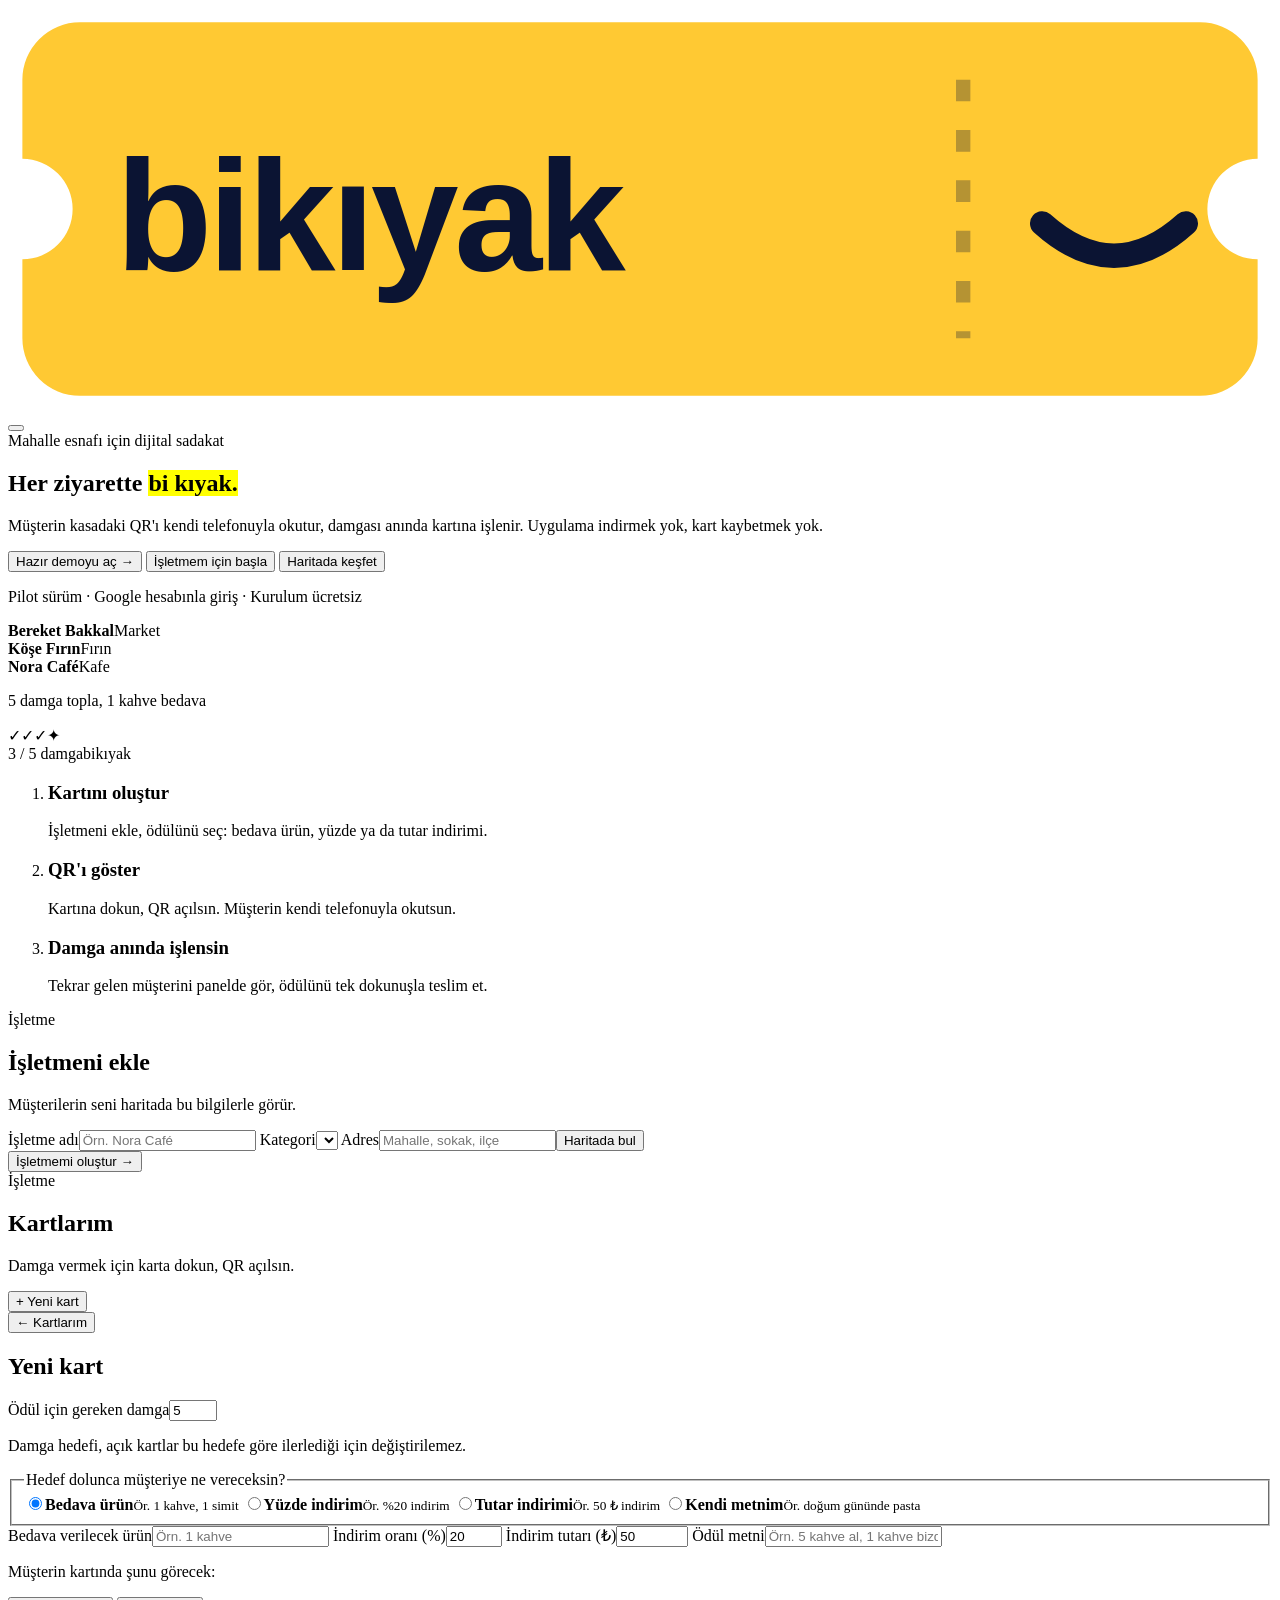
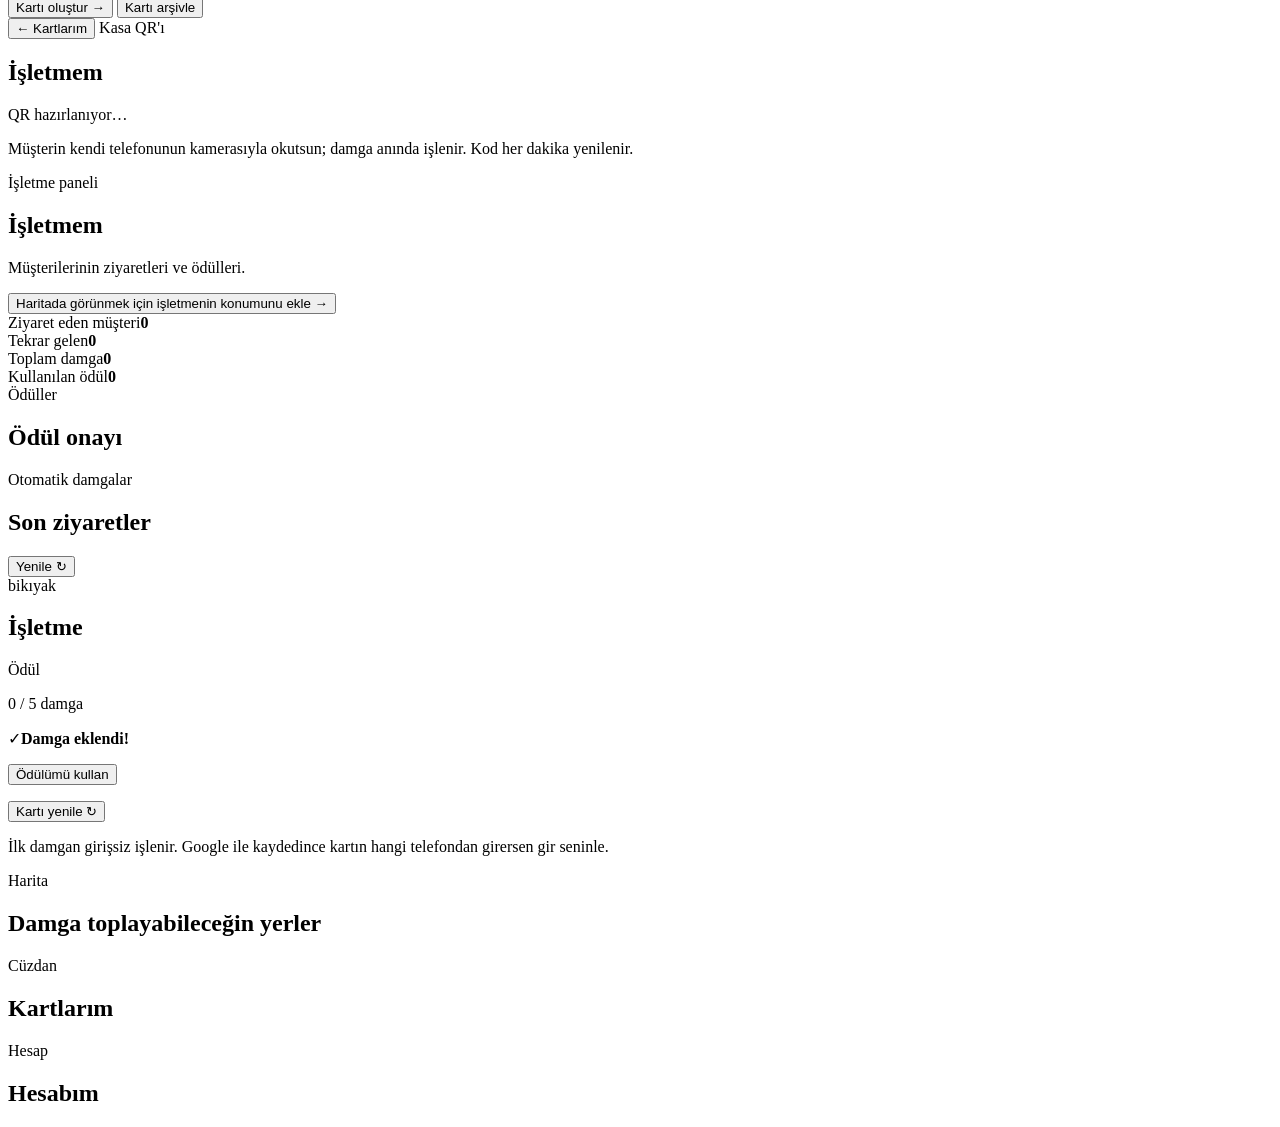
==== static/index.html @ 089ff7ec "Harita yakın açılır + Maps tarzı konum düğmesi; işletme hesabı davetle; gizlilik taslağı - Harita il" ====
<!doctype html>
<html lang="tr">
<head>
  <meta charset="utf-8">
  <meta name="viewport" content="width=device-width, initial-scale=1, viewport-fit=cover">
  <meta name="theme-color" content="#F2F4FA">
  <meta name="description" content="bikıyak: mahalle esnafı için uygulama indirmeden QR ile dijital sadakat kartı.">
  <title>bikıyak — Her ziyarette bi kıyak</title>
  <link rel="manifest" href="/manifest.webmanifest">
  <link rel="icon" type="image/png" sizes="32x32" href="/brand/icon-32.png">
  <link rel="apple-touch-icon" href="/brand/icon-180.png">
  <link rel="preload" href="/fonts/sora-latin.woff2" as="font" type="font/woff2" crossorigin>
  <link rel="stylesheet" href="/fonts/fonts.css">
  <link rel="stylesheet" href="/styles.css">
  <script src="/vendor/qrcode.min.js" defer></script>
  <script type="module" src="/js/main.js"></script>
</head>
<body>
  <div class="shell">
    <header class="topbar">
      <a id="brand-home" href="/" class="brand" aria-label="bikıyak ana sayfa">
        <svg viewBox="0 0 176 56" role="img" aria-hidden="true">
          <path d="M10 2H166A8 8 0 0 1 174 10V21A7 7 0 0 0 174 35V46A8 8 0 0 1 166 54H10A8 8 0 0 1 2 46V35A7 7 0 0 0 2 21V10A8 8 0 0 1 10 2Z" fill="#FFC933"/>
          <line x1="133" y1="10" x2="133" y2="46" stroke="#0B1433" stroke-opacity=".3" stroke-width="2" stroke-dasharray="3 4"/>
          <text x="15" y="36.5" font-family="Sora, sans-serif" font-weight="800" font-size="22" letter-spacing="-.6" fill="#0B1433">bikıyak</text>
          <path d="M144 30q10 9 20 0" stroke="#0B1433" stroke-width="3.4" fill="none" stroke-linecap="round"/>
        </svg>
      </a>
      <button id="top-account" class="avatar-button hidden" type="button" aria-label="Hesabım"></button>
    </header>

    <main>
      <section id="home-view" class="view hidden">
        <div class="hero">
          <div class="hero-copy">
            <span class="eyebrow">Mahalle esnafı için dijital sadakat</span>
            <h1>Her ziyarette <mark>bi kıyak.</mark></h1>
            <p>Müşterin kasadaki QR'ı kendi telefonuyla okutur, damgası anında kartına işlenir. Uygulama indirmek yok, kart kaybetmek yok.</p>
            <div class="hero-actions">
              <button id="demo-button" class="button primary hidden" type="button">Hazır demoyu aç <span>→</span></button>
              <button id="start-button" class="button secondary" type="button">İşletmem için başla</button>
              <button id="explore-button" class="button secondary" type="button">Haritada keşfet</button>
            </div>
            <p class="footnote">Pilot sürüm · Google hesabınla giriş · Kurulum ücretsiz</p>
          </div>
          <div class="pass-stack" aria-hidden="true">
            <div class="pass pass-market"><div class="pass-head"><strong>Bereket Bakkal</strong><span class="chip">Market</span></div></div>
            <div class="pass pass-firin"><div class="pass-head"><strong>Köşe Fırın</strong><span class="chip">Fırın</span></div></div>
            <div class="pass pass-kafe"><div class="pass-head"><strong>Nora Café</strong><span class="chip">Kafe</span></div>
              <p>5 damga topla, 1 kahve bedava</p>
              <div class="card-stamps"><span class="stamp filled">✓</span><span class="stamp filled">✓</span><span class="stamp filled">✓</span><span class="stamp"></span><span class="stamp gift">✦</span></div>
              <div class="progress-row"><span>3 / 5 damga</span><span>bikıyak</span></div></div>
          </div>
        </div>
        <ol class="steps">
          <li><h3>Kartını oluştur</h3><p>İşletmeni ekle, ödülünü seç: bedava ürün, yüzde ya da tutar indirimi.</p></li>
          <li><h3>QR'ı göster</h3><p>Kartına dokun, QR açılsın. Müşterin kendi telefonuyla okutsun.</p></li>
          <li><h3>Damga anında işlensin</h3><p>Tekrar gelen müşterini panelde gör, ödülünü tek dokunuşla teslim et.</p></li>
        </ol>
      </section>

      <section id="setup-view" class="view hidden">
        <div class="page-head"><div><span class="eyebrow">İşletme</span><h1 id="setup-title">İşletmeni ekle</h1><p>Müşterilerin seni haritada bu bilgilerle görür.</p></div></div>
        <div id="setup-blocked" class="empty-block hidden"></div>
        <form id="setup-form" class="panel setup-form">
          <label>İşletme adı<input name="business_name" maxlength="80" required placeholder="Örn. Nora Café"></label>
          <label>Kategori<select name="category" required></select></label>
          <label>Adres<span class="input-row"><input name="address" maxlength="160" required placeholder="Mahalle, sokak, ilçe"><button id="geocode-button" class="button secondary small" type="button">Haritada bul</button></span></label>
          <div id="geocode-results" class="geocode-results"></div>
          <div class="map-tools"><span id="pin-status" class="muted"></span></div>
          <div id="setup-map" class="setup-map"></div>
          <input name="lat" type="hidden"><input name="lng" type="hidden">
          <button id="setup-submit" class="button primary full" type="submit">İşletmemi oluştur <span>→</span></button>
        </form>
      </section>

      <section id="programs-view" class="view hidden">
        <div class="page-head"><div><span class="eyebrow">İşletme</span><h1>Kartlarım</h1><p id="programs-hint">Damga vermek için karta dokun, QR açılsın.</p></div><button id="new-program" class="button primary small" type="button">+ Yeni kart</button></div>
        <div id="program-list" class="cards-list"></div>
        <div id="archived-list" class="cards-list archived-list"></div>
      </section>

      <section id="program-view" class="view hidden">
        <div class="page-head"><div><button id="program-back" class="back-link" type="button">← Kartlarım</button><h1 id="program-title">Yeni kart</h1></div></div>
        <form id="program-form" class="panel setup-form">
          <label>Ödül için gereken damga<input name="stamps_required" type="number" min="2" max="20" value="5" required></label>
          <p id="stamps-hint" class="muted hidden">Damga hedefi, açık kartlar bu hedefe göre ilerlediği için değiştirilemez.</p>
          <fieldset class="reward-picker">
            <legend>Hedef dolunca müşteriye ne vereceksin?</legend>
            <label class="reward-option"><input type="radio" name="reward_type" value="free" checked><span><b>Bedava ürün</b><small>Ör. 1 kahve, 1 simit</small></span></label>
            <label class="reward-option"><input type="radio" name="reward_type" value="percent"><span><b>Yüzde indirim</b><small>Ör. %20 indirim</small></span></label>
            <label class="reward-option"><input type="radio" name="reward_type" value="amount"><span><b>Tutar indirimi</b><small>Ör. 50 ₺ indirim</small></span></label>
            <label class="reward-option"><input type="radio" name="reward_type" value="custom"><span><b>Kendi metnim</b><small>Ör. doğum gününde pasta</small></span></label>
          </fieldset>
          <label data-reward="free">Bedava verilecek ürün<input name="reward_item" maxlength="40" required placeholder="Örn. 1 kahve"></label>
          <label data-reward="percent">İndirim oranı (%)<input name="reward_percent" type="number" min="5" max="100" value="20" required></label>
          <label data-reward="amount">İndirim tutarı (₺)<input name="reward_money" type="number" min="1" max="10000" value="50" required></label>
          <label data-reward="custom">Ödül metni<input name="reward_title" maxlength="80" required placeholder="Örn. 5 kahve al, 1 kahve bizden"></label>
          <p class="reward-preview">Müşterin kartında şunu görecek: <b id="reward-preview"></b></p>
          <button id="program-submit" class="button primary full" type="submit">Kartı oluştur <span>→</span></button>
          <button id="program-archive" class="button outline full hidden" type="button">Kartı arşivle</button>
        </form>
      </section>

      <section id="qr-view" class="view hidden">
        <div class="qr-screen">
          <button id="qr-back" class="back-link" type="button">← Kartlarım</button>
          <span class="eyebrow">Kasa QR'ı</span>
          <h1 id="qr-business">İşletmem</h1>
          <p id="qr-program" class="qr-program"></p>
          <div id="qr-stage" class="qr-stage"></div>
          <p id="qr-countdown" class="qr-countdown" role="status">QR hazırlanıyor…</p>
          <p class="qr-help">Müşterin kendi telefonunun kamerasıyla okutsun; damga anında işlenir. Kod her dakika yenilenir.</p>
        </div>
      </section>

      <section id="dashboard-view" class="view hidden">
        <div class="page-head"><div><span class="eyebrow">İşletme paneli</span><h1 id="dashboard-title">İşletmem</h1><p>Müşterilerinin ziyaretleri ve ödülleri.</p></div></div>
        <div class="dashboard-body">
          <button id="location-banner" class="location-banner hidden" type="button">Haritada görünmek için işletmenin konumunu ekle →</button>
          <div class="metrics"><div class="metric"><span>Ziyaret eden müşteri</span><strong id="metric-customers">0</strong></div><div class="metric"><span>Tekrar gelen</span><strong id="metric-returning">0</strong></div><div class="metric"><span>Toplam damga</span><strong id="metric-visits">0</strong></div><div class="metric"><span>Kullanılan ödül</span><strong id="metric-redeemed">0</strong></div></div>
          <div class="panel request-panel"><div class="section-title"><div><span class="panel-kicker">Ödüller</span><h2>Ödül onayı</h2></div></div><div id="redemption-list" class="request-list"></div></div>
          <div class="panel request-panel"><div class="section-title"><div><span class="panel-kicker">Otomatik damgalar</span><h2>Son ziyaretler</h2></div><button id="refresh-dashboard" class="refresh" type="button">Yenile ↻</button></div><div id="recent-list" class="request-list"></div></div>
        </div>
      </section>

      <section id="card-view" class="view hidden">
        <div class="customer-layout">
          <div id="customer-card" class="pass customer-card">
            <div class="pass-head"><span>bikıyak</span><span id="card-category" class="chip"></span></div>
            <h2 id="card-business">İşletme</h2>
            <p id="card-reward">Ödül</p>
            <div id="card-stamps" class="card-stamps"></div>
            <div class="progress-row"><span id="card-progress">0 / 5 damga</span><span id="card-available"></span></div>
            <div class="progress-track"><div id="card-progress-bar"></div></div>
            <p id="card-id" class="card-id"></p>
            <div id="stamp-effect" class="stamp-effect hidden" role="status"><span class="stamp-effect-mark">✓</span><strong id="stamp-effect-title">Damga eklendi!</strong></div>
            <div id="card-gate" class="card-gate hidden"><p id="gate-text"></p><div id="gate-action"></div></div>
            <button id="redeem-button" class="button secondary full hidden" type="button">Ödülümü kullan</button>
            <p id="card-status" class="card-status" role="status"></p>
            <button id="refresh-card" class="text-button" type="button">Kartı yenile ↻</button>
          </div>
          <p class="customer-note">İlk damgan girişsiz işlenir. Google ile kaydedince kartın hangi telefondan girersen gir seninle.</p>
        </div>
      </section>

      <section id="map-view" class="view hidden">
        <div class="page-head"><div><span class="eyebrow">Harita</span><h1>Damga toplayabileceğin yerler</h1></div></div>
        <div id="map-canvas" class="map-canvas"></div>
        <div id="place-list" class="place-list"></div>
      </section>

      <section id="cards-view" class="view hidden">
        <div class="page-head"><div><span class="eyebrow">Cüzdan</span><h1>Kartlarım</h1></div></div>
        <div id="cards-list" class="cards-list"></div>
      </section>

      <section id="account-view" class="view hidden">
        <div class="page-head"><div><span class="eyebrow">Hesap</span><h1>Hesabım</h1></div></div>
        <div id="account-body" class="account-body"></div>
      </section>
    </main>
    <footer></footer>
  </div>

  <nav id="tabbar" class="tabbar" aria-label="Ana menü"></nav>
  <div id="toast" class="toast hidden" role="status"></div>

  <template id="google-button-template">
    <button class="google-button" type="button">
      <svg viewBox="0 0 48 48" aria-hidden="true"><path fill="#EA4335" d="M24 9.5c3.54 0 6.71 1.22 9.21 3.6l6.85-6.85C35.9 2.38 30.47 0 24 0 14.62 0 6.51 5.38 2.56 13.22l7.98 6.19C12.43 13.72 17.74 9.5 24 9.5z"/><path fill="#4285F4" d="M46.98 24.55c0-1.57-.15-3.09-.38-4.55H24v9.02h12.94c-.58 2.96-2.26 5.48-4.78 7.18l7.73 6c4.51-4.18 7.09-10.36 7.09-17.65z"/><path fill="#FBBC05" d="M10.53 28.59c-.48-1.45-.76-2.99-.76-4.59s.27-3.14.76-4.59l-7.98-6.19C.92 16.46 0 20.12 0 24c0 3.88.92 7.54 2.56 10.78l7.97-6.19z"/><path fill="#34A853" d="M24 48c6.48 0 11.93-2.13 15.89-5.81l-7.73-6c-2.15 1.45-4.92 2.3-8.16 2.3-6.26 0-11.57-4.22-13.47-9.91l-7.98 6.19C6.51 42.62 14.62 48 24 48z"/></svg>
      <span>Google ile devam et</span>
    </button>
  </template>
</body>
</html>
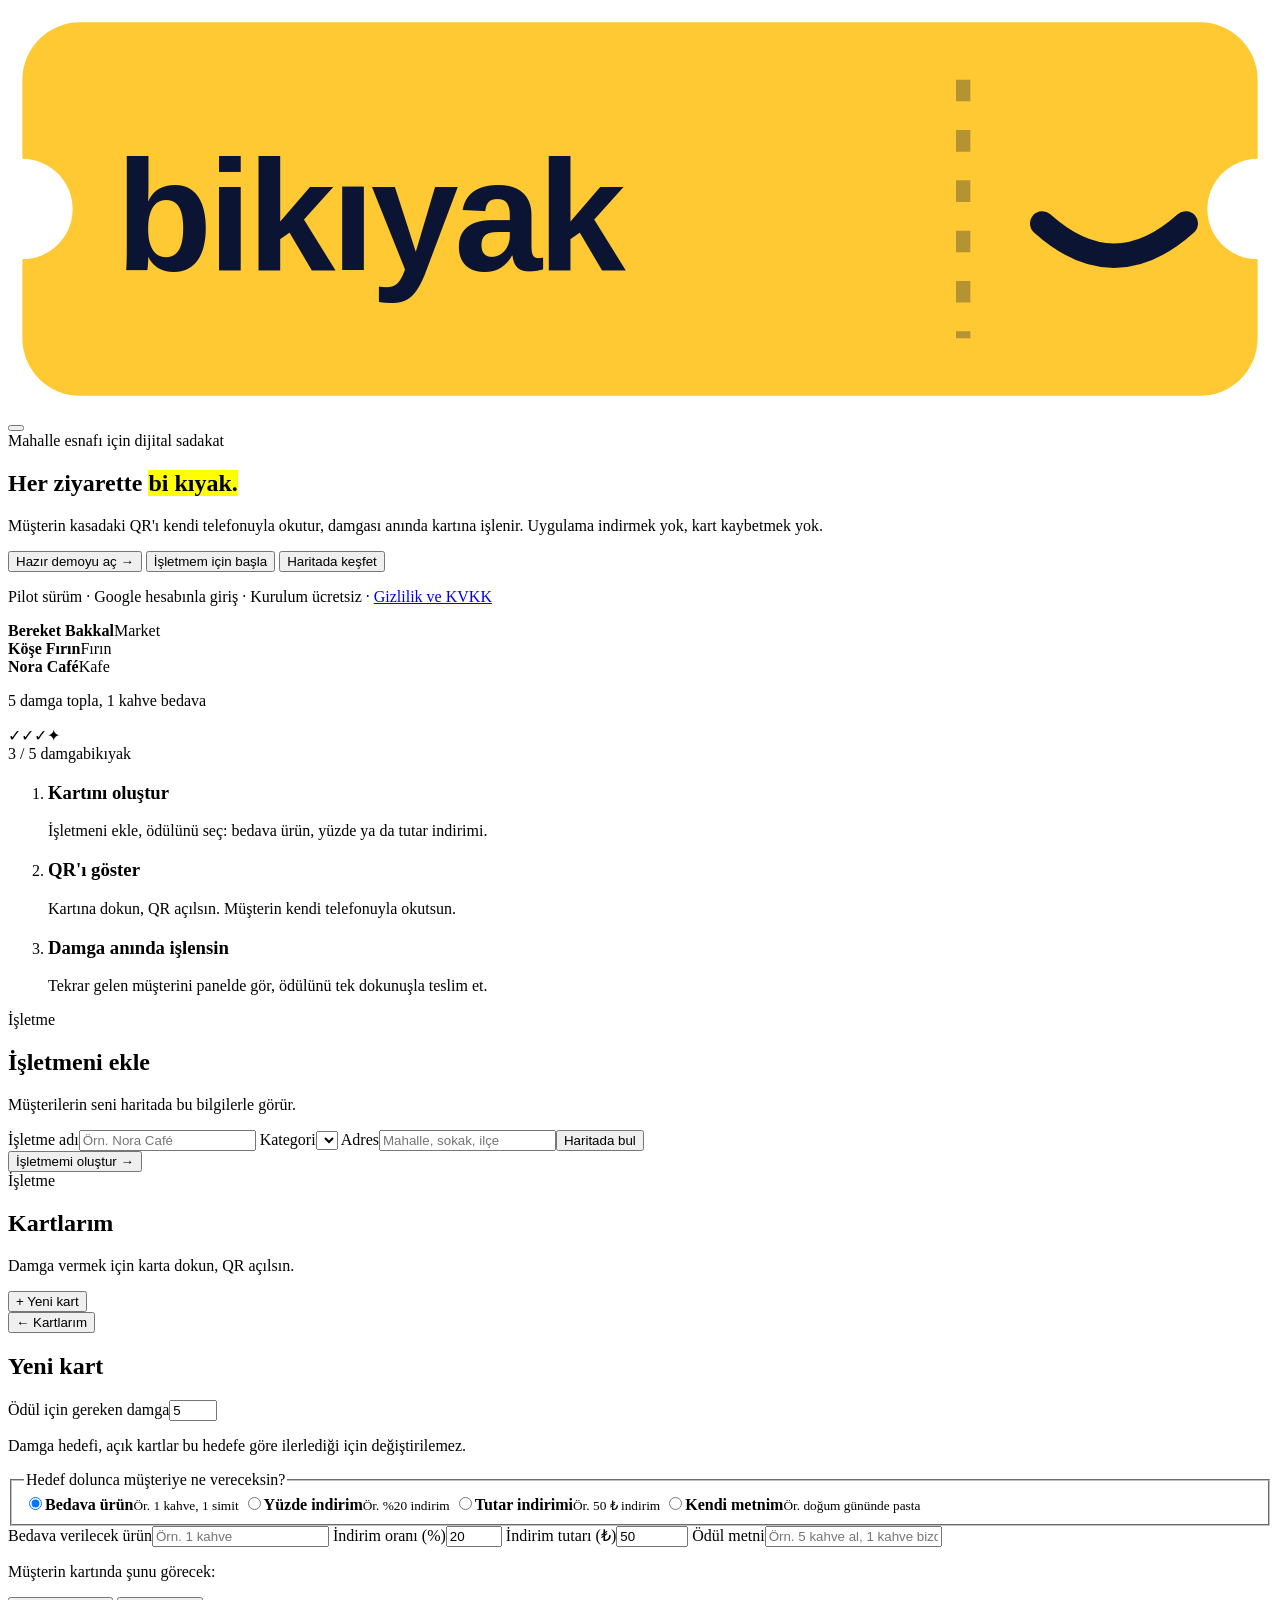
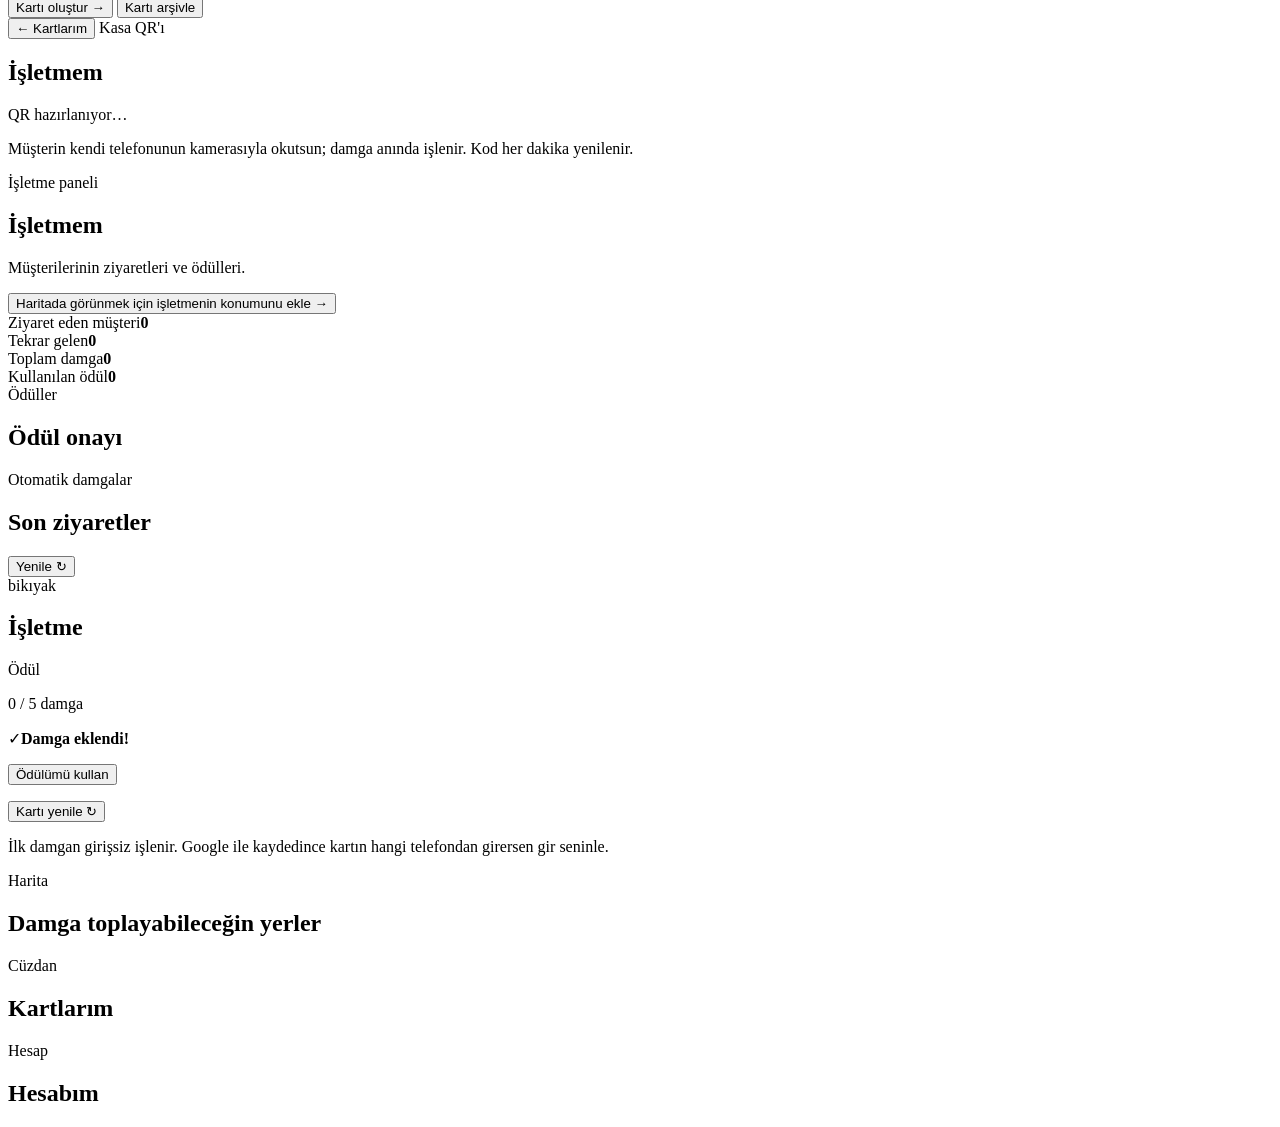
==== commit d088b81d: "Gizlilik ve KVKK aydınlatma metni yayında (/gizlilik); ana sayfa ve Hesap'tan bağlantı Veri sorumlus" ====
--- a/static/index.html
+++ b/static/index.html
@@ -41,7 +41,7 @@
               <button id="start-button" class="button secondary" type="button">İşletmem için başla</button>
               <button id="explore-button" class="button secondary" type="button">Haritada keşfet</button>
             </div>
-            <p class="footnote">Pilot sürüm · Google hesabınla giriş · Kurulum ücretsiz</p>
+            <p class="footnote">Pilot sürüm · Google hesabınla giriş · Kurulum ücretsiz · <a href="/gizlilik">Gizlilik ve KVKK</a></p>
           </div>
           <div class="pass-stack" aria-hidden="true">
             <div class="pass pass-market"><div class="pass-head"><strong>Bereket Bakkal</strong><span class="chip">Market</span></div></div>
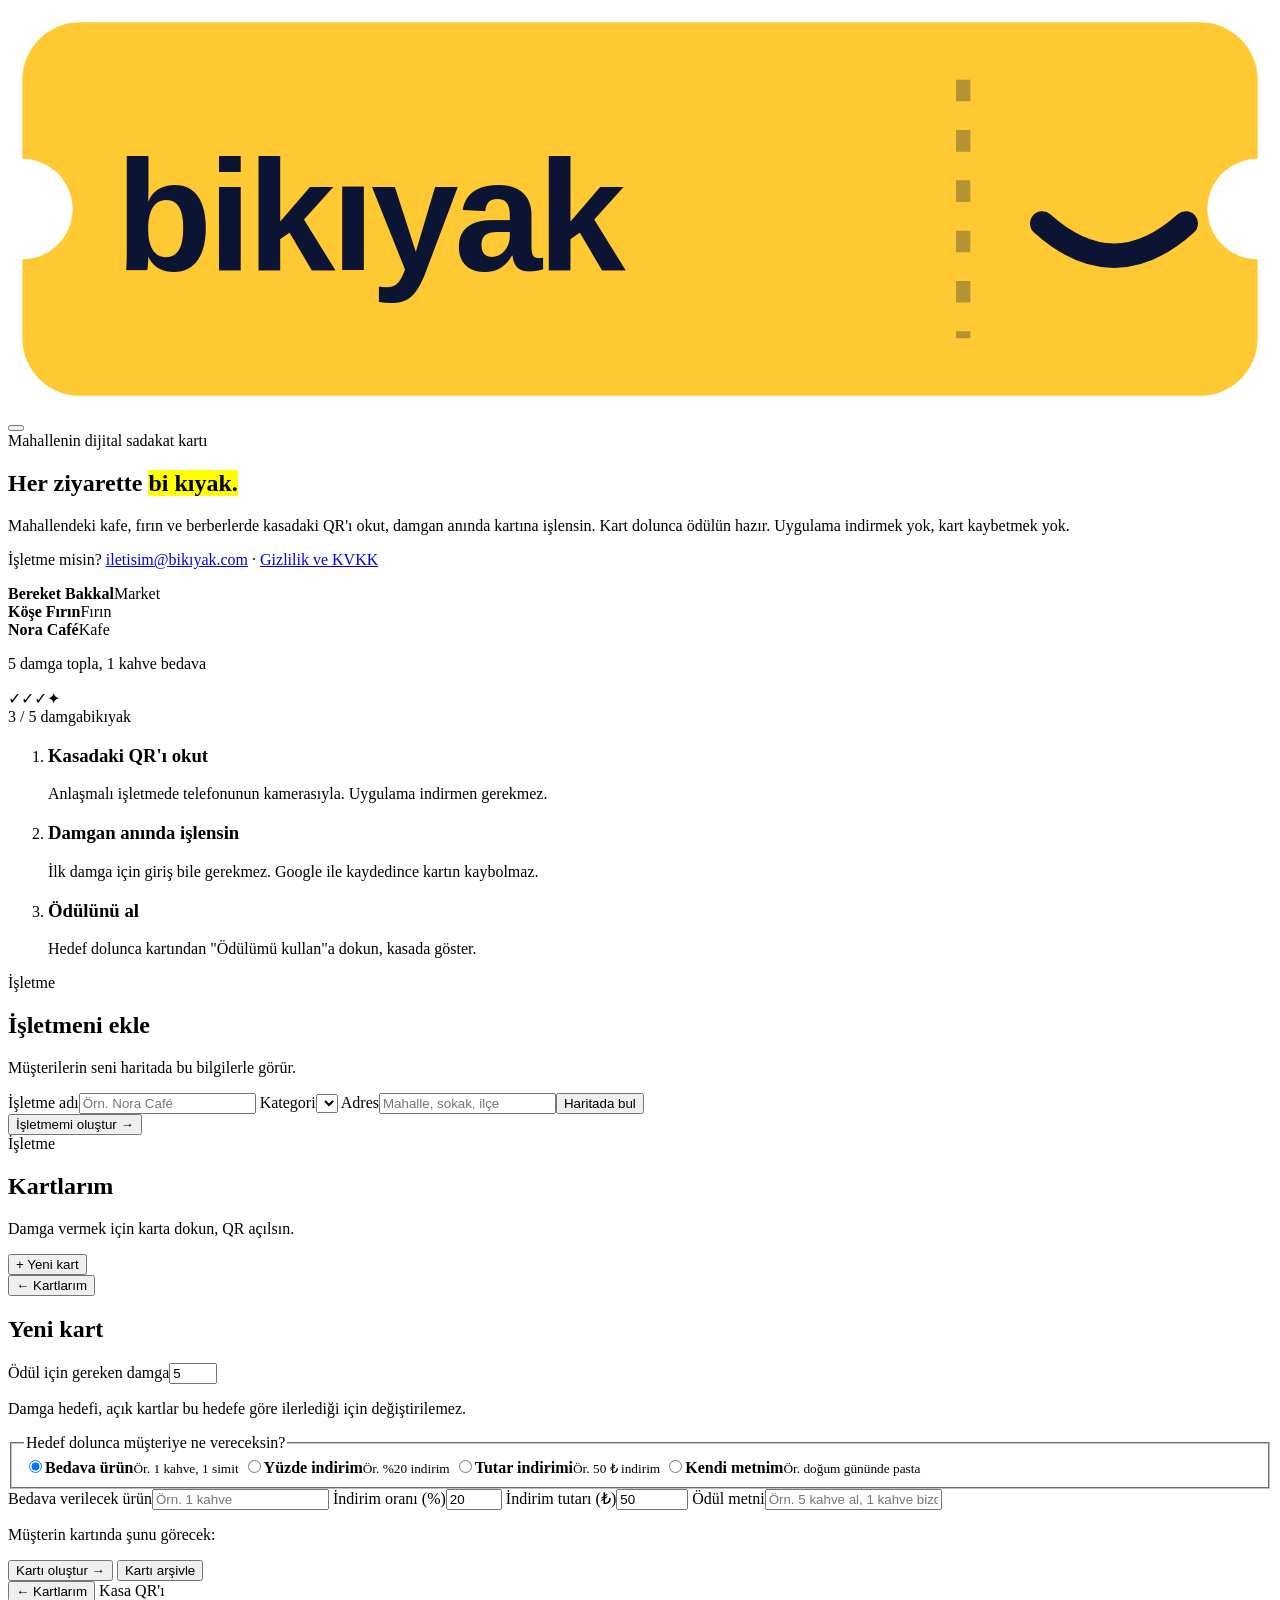
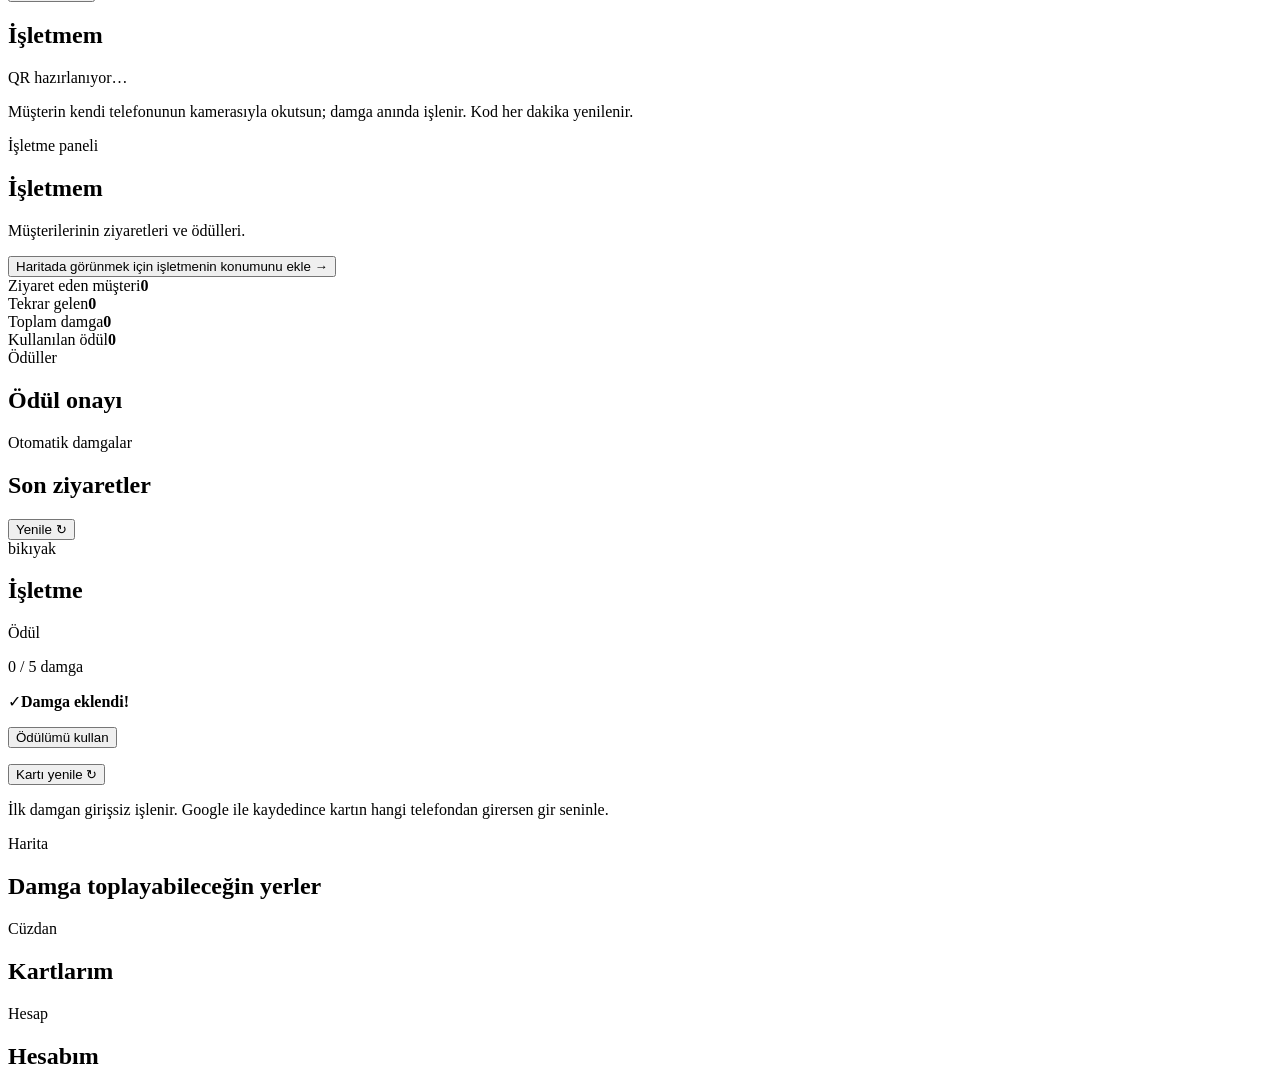
==== commit b2ba3cba: "Ciddi başlangıç: herkes müşteri, işletmeyi operatör ekler, demo kapalı; hoş geldin maili (kapalı) - " ====
--- a/static/index.html
+++ b/static/index.html
@@ -33,15 +33,11 @@
       <section id="home-view" class="view hidden">
         <div class="hero">
           <div class="hero-copy">
-            <span class="eyebrow">Mahalle esnafı için dijital sadakat</span>
+            <span class="eyebrow">Mahallenin dijital sadakat kartı</span>
             <h1>Her ziyarette <mark>bi kıyak.</mark></h1>
-            <p>Müşterin kasadaki QR'ı kendi telefonuyla okutur, damgası anında kartına işlenir. Uygulama indirmek yok, kart kaybetmek yok.</p>
-            <div class="hero-actions">
-              <button id="demo-button" class="button primary hidden" type="button">Hazır demoyu aç <span>→</span></button>
-              <button id="start-button" class="button secondary" type="button">İşletmem için başla</button>
-              <button id="explore-button" class="button secondary" type="button">Haritada keşfet</button>
-            </div>
-            <p class="footnote">Pilot sürüm · Google hesabınla giriş · Kurulum ücretsiz · <a href="/gizlilik">Gizlilik ve KVKK</a></p>
+            <p>Mahallendeki kafe, fırın ve berberlerde kasadaki QR'ı okut, damgan anında kartına işlensin. Kart dolunca ödülün hazır. Uygulama indirmek yok, kart kaybetmek yok.</p>
+            <div id="home-actions" class="hero-actions"></div>
+            <p class="footnote">İşletme misin? <a href="mailto:iletisim@xn--bikyak-r9a.com">iletisim@bikıyak.com</a> · <a href="/gizlilik">Gizlilik ve KVKK</a></p>
           </div>
           <div class="pass-stack" aria-hidden="true">
             <div class="pass pass-market"><div class="pass-head"><strong>Bereket Bakkal</strong><span class="chip">Market</span></div></div>
@@ -53,9 +49,9 @@
           </div>
         </div>
         <ol class="steps">
-          <li><h3>Kartını oluştur</h3><p>İşletmeni ekle, ödülünü seç: bedava ürün, yüzde ya da tutar indirimi.</p></li>
-          <li><h3>QR'ı göster</h3><p>Kartına dokun, QR açılsın. Müşterin kendi telefonuyla okutsun.</p></li>
-          <li><h3>Damga anında işlensin</h3><p>Tekrar gelen müşterini panelde gör, ödülünü tek dokunuşla teslim et.</p></li>
+          <li><h3>Kasadaki QR'ı okut</h3><p>Anlaşmalı işletmede telefonunun kamerasıyla. Uygulama indirmen gerekmez.</p></li>
+          <li><h3>Damgan anında işlensin</h3><p>İlk damga için giriş bile gerekmez. Google ile kaydedince kartın kaybolmaz.</p></li>
+          <li><h3>Ödülünü al</h3><p>Hedef dolunca kartından "Ödülümü kullan"a dokun, kasada göster.</p></li>
         </ol>
       </section>
 
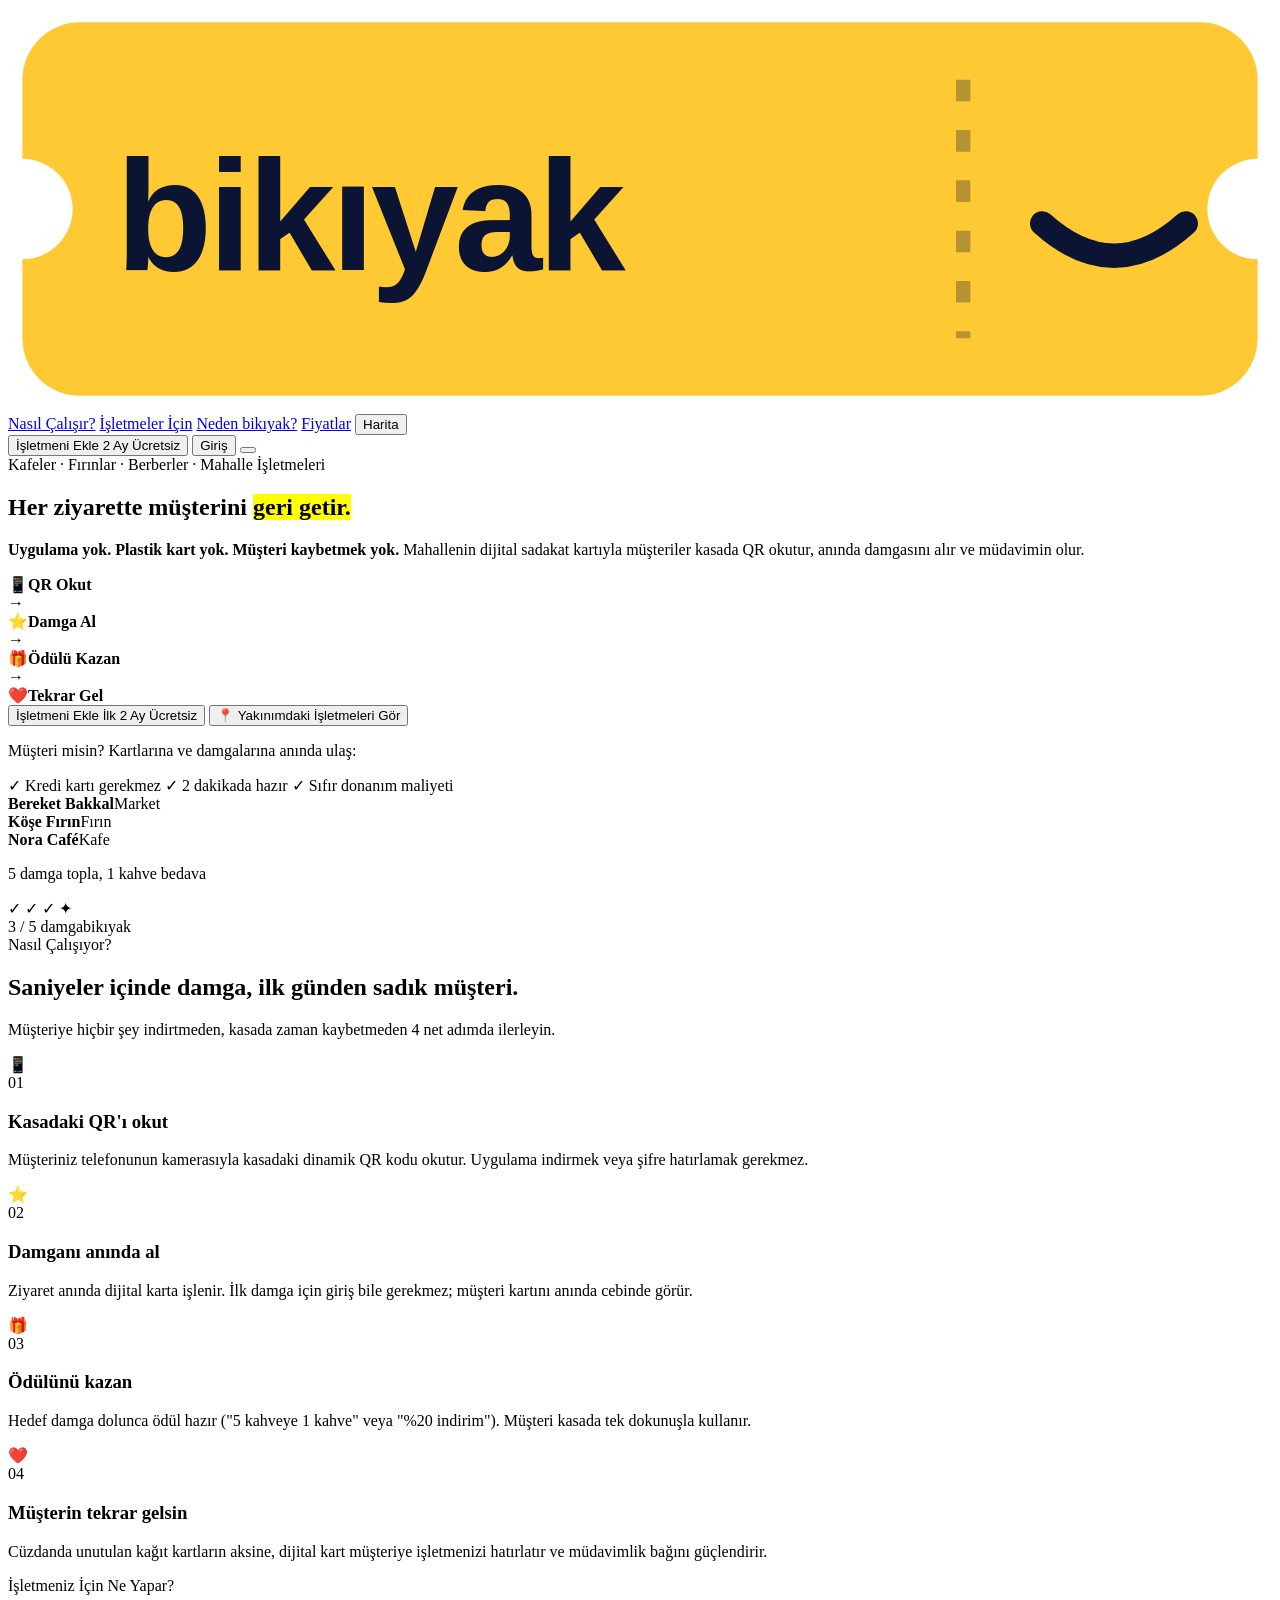
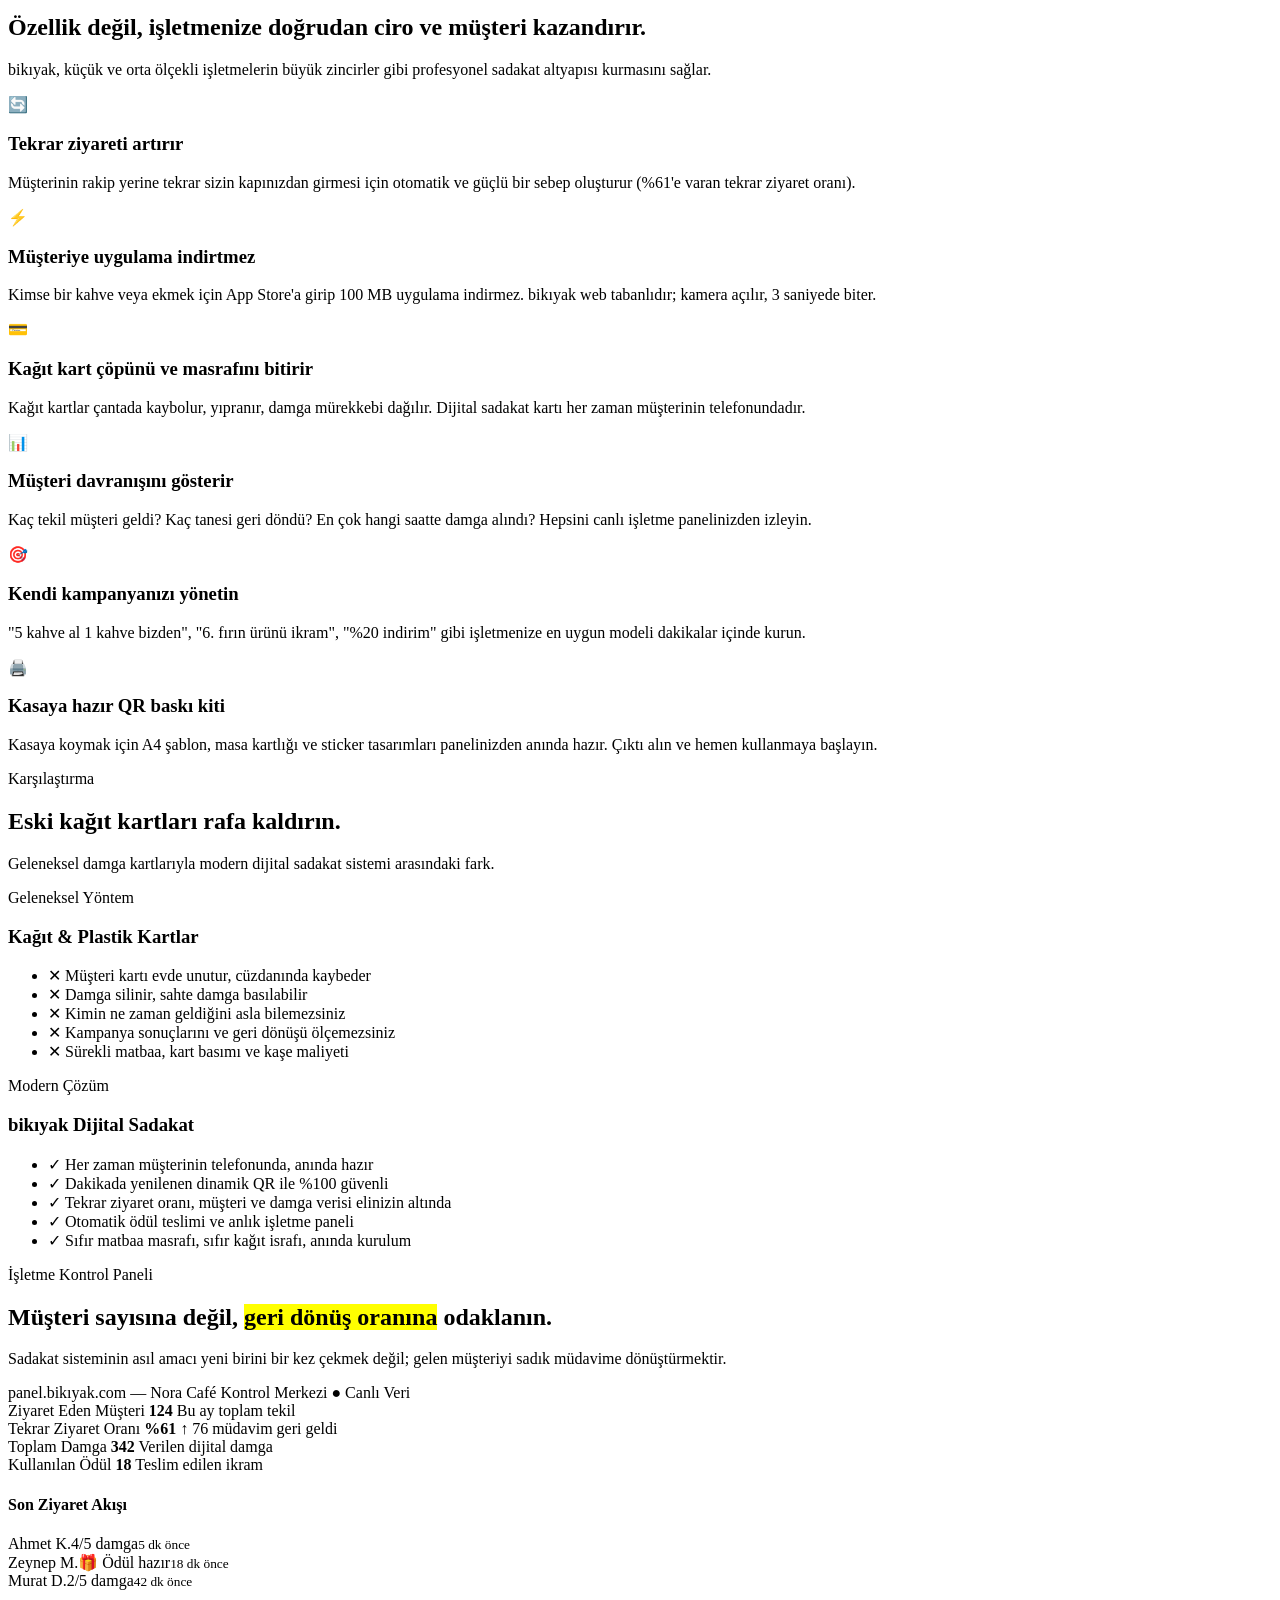
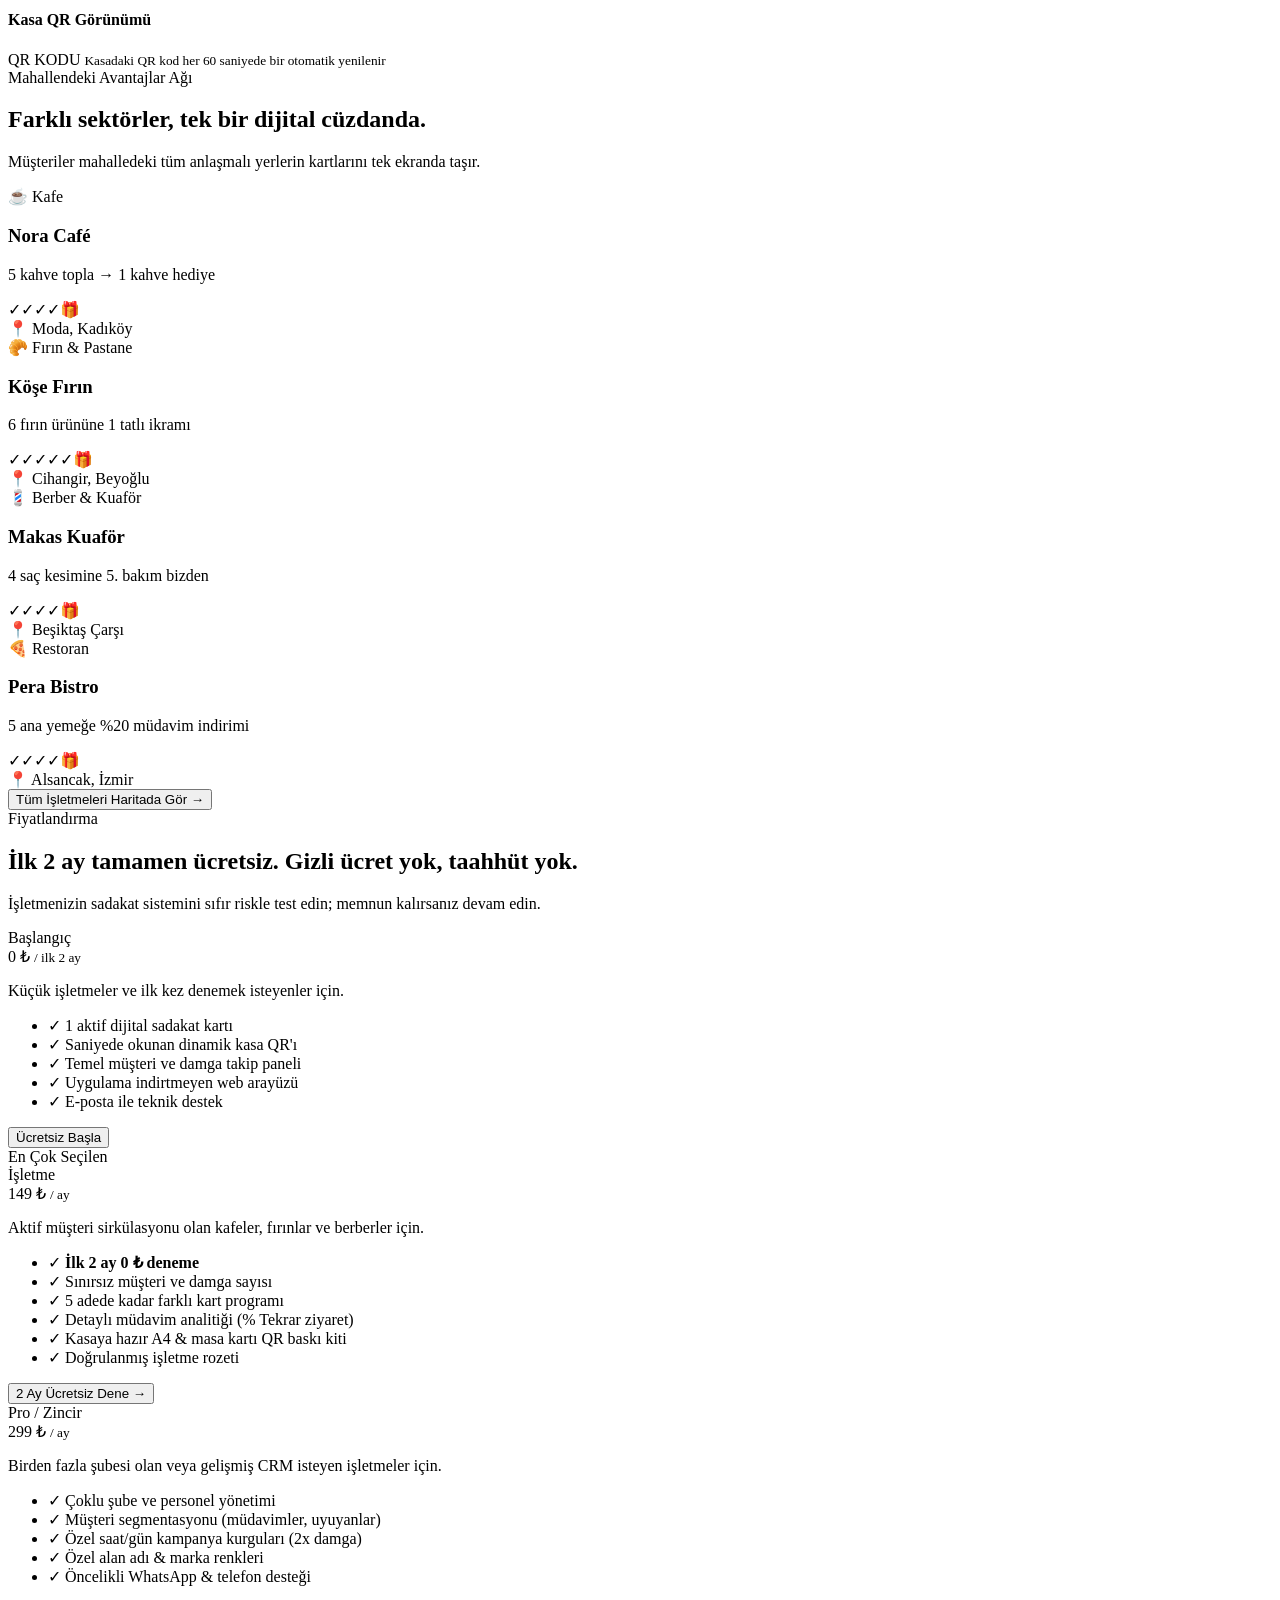
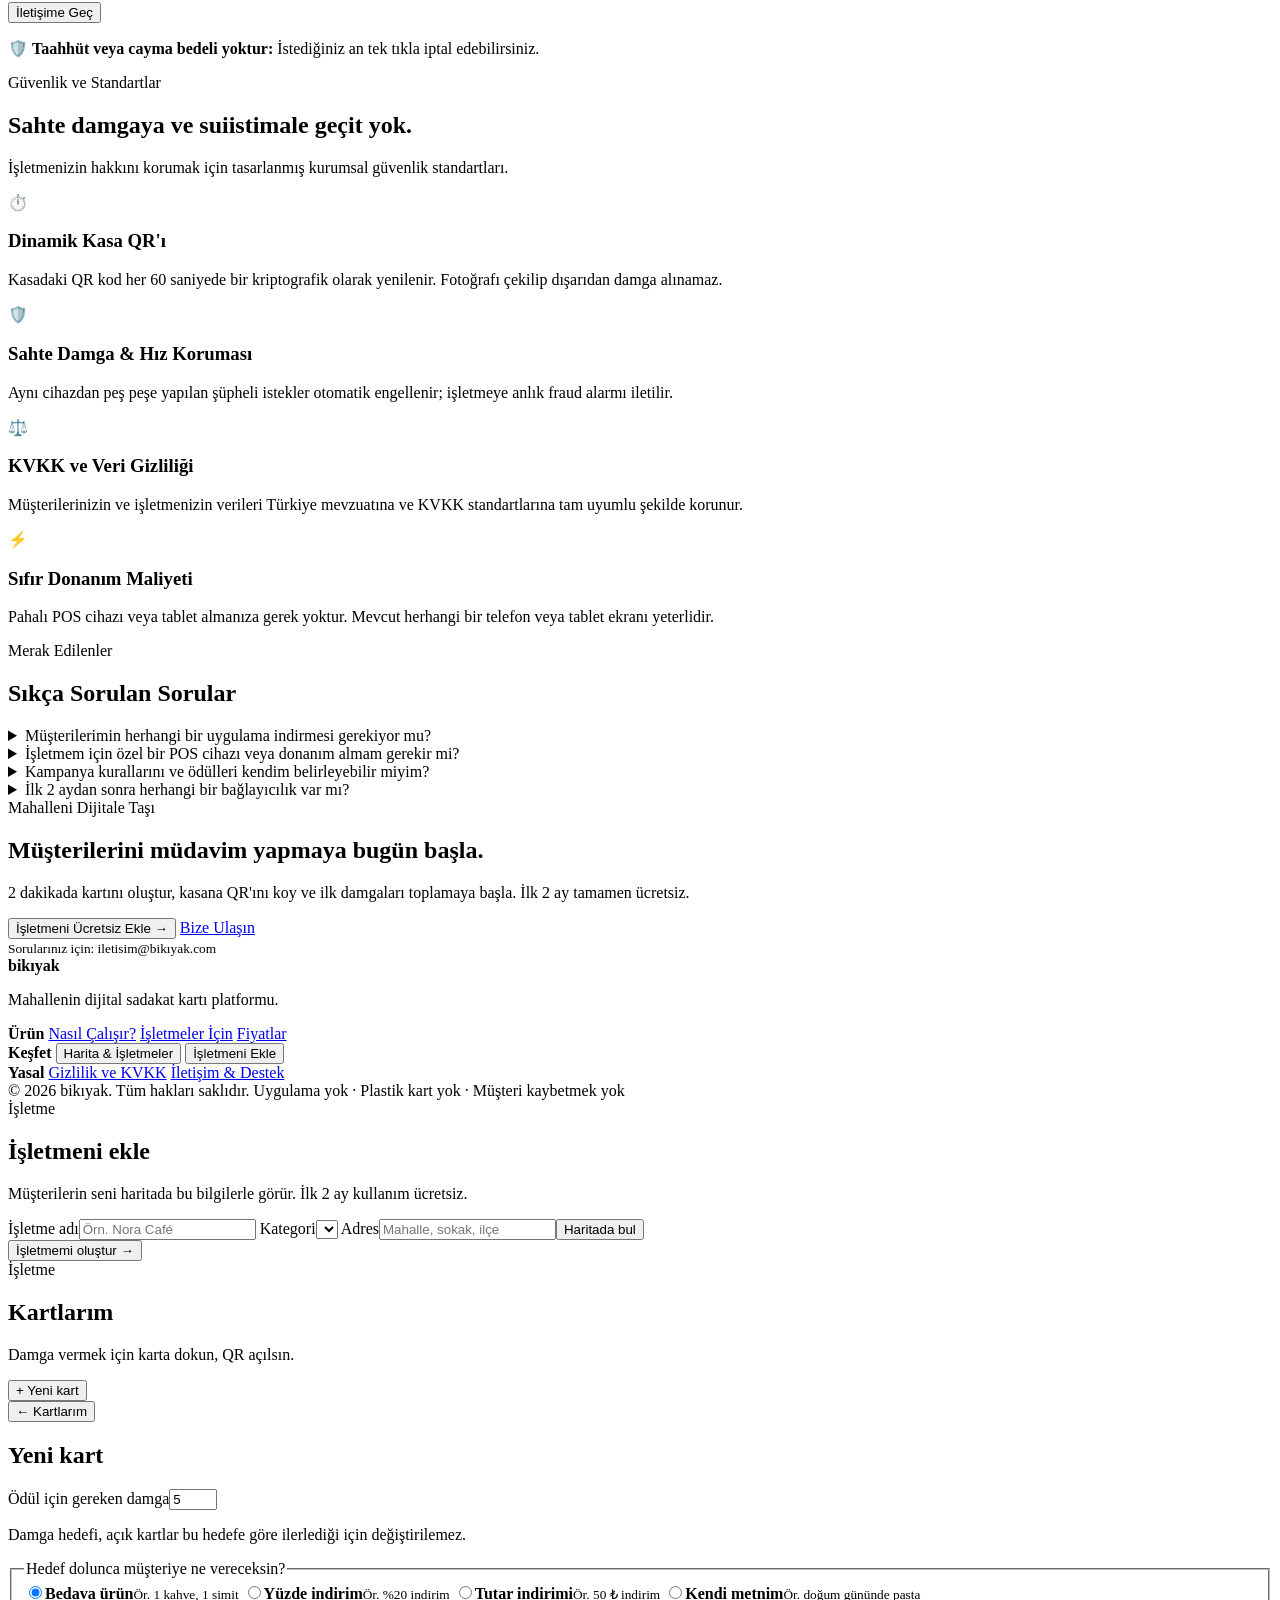
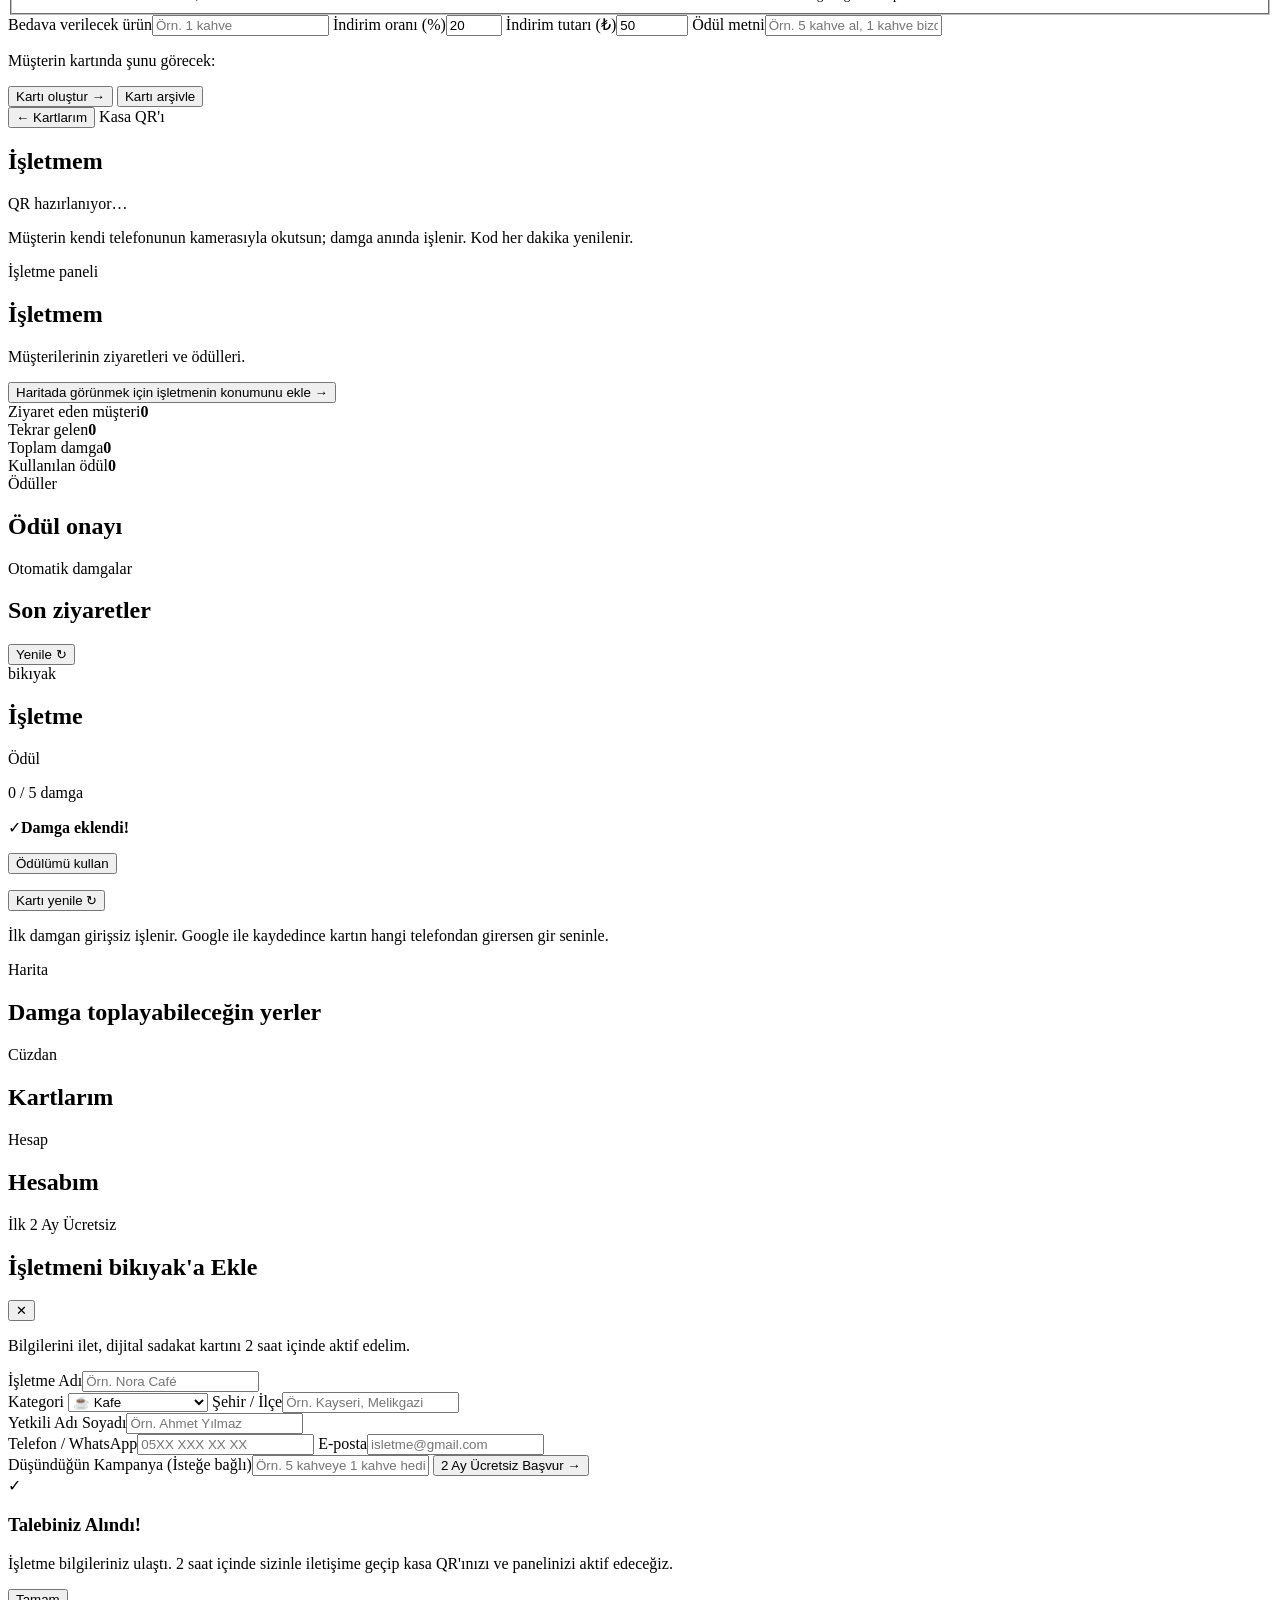
==== commit 3789fcb6: "Startup ana sayfasi: guclu deger onerisi, 4 adimli akis, isletme vitrini, karsilastirma ve fiyatland" ====
--- a/static/index.html
+++ b/static/index.html
@@ -4,11 +4,31 @@
   <meta charset="utf-8">
   <meta name="viewport" content="width=device-width, initial-scale=1, viewport-fit=cover">
   <meta name="theme-color" content="#F2F4FA">
-  <meta name="description" content="bikıyak: mahalle esnafı için uygulama indirmeden QR ile dijital sadakat kartı.">
+  <meta name="description" content="Mahalle esnafında QR ile dijital sadakat kartı: her ziyarette damga, kart dolunca kıyak. Uygulama indirmek yok.">
+  <meta name="application-name" content="bikıyak">
+  <meta name="apple-mobile-web-app-title" content="bikıyak">
   <title>bikıyak — Her ziyarette bi kıyak</title>
   <link rel="manifest" href="/manifest.webmanifest">
+  <link rel="icon" href="/favicon.ico" sizes="48x48">
   <link rel="icon" type="image/png" sizes="32x32" href="/brand/icon-32.png">
+  <link rel="icon" type="image/png" sizes="192x192" href="/brand/icon-192.png">
   <link rel="apple-touch-icon" href="/brand/icon-180.png">
+  <link rel="canonical" href="https://xn--bikyak-r9a.com/">
+  <meta property="og:type" content="website">
+  <meta property="og:site_name" content="bikıyak">
+  <meta property="og:locale" content="tr_TR">
+  <meta property="og:url" content="https://xn--bikyak-r9a.com/">
+  <meta property="og:title" content="bikıyak — Her ziyarette bi kıyak">
+  <meta property="og:description" content="Mahalle esnafında QR ile dijital sadakat kartı: her ziyarette damga, kart dolunca kıyak. Uygulama indirmek yok.">
+  <meta property="og:image" content="https://xn--bikyak-r9a.com/brand/og-image.jpg">
+  <meta property="og:image:type" content="image/jpeg">
+  <meta property="og:image:width" content="1200">
+  <meta property="og:image:height" content="630">
+  <meta property="og:image:alt" content="bikıyak: telefonda QR kodlu damga kartı; yanında kahve ve simit.">
+  <meta name="twitter:card" content="summary_large_image">
+  <meta name="twitter:title" content="bikıyak — Her ziyarette bi kıyak">
+  <meta name="twitter:description" content="Mahalle esnafında QR ile dijital sadakat kartı: her ziyarette damga, kart dolunca kıyak. Uygulama indirmek yok.">
+  <meta name="twitter:image" content="https://xn--bikyak-r9a.com/brand/og-image.jpg">
   <link rel="preload" href="/fonts/sora-latin.woff2" as="font" type="font/woff2" crossorigin>
   <link rel="stylesheet" href="/fonts/fonts.css">
   <link rel="stylesheet" href="/styles.css">
@@ -18,45 +38,489 @@
 <body>
   <div class="shell">
     <header class="topbar">
-      <a id="brand-home" href="/" class="brand" aria-label="bikıyak ana sayfa">
-        <svg viewBox="0 0 176 56" role="img" aria-hidden="true">
-          <path d="M10 2H166A8 8 0 0 1 174 10V21A7 7 0 0 0 174 35V46A8 8 0 0 1 166 54H10A8 8 0 0 1 2 46V35A7 7 0 0 0 2 21V10A8 8 0 0 1 10 2Z" fill="#FFC933"/>
-          <line x1="133" y1="10" x2="133" y2="46" stroke="#0B1433" stroke-opacity=".3" stroke-width="2" stroke-dasharray="3 4"/>
-          <text x="15" y="36.5" font-family="Sora, sans-serif" font-weight="800" font-size="22" letter-spacing="-.6" fill="#0B1433">bikıyak</text>
-          <path d="M144 30q10 9 20 0" stroke="#0B1433" stroke-width="3.4" fill="none" stroke-linecap="round"/>
-        </svg>
-      </a>
-      <button id="top-account" class="avatar-button hidden" type="button" aria-label="Hesabım"></button>
+      <div class="topbar-brand-wrap">
+        <a id="brand-home" href="/" class="brand" aria-label="bikıyak ana sayfa">
+          <svg viewBox="0 0 176 56" role="img" aria-hidden="true">
+            <path d="M10 2H166A8 8 0 0 1 174 10V21A7 7 0 0 0 174 35V46A8 8 0 0 1 166 54H10A8 8 0 0 1 2 46V35A7 7 0 0 0 2 21V10A8 8 0 0 1 10 2Z" fill="#FFC933"/>
+            <line x1="133" y1="10" x2="133" y2="46" stroke="#0B1433" stroke-opacity=".3" stroke-width="2" stroke-dasharray="3 4"/>
+            <text x="15" y="36.5" font-family="Sora, sans-serif" font-weight="800" font-size="22" letter-spacing="-.6" fill="#0B1433">bikıyak</text>
+            <path d="M144 30q10 9 20 0" stroke="#0B1433" stroke-width="3.4" fill="none" stroke-linecap="round"/>
+          </svg>
+        </a>
+        <nav class="topbar-nav" aria-label="Sayfa bölümleri">
+          <a href="#nasil-calisir" class="topbar-nav-link">Nasıl Çalışır?</a>
+          <a href="#isletmeler-icin" class="topbar-nav-link">İşletmeler İçin</a>
+          <a href="#karsilastirma" class="topbar-nav-link">Neden bikıyak?</a>
+          <a href="#fiyatlar" class="topbar-nav-link">Fiyatlar</a>
+          <button id="nav-btn-map" class="topbar-nav-link text-btn" type="button">Harita</button>
+        </nav>
+      </div>
+      <div class="topbar-actions">
+        <button id="nav-btn-merchant" class="button-merchant-pill btn-open-merchant" type="button">
+          <span>İşletmeni Ekle</span>
+          <span class="badge-free">2 Ay Ücretsiz</span>
+        </button>
+        <button id="top-login" class="topbar-login-link text-btn" type="button">Giriş</button>
+        <button id="top-account" class="avatar-button hidden" type="button" aria-label="Hesabım"></button>
+      </div>
     </header>
 
     <main>
       <section id="home-view" class="view hidden">
+        <!-- 1. HERO SECTION -->
         <div class="hero">
           <div class="hero-copy">
-            <span class="eyebrow">Mahallenin dijital sadakat kartı</span>
-            <h1>Her ziyarette <mark>bi kıyak.</mark></h1>
-            <p>Mahallendeki kafe, fırın ve berberlerde kasadaki QR'ı okut, damgan anında kartına işlensin. Kart dolunca ödülün hazır. Uygulama indirmek yok, kart kaybetmek yok.</p>
-            <div id="home-actions" class="hero-actions"></div>
-            <p class="footnote">İşletme misin? <a href="mailto:iletisim@xn--bikyak-r9a.com">iletisim@bikıyak.com</a> · <a href="/gizlilik">Gizlilik ve KVKK</a></p>
-          </div>
+            <div class="hero-badges">
+              <span class="hero-chip">Kafeler · Fırınlar · Berberler · Mahalle İşletmeleri</span>
+            </div>
+            <h1>Her ziyarette müşterini <mark>geri getir.</mark></h1>
+            <p class="hero-lead"><b>Uygulama yok. Plastik kart yok. Müşteri kaybetmek yok.</b> Mahallenin dijital sadakat kartıyla müşteriler kasada QR okutur, anında damgasını alır ve müdavimin olur.</p>
+
+            <!-- 5-Second Flow Ribbon -->
+            <div class="hero-flow-ribbon" aria-label="Sistem işleyişi">
+              <div class="flow-pill"><span>📱</span><b>QR Okut</b></div>
+              <span class="flow-arrow" aria-hidden="true">→</span>
+              <div class="flow-pill"><span>⭐</span><b>Damga Al</b></div>
+              <span class="flow-arrow" aria-hidden="true">→</span>
+              <div class="flow-pill"><span>🎁</span><b>Ödülü Kazan</b></div>
+              <span class="flow-arrow" aria-hidden="true">→</span>
+              <div class="flow-pill"><span>❤️</span><b>Tekrar Gel</b></div>
+            </div>
+
+            <!-- Main CTAs -->
+            <div class="hero-cta-group">
+              <button id="btn-hero-merchant" class="button primary hero-btn-merchant btn-open-merchant" type="button">
+                <span>İşletmeni Ekle</span>
+                <span class="hero-btn-tag">İlk 2 Ay Ücretsiz</span>
+              </button>
+              <button id="btn-hero-explore" class="button outline hero-btn-explore" type="button">
+                <span>📍 Yakınımdaki İşletmeleri Gör</span>
+              </button>
+            </div>
+
+            <!-- Customer Dynamic Login Slot -->
+            <div class="hero-customer-slot">
+              <p class="hero-customer-hint">Müşteri misin? Kartlarına ve damgalarına anında ulaş:</p>
+              <div id="home-actions" class="hero-actions"></div>
+            </div>
+
+            <div class="hero-trust-band">
+              <span>✓ Kredi kartı gerekmez</span>
+              <span>✓ 2 dakikada hazır</span>
+              <span>✓ Sıfır donanım maliyeti</span>
+            </div>
+          </div>
+
           <div class="pass-stack" aria-hidden="true">
-            <div class="pass pass-market"><div class="pass-head"><strong>Bereket Bakkal</strong><span class="chip">Market</span></div></div>
-            <div class="pass pass-firin"><div class="pass-head"><strong>Köşe Fırın</strong><span class="chip">Fırın</span></div></div>
-            <div class="pass pass-kafe"><div class="pass-head"><strong>Nora Café</strong><span class="chip">Kafe</span></div>
+            <div class="pass pass-market">
+              <div class="pass-head"><strong>Bereket Bakkal</strong><span class="chip">Market</span></div>
+            </div>
+            <div class="pass pass-firin">
+              <div class="pass-head"><strong>Köşe Fırın</strong><span class="chip">Fırın</span></div>
+            </div>
+            <div class="pass pass-kafe">
+              <div class="pass-head"><strong>Nora Café</strong><span class="chip">Kafe</span></div>
               <p>5 damga topla, 1 kahve bedava</p>
-              <div class="card-stamps"><span class="stamp filled">✓</span><span class="stamp filled">✓</span><span class="stamp filled">✓</span><span class="stamp"></span><span class="stamp gift">✦</span></div>
-              <div class="progress-row"><span>3 / 5 damga</span><span>bikıyak</span></div></div>
+              <div class="card-stamps">
+                <span class="stamp filled">✓</span>
+                <span class="stamp filled">✓</span>
+                <span class="stamp filled">✓</span>
+                <span class="stamp"></span>
+                <span class="stamp gift">✦</span>
+              </div>
+              <div class="progress-row"><span>3 / 5 damga</span><span>bikıyak</span></div>
+            </div>
           </div>
         </div>
-        <ol class="steps">
-          <li><h3>Kasadaki QR'ı okut</h3><p>Anlaşmalı işletmede telefonunun kamerasıyla. Uygulama indirmen gerekmez.</p></li>
-          <li><h3>Damgan anında işlensin</h3><p>İlk damga için giriş bile gerekmez. Google ile kaydedince kartın kaybolmaz.</p></li>
-          <li><h3>Ödülünü al</h3><p>Hedef dolunca kartından "Ödülümü kullan"a dokun, kasada göster.</p></li>
-        </ol>
+
+        <!-- 2. NASIL ÇALIŞIR? (4 GÖRSEL ADIM) -->
+        <section id="nasil-calisir" class="home-section">
+          <div class="section-header">
+            <span class="eyebrow">Nasıl Çalışıyor?</span>
+            <h2>Saniyeler içinde damga, ilk günden sadık müşteri.</h2>
+            <p>Müşteriye hiçbir şey indirtmeden, kasada zaman kaybetmeden 4 net adımda ilerleyin.</p>
+          </div>
+          <div class="how-grid">
+            <div class="how-card">
+              <div class="how-icon">📱</div>
+              <div class="how-num">01</div>
+              <h3>Kasadaki QR'ı okut</h3>
+              <p>Müşteriniz telefonunun kamerasıyla kasadaki dinamik QR kodu okutur. Uygulama indirmek veya şifre hatırlamak gerekmez.</p>
+            </div>
+            <div class="how-card">
+              <div class="how-icon">⭐</div>
+              <div class="how-num">02</div>
+              <h3>Damganı anında al</h3>
+              <p>Ziyaret anında dijital karta işlenir. İlk damga için giriş bile gerekmez; müşteri kartını anında cebinde görür.</p>
+            </div>
+            <div class="how-card">
+              <div class="how-icon">🎁</div>
+              <div class="how-num">03</div>
+              <h3>Ödülünü kazan</h3>
+              <p>Hedef damga dolunca ödül hazır ("5 kahveye 1 kahve" veya "%20 indirim"). Müşteri kasada tek dokunuşla kullanır.</p>
+            </div>
+            <div class="how-card">
+              <div class="how-icon">❤️</div>
+              <div class="how-num">04</div>
+              <h3>Müşterin tekrar gelsin</h3>
+              <p>Cüzdanda unutulan kağıt kartların aksine, dijital kart müşteriye işletmenizi hatırlatır ve müdavimlik bağını güçlendirir.</p>
+            </div>
+          </div>
+        </section>
+
+        <!-- 3. İŞLETME VİTRİNİ: İŞLETME İÇİN NE YAPAR? -->
+        <section id="isletmeler-icin" class="home-section bg-card">
+          <div class="section-header">
+            <span class="eyebrow">İşletmeniz İçin Ne Yapar?</span>
+            <h2>Özellik değil, işletmenize doğrudan ciro ve müşteri kazandırır.</h2>
+            <p>bikıyak, küçük ve orta ölçekli işletmelerin büyük zincirler gibi profesyonel sadakat altyapısı kurmasını sağlar.</p>
+          </div>
+          <div class="value-grid">
+            <div class="value-card">
+              <div class="value-icon-box">🔄</div>
+              <h3>Tekrar ziyareti artırır</h3>
+              <p>Müşterinin rakip yerine tekrar sizin kapınızdan girmesi için otomatik ve güçlü bir sebep oluşturur (%61'e varan tekrar ziyaret oranı).</p>
+            </div>
+            <div class="value-card">
+              <div class="value-icon-box">⚡</div>
+              <h3>Müşteriye uygulama indirtmez</h3>
+              <p>Kimse bir kahve veya ekmek için App Store'a girip 100 MB uygulama indirmez. bikıyak web tabanlıdır; kamera açılır, 3 saniyede biter.</p>
+            </div>
+            <div class="value-card">
+              <div class="value-icon-box">💳</div>
+              <h3>Kağıt kart çöpünü ve masrafını bitirir</h3>
+              <p>Kağıt kartlar çantada kaybolur, yıpranır, damga mürekkebi dağılır. Dijital sadakat kartı her zaman müşterinin telefonundadır.</p>
+            </div>
+            <div class="value-card">
+              <div class="value-icon-box">📊</div>
+              <h3>Müşteri davranışını gösterir</h3>
+              <p>Kaç tekil müşteri geldi? Kaç tanesi geri döndü? En çok hangi saatte damga alındı? Hepsini canlı işletme panelinizden izleyin.</p>
+            </div>
+            <div class="value-card">
+              <div class="value-icon-box">🎯</div>
+              <h3>Kendi kampanyanızı yönetin</h3>
+              <p>"5 kahve al 1 kahve bizden", "6. fırın ürünü ikram", "%20 indirim" gibi işletmenize en uygun modeli dakikalar içinde kurun.</p>
+            </div>
+            <div class="value-card">
+              <div class="value-icon-box">🖨️</div>
+              <h3>Kasaya hazır QR baskı kiti</h3>
+              <p>Kasaya koymak için A4 şablon, masa kartlığı ve sticker tasarımları panelinizden anında hazır. Çıktı alın ve hemen kullanmaya başlayın.</p>
+            </div>
+          </div>
+        </section>
+
+        <!-- 4. KARŞILAŞTIRMA: ESKİ YÖNTEM VS BIKIYAK -->
+        <section id="karsilastirma" class="home-section">
+          <div class="section-header">
+            <span class="eyebrow">Karşılaştırma</span>
+            <h2>Eski kağıt kartları rafa kaldırın.</h2>
+            <p>Geleneksel damga kartlarıyla modern dijital sadakat sistemi arasındaki fark.</p>
+          </div>
+          <div class="compare-container">
+            <div class="compare-card old-way">
+              <div class="compare-head">
+                <span class="compare-badge old">Geleneksel Yöntem</span>
+                <h3>Kağıt & Plastik Kartlar</h3>
+              </div>
+              <ul class="compare-list">
+                <li><span class="bullet-cross">✕</span> Müşteri kartı evde unutur, cüzdanında kaybeder</li>
+                <li><span class="bullet-cross">✕</span> Damga silinir, sahte damga basılabilir</li>
+                <li><span class="bullet-cross">✕</span> Kimin ne zaman geldiğini asla bilemezsiniz</li>
+                <li><span class="bullet-cross">✕</span> Kampanya sonuçlarını ve geri dönüşü ölçemezsiniz</li>
+                <li><span class="bullet-cross">✕</span> Sürekli matbaa, kart basımı ve kaşe maliyeti</li>
+              </ul>
+            </div>
+            <div class="compare-card new-way">
+              <div class="compare-head">
+                <span class="compare-badge new">Modern Çözüm</span>
+                <h3>bikıyak Dijital Sadakat</h3>
+              </div>
+              <ul class="compare-list">
+                <li><span class="bullet-check">✓</span> Her zaman müşterinin telefonunda, anında hazır</li>
+                <li><span class="bullet-check">✓</span> Dakikada yenilenen dinamik QR ile %100 güvenli</li>
+                <li><span class="bullet-check">✓</span> Tekrar ziyaret oranı, müşteri ve damga verisi elinizin altında</li>
+                <li><span class="bullet-check">✓</span> Otomatik ödül teslimi ve anlık işletme paneli</li>
+                <li><span class="bullet-check">✓</span> Sıfır matbaa masrafı, sıfır kağıt israfı, anında kurulum</li>
+              </ul>
+            </div>
+          </div>
+        </section>
+
+        <!-- 5. İŞLETME DASHBOARD METRİKLERİ VİTRİNİ -->
+        <section class="home-section bg-card">
+          <div class="section-header">
+            <span class="eyebrow">İşletme Kontrol Paneli</span>
+            <h2>Müşteri sayısına değil, <mark>geri dönüş oranına</mark> odaklanın.</h2>
+            <p>Sadakat sisteminin asıl amacı yeni birini bir kez çekmek değil; gelen müşteriyi sadık müdavime dönüştürmektir.</p>
+          </div>
+          <div class="dashboard-mockup">
+            <div class="mockup-topbar">
+              <div class="mockup-dots"><span></span><span></span><span></span></div>
+              <span class="mockup-title">panel.bikıyak.com — Nora Café Kontrol Merkezi</span>
+              <span class="mockup-status">● Canlı Veri</span>
+            </div>
+            <div class="mockup-content">
+              <div class="mockup-metrics">
+                <div class="mockup-metric">
+                  <span class="m-label">Ziyaret Eden Müşteri</span>
+                  <strong class="m-val">124</strong>
+                  <span class="m-sub">Bu ay toplam tekil</span>
+                </div>
+                <div class="mockup-metric highlight">
+                  <span class="m-label">Tekrar Ziyaret Oranı</span>
+                  <strong class="m-val text-success">%61</strong>
+                  <span class="m-sub text-success">↑ 76 müdavim geri geldi</span>
+                </div>
+                <div class="mockup-metric">
+                  <span class="m-label">Toplam Damga</span>
+                  <strong class="m-val">342</strong>
+                  <span class="m-sub">Verilen dijital damga</span>
+                </div>
+                <div class="mockup-metric">
+                  <span class="m-label">Kullanılan Ödül</span>
+                  <strong class="m-val text-primary">18</strong>
+                  <span class="m-sub">Teslim edilen ikram</span>
+                </div>
+              </div>
+              <div class="mockup-bottom">
+                <div class="mockup-recent">
+                  <h4>Son Ziyaret Akışı</h4>
+                  <div class="mockup-row"><span>Ahmet K.</span><span class="chip-mini">4/5 damga</span><small>5 dk önce</small></div>
+                  <div class="mockup-row"><span>Zeynep M.</span><span class="chip-mini reward">🎁 Ödül hazır</span><small>18 dk önce</small></div>
+                  <div class="mockup-row"><span>Murat D.</span><span class="chip-mini">2/5 damga</span><small>42 dk önce</small></div>
+                </div>
+                <div class="mockup-qr-preview">
+                  <h4>Kasa QR Görünümü</h4>
+                  <div class="mockup-qr-box">
+                    <div class="mockup-qr-inner">
+                      <span class="qr-sample-box">QR KODU</span>
+                      <small>Kasadaki QR kod her 60 saniyede bir otomatik yenilenir</small>
+                    </div>
+                  </div>
+                </div>
+              </div>
+            </div>
+          </div>
+        </section>
+
+        <!-- 6. MAHALLE ÖRNEKLERİ / AVANTAJLAR AĞI -->
+        <section class="home-section">
+          <div class="section-header">
+            <span class="eyebrow">Mahallendeki Avantajlar Ağı</span>
+            <h2>Farklı sektörler, tek bir dijital cüzdanda.</h2>
+            <p>Müşteriler mahalledeki tüm anlaşmalı yerlerin kartlarını tek ekranda taşır.</p>
+          </div>
+          <div class="showcase-grid">
+            <div class="showcase-card">
+              <div class="showcase-badge cat-kafe">☕ Kafe</div>
+              <h3>Nora Café</h3>
+              <p class="showcase-reward">5 kahve topla → 1 kahve hediye</p>
+              <div class="showcase-stamps"><span>✓</span><span>✓</span><span>✓</span><span>✓</span><span class="gift">🎁</span></div>
+              <span class="showcase-loc">📍 Moda, Kadıköy</span>
+            </div>
+            <div class="showcase-card">
+              <div class="showcase-badge cat-firin">🥐 Fırın & Pastane</div>
+              <h3>Köşe Fırın</h3>
+              <p class="showcase-reward">6 fırın ürününe 1 tatlı ikramı</p>
+              <div class="showcase-stamps"><span>✓</span><span>✓</span><span>✓</span><span>✓</span><span>✓</span><span class="gift">🎁</span></div>
+              <span class="showcase-loc">📍 Cihangir, Beyoğlu</span>
+            </div>
+            <div class="showcase-card">
+              <div class="showcase-badge cat-berber">💈 Berber & Kuaför</div>
+              <h3>Makas Kuaför</h3>
+              <p class="showcase-reward">4 saç kesimine 5. bakım bizden</p>
+              <div class="showcase-stamps"><span>✓</span><span>✓</span><span>✓</span><span>✓</span><span class="gift">🎁</span></div>
+              <span class="showcase-loc">📍 Beşiktaş Çarşı</span>
+            </div>
+            <div class="showcase-card">
+              <div class="showcase-badge cat-restoran">🍕 Restoran</div>
+              <h3>Pera Bistro</h3>
+              <p class="showcase-reward">5 ana yemeğe %20 müdavim indirimi</p>
+              <div class="showcase-stamps"><span>✓</span><span>✓</span><span>✓</span><span>✓</span><span class="gift">🎁</span></div>
+              <span class="showcase-loc">📍 Alsancak, İzmir</span>
+            </div>
+          </div>
+          <div class="showcase-action">
+            <button id="btn-showcase-map" class="button primary" type="button">
+              <span>Tüm İşletmeleri Haritada Gör</span> <span>→</span>
+            </button>
+          </div>
+        </section>
+
+        <!-- 7. ŞEFFAF FİYATLANDIRMA -->
+        <section id="fiyatlar" class="home-section bg-card">
+          <div class="section-header">
+            <span class="eyebrow">Fiyatlandırma</span>
+            <h2>İlk 2 ay tamamen ücretsiz. Gizli ücret yok, taahhüt yok.</h2>
+            <p>İşletmenizin sadakat sistemini sıfır riskle test edin; memnun kalırsanız devam edin.</p>
+          </div>
+          <div class="pricing-container">
+            <!-- Paket 1: Başlangıç -->
+            <div class="price-card">
+              <div class="price-head">
+                <span class="price-tier">Başlangıç</span>
+                <div class="price-val">0 ₺ <small>/ ilk 2 ay</small></div>
+                <p>Küçük işletmeler ve ilk kez denemek isteyenler için.</p>
+              </div>
+              <ul class="price-features">
+                <li><span>✓</span> 1 aktif dijital sadakat kartı</li>
+                <li><span>✓</span> Saniyede okunan dinamik kasa QR'ı</li>
+                <li><span>✓</span> Temel müşteri ve damga takip paneli</li>
+                <li><span>✓</span> Uygulama indirtmeyen web arayüzü</li>
+                <li><span>✓</span> E-posta ile teknik destek</li>
+              </ul>
+              <button class="button outline full btn-open-merchant" type="button">Ücretsiz Başla</button>
+            </div>
+
+            <!-- Paket 2: İşletme (Popular) -->
+            <div class="price-card popular">
+              <div class="popular-ribbon">En Çok Seçilen</div>
+              <div class="price-head">
+                <span class="price-tier">İşletme</span>
+                <div class="price-val">149 ₺ <small>/ ay</small></div>
+                <p>Aktif müşteri sirkülasyonu olan kafeler, fırınlar ve berberler için.</p>
+              </div>
+              <ul class="price-features">
+                <li><span>✓</span> <b>İlk 2 ay 0 ₺ deneme</b></li>
+                <li><span>✓</span> Sınırsız müşteri ve damga sayısı</li>
+                <li><span>✓</span> 5 adede kadar farklı kart programı</li>
+                <li><span>✓</span> Detaylı müdavim analitiği (% Tekrar ziyaret)</li>
+                <li><span>✓</span> Kasaya hazır A4 & masa kartı QR baskı kiti</li>
+                <li><span>✓</span> Doğrulanmış işletme rozeti</li>
+              </ul>
+              <button class="button primary full btn-open-merchant" type="button">2 Ay Ücretsiz Dene →</button>
+            </div>
+
+            <!-- Paket 3: Pro -->
+            <div class="price-card">
+              <div class="price-head">
+                <span class="price-tier">Pro / Zincir</span>
+                <div class="price-val">299 ₺ <small>/ ay</small></div>
+                <p>Birden fazla şubesi olan veya gelişmiş CRM isteyen işletmeler için.</p>
+              </div>
+              <ul class="price-features">
+                <li><span>✓</span> Çoklu şube ve personel yönetimi</li>
+                <li><span>✓</span> Müşteri segmentasyonu (müdavimler, uyuyanlar)</li>
+                <li><span>✓</span> Özel saat/gün kampanya kurguları (2x damga)</li>
+                <li><span>✓</span> Özel alan adı & marka renkleri</li>
+                <li><span>✓</span> Öncelikli WhatsApp & telefon desteği</li>
+              </ul>
+              <button class="button outline full btn-open-merchant" type="button">İletişime Geç</button>
+            </div>
+          </div>
+          <p class="pricing-guarantee">🛡️ <b>Taahhüt veya cayma bedeli yoktur:</b> İstediğiniz an tek tıkla iptal edebilirsiniz.</p>
+        </section>
+
+        <!-- 8. GÜVEN & TEKNOLOJİ -->
+        <section class="home-section">
+          <div class="section-header">
+            <span class="eyebrow">Güvenlik ve Standartlar</span>
+            <h2>Sahte damgaya ve suiistimale geçit yok.</h2>
+            <p>İşletmenizin hakkını korumak için tasarlanmış kurumsal güvenlik standartları.</p>
+          </div>
+          <div class="trust-grid">
+            <div class="trust-card">
+              <div class="trust-icon">⏱️</div>
+              <h3>Dinamik Kasa QR'ı</h3>
+              <p>Kasadaki QR kod her 60 saniyede bir kriptografik olarak yenilenir. Fotoğrafı çekilip dışarıdan damga alınamaz.</p>
+            </div>
+            <div class="trust-card">
+              <div class="trust-icon">🛡️</div>
+              <h3>Sahte Damga & Hız Koruması</h3>
+              <p>Aynı cihazdan peş peşe yapılan şüpheli istekler otomatik engellenir; işletmeye anlık fraud alarmı iletilir.</p>
+            </div>
+            <div class="trust-card">
+              <div class="trust-icon">⚖️</div>
+              <h3>KVKK ve Veri Gizliliği</h3>
+              <p>Müşterilerinizin ve işletmenizin verileri Türkiye mevzuatına ve KVKK standartlarına tam uyumlu şekilde korunur.</p>
+            </div>
+            <div class="trust-card">
+              <div class="trust-icon">⚡</div>
+              <h3>Sıfır Donanım Maliyeti</h3>
+              <p>Pahalı POS cihazı veya tablet almanıza gerek yoktur. Mevcut herhangi bir telefon veya tablet ekranı yeterlidir.</p>
+            </div>
+          </div>
+        </section>
+
+        <!-- 9. SSS / FAQ -->
+        <section class="home-section bg-card">
+          <div class="section-header">
+            <span class="eyebrow">Merak Edilenler</span>
+            <h2>Sıkça Sorulan Sorular</h2>
+          </div>
+          <div class="faq-list">
+            <details class="faq-item">
+              <summary>Müşterilerimin herhangi bir uygulama indirmesi gerekiyor mu?</summary>
+              <p>Kesinlikle hayır. Müşteriniz sadece telefonunun normal kamerasını kasadaki QR koda tutar. Tarayıcıda anında kartı açılır ve damgası işlenir.</p>
+            </details>
+            <details class="faq-item">
+              <summary>İşletmem için özel bir POS cihazı veya donanım almam gerekir mi?</summary>
+              <p>Hayır. Kasada duran herhangi bir akıllı telefon, tablet ya da bilgisayar ekranında QR kodunuzu açık tutmanız yeterlidir. Dilerseniz sistemden tek tıkla QR kodunuzun çıktısını alıp kasaya asabilirsiniz.</p>
+            </details>
+            <details class="faq-item">
+              <summary>Kampanya kurallarını ve ödülleri kendim belirleyebilir miyim?</summary>
+              <p>Evet. Kaç damgaya ödül verileceğini (2 ila 20 arası) ve ödülün ne olacağını (bedava ürün, yüzde indirim, tutar indirimi veya kendi özel metniniz) tamamen siz seçersiniz.</p>
+            </details>
+            <details class="faq-item">
+              <summary>İlk 2 aydan sonra herhangi bir bağlayıcılık var mı?</summary>
+              <p>Hayır, bikıyak'ta sözleşme, taahhüt veya cayma bedeli yoktur. İstediğiniz zaman panelinizden tek tıkla sistemden ayrılabilirsiniz.</p>
+            </details>
+          </div>
+        </section>
+
+        <!-- 10. FINAL CTA BANNER -->
+        <section class="home-cta-banner">
+          <div class="home-cta-box">
+            <span class="hero-chip">Mahalleni Dijitale Taşı</span>
+            <h2>Müşterilerini müdavim yapmaya bugün başla.</h2>
+            <p>2 dakikada kartını oluştur, kasana QR'ını koy ve ilk damgaları toplamaya başla. İlk 2 ay tamamen ücretsiz.</p>
+            <div class="home-cta-actions">
+              <button class="button primary large btn-open-merchant" type="button">
+                İşletmeni Ücretsiz Ekle <span>→</span>
+              </button>
+              <a href="mailto:iletisim@xn--bikyak-r9a.com" class="button outline large">
+                Bize Ulaşın
+              </a>
+            </div>
+            <small class="cta-micro">Sorularınız için: iletisim@bikıyak.com</small>
+          </div>
+        </section>
+
+        <!-- FOOTER -->
+        <footer class="home-footer">
+          <div class="footer-top">
+            <div class="footer-brand">
+              <strong>bikıyak</strong>
+              <p>Mahallenin dijital sadakat kartı platformu.</p>
+            </div>
+            <div class="footer-links">
+              <div>
+                <b>Ürün</b>
+                <a href="#nasil-calisir">Nasıl Çalışır?</a>
+                <a href="#isletmeler-icin">İşletmeler İçin</a>
+                <a href="#fiyatlar">Fiyatlar</a>
+              </div>
+              <div>
+                <b>Keşfet</b>
+                <button class="footer-text-btn" id="footer-btn-map" type="button">Harita & İşletmeler</button>
+                <button class="footer-text-btn btn-open-merchant" type="button">İşletmeni Ekle</button>
+              </div>
+              <div>
+                <b>Yasal</b>
+                <a href="/gizlilik">Gizlilik ve KVKK</a>
+                <a href="mailto:iletisim@xn--bikyak-r9a.com">İletişim & Destek</a>
+              </div>
+            </div>
+          </div>
+          <div class="footer-bottom">
+            <span>© 2026 bikıyak. Tüm hakları saklıdır.</span>
+            <span>Uygulama yok · Plastik kart yok · Müşteri kaybetmek yok</span>
+          </div>
+        </footer>
       </section>
 
       <section id="setup-view" class="view hidden">
-        <div class="page-head"><div><span class="eyebrow">İşletme</span><h1 id="setup-title">İşletmeni ekle</h1><p>Müşterilerin seni haritada bu bilgilerle görür.</p></div></div>
+        <div class="page-head"><div><span class="eyebrow">İşletme</span><h1 id="setup-title">İşletmeni ekle</h1><p>Müşterilerin seni haritada bu bilgilerle görür. İlk 2 ay kullanım ücretsiz.</p></div></div>
         <div id="setup-blocked" class="empty-block hidden"></div>
         <form id="setup-form" class="panel setup-form">
           <label>İşletme adı<input name="business_name" maxlength="80" required placeholder="Örn. Nora Café"></label>
@@ -168,5 +632,47 @@
       <span>Google ile devam et</span>
     </button>
   </template>
+  <!-- İŞLETME BAŞVURU MODALI -->
+  <div id="merchant-modal" class="modal-backdrop hidden" role="dialog" aria-modal="true" aria-labelledby="modal-title">
+    <div class="modal-card">
+      <div class="modal-head">
+        <div>
+          <span class="eyebrow">İlk 2 Ay Ücretsiz</span>
+          <h2 id="modal-title">İşletmeni bikıyak'a Ekle</h2>
+        </div>
+        <button id="modal-close" class="modal-close" type="button" aria-label="Kapat">✕</button>
+      </div>
+      <p class="modal-sub">Bilgilerini ilet, dijital sadakat kartını 2 saat içinde aktif edelim.</p>
+      <form id="merchant-inquiry-form" class="modal-form">
+        <label>İşletme Adı<input name="m_name" required placeholder="Örn. Nora Café"></label>
+        <div class="form-row">
+          <label>Kategori
+            <select name="m_category" required>
+              <option value="Kafe">☕ Kafe</option>
+              <option value="Fırın & Pastane">🥐 Fırın & Pastane</option>
+              <option value="Berber & Kuaför">💈 Berber & Kuaför</option>
+              <option value="Restoran">🍕 Restoran</option>
+              <option value="Market">🛒 Market & Bakkal</option>
+              <option value="Diğer">✨ Diğer</option>
+            </select>
+          </label>
+          <label>Şehir / İlçe<input name="m_city" required placeholder="Örn. Kayseri, Melikgazi"></label>
+        </div>
+        <label>Yetkili Adı Soyadı<input name="m_owner" required placeholder="Örn. Ahmet Yılmaz"></label>
+        <div class="form-row">
+          <label>Telefon / WhatsApp<input name="m_phone" type="tel" required placeholder="05XX XXX XX XX"></label>
+          <label>E-posta<input name="m_email" type="email" required placeholder="isletme@gmail.com"></label>
+        </div>
+        <label>Düşündüğün Kampanya (İsteğe bağlı)<input name="m_reward" placeholder="Örn. 5 kahveye 1 kahve hediye"></label>
+        <button type="submit" class="button primary full">2 Ay Ücretsiz Başvur <span>→</span></button>
+      </form>
+      <div id="modal-success" class="modal-success hidden">
+        <div class="success-icon">✓</div>
+        <h3>Talebiniz Alındı!</h3>
+        <p>İşletme bilgileriniz ulaştı. 2 saat içinde sizinle iletişime geçip kasa QR'ınızı ve panelinizi aktif edeceğiz.</p>
+        <button id="modal-success-close" class="button secondary full" type="button">Tamam</button>
+      </div>
+    </div>
+  </div>
 </body>
 </html>
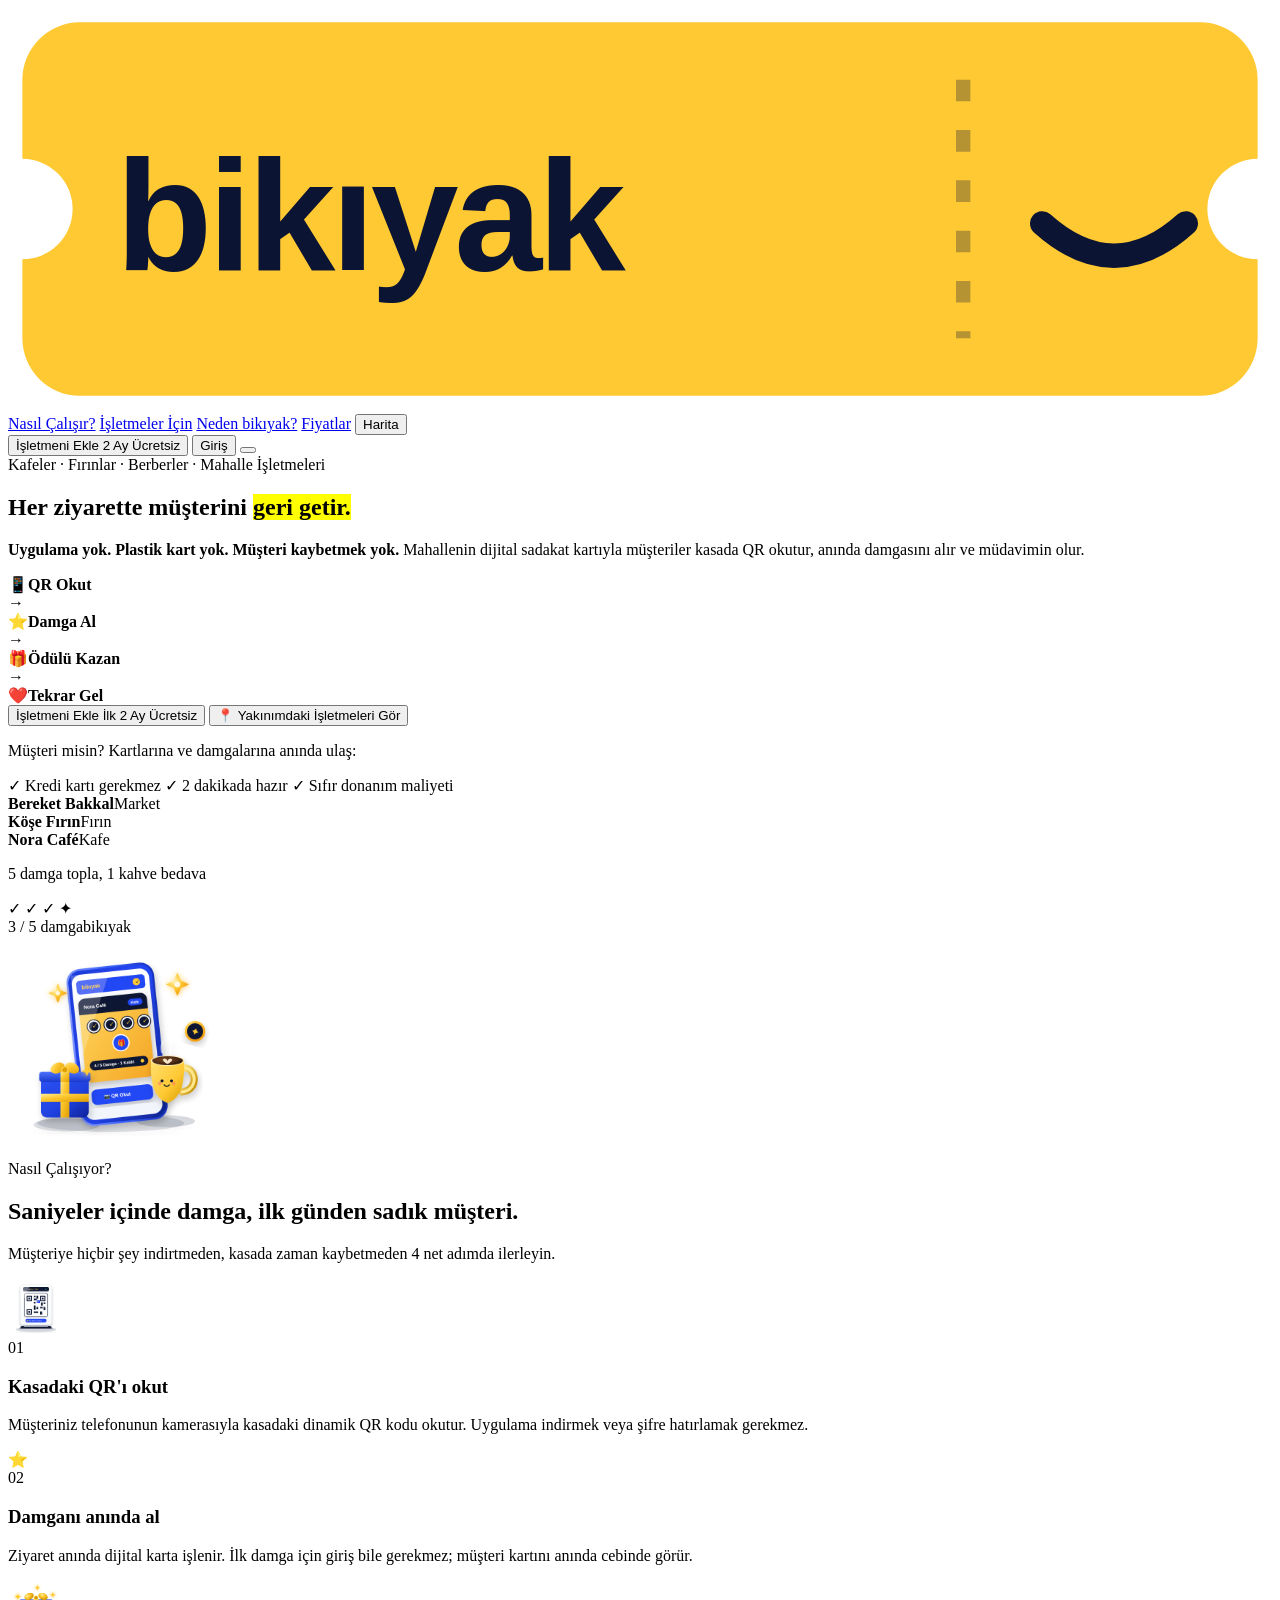
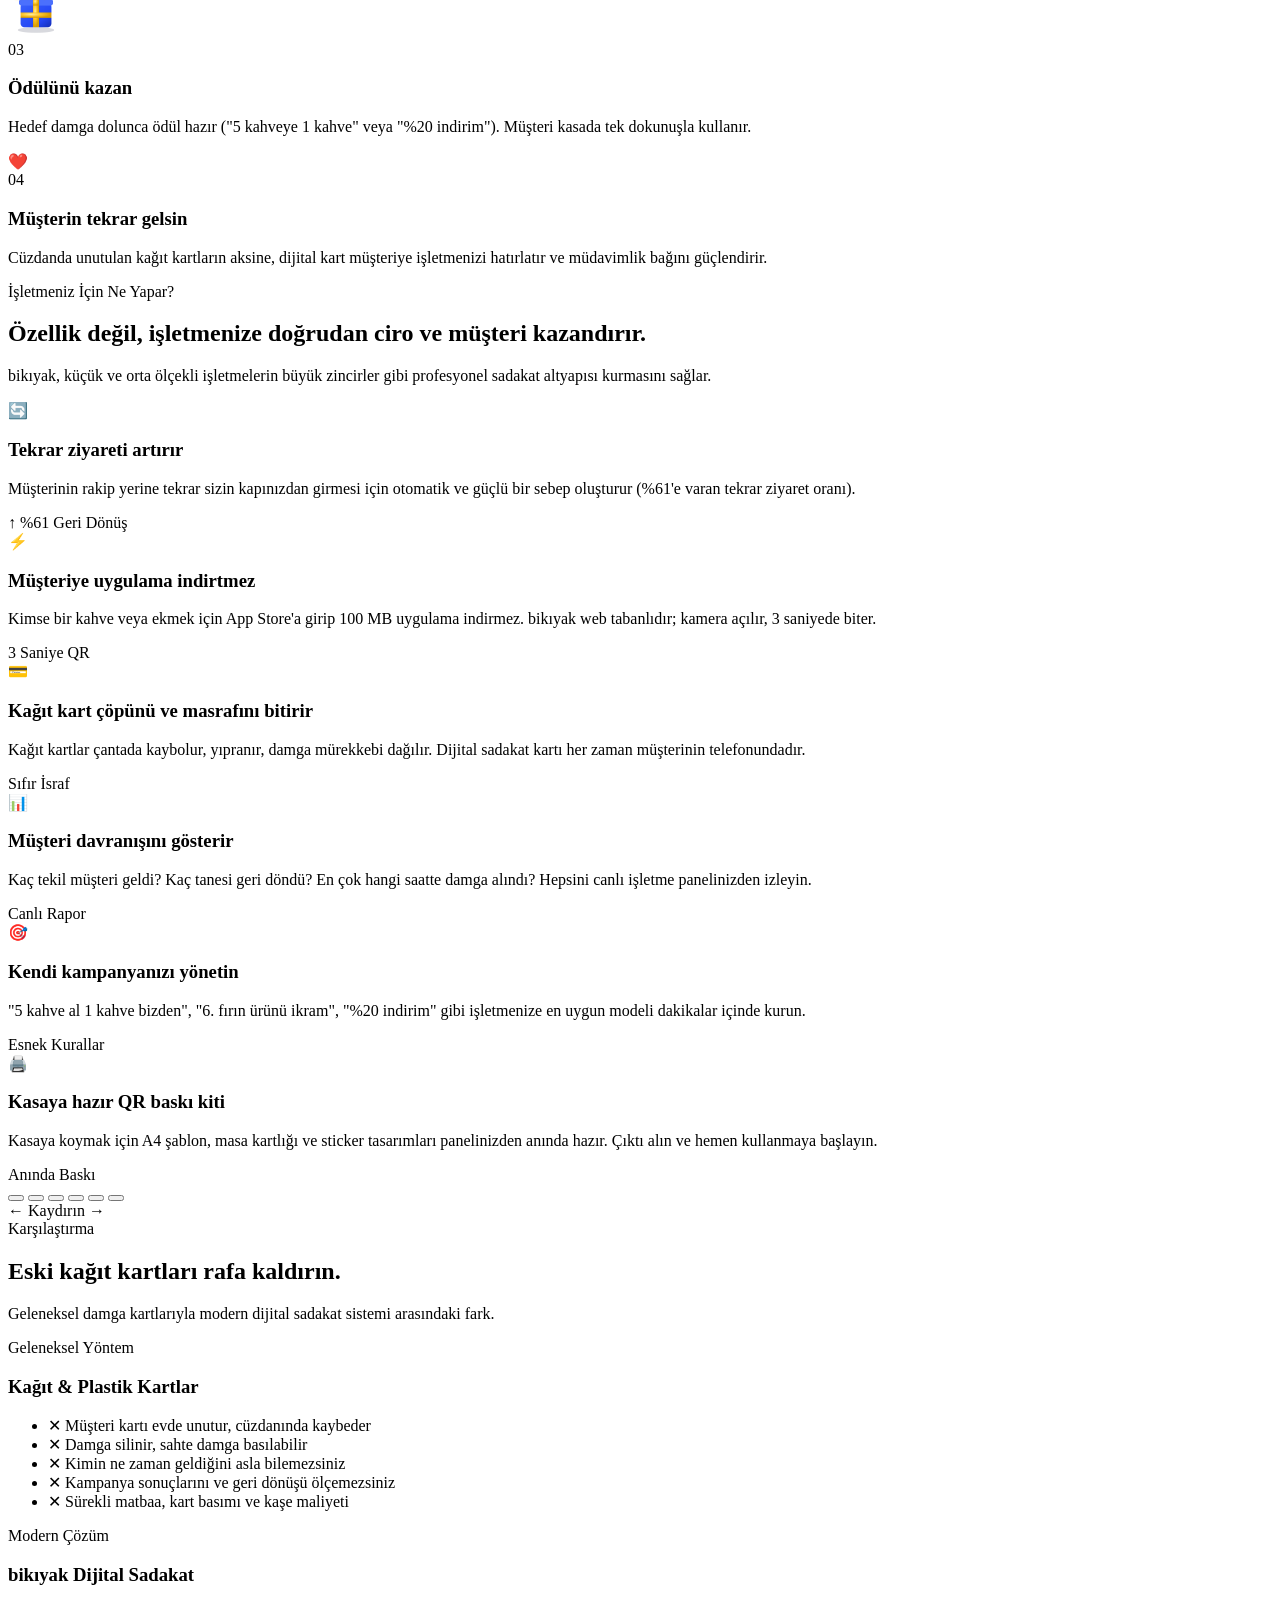
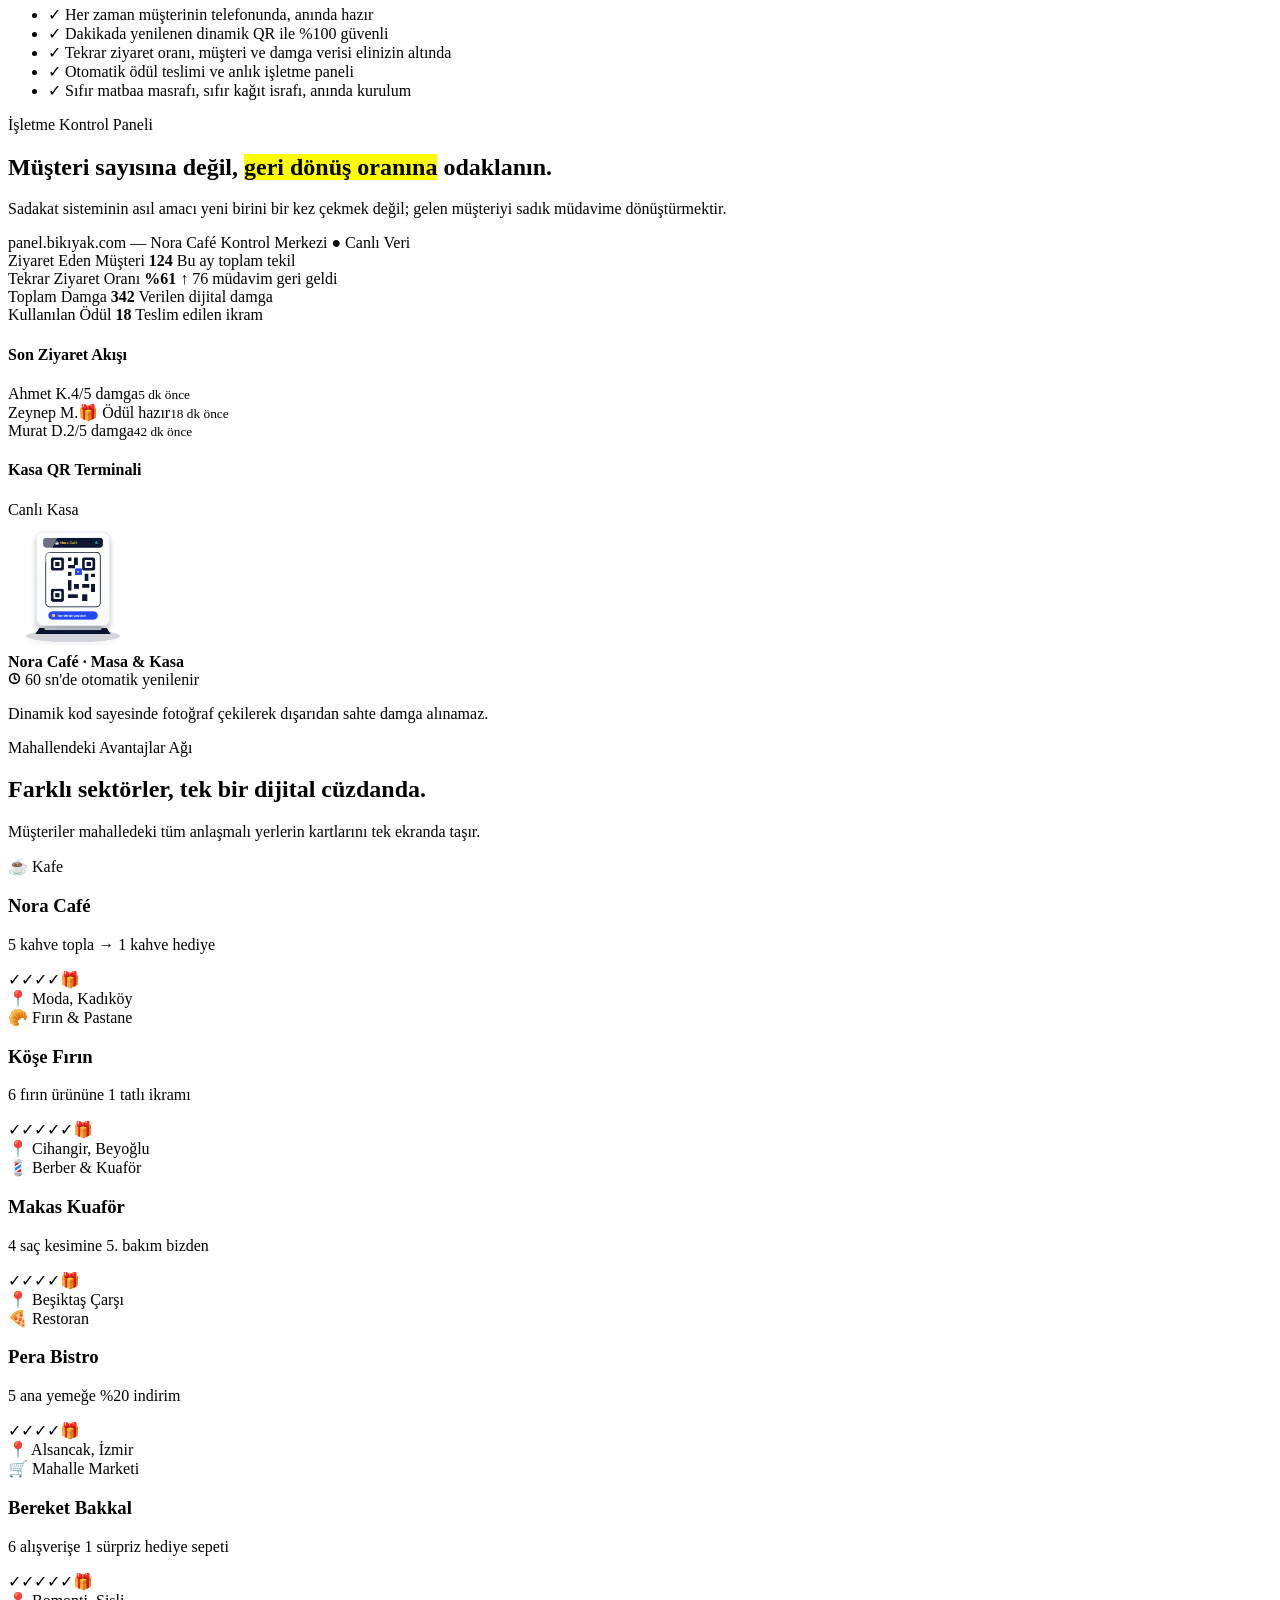
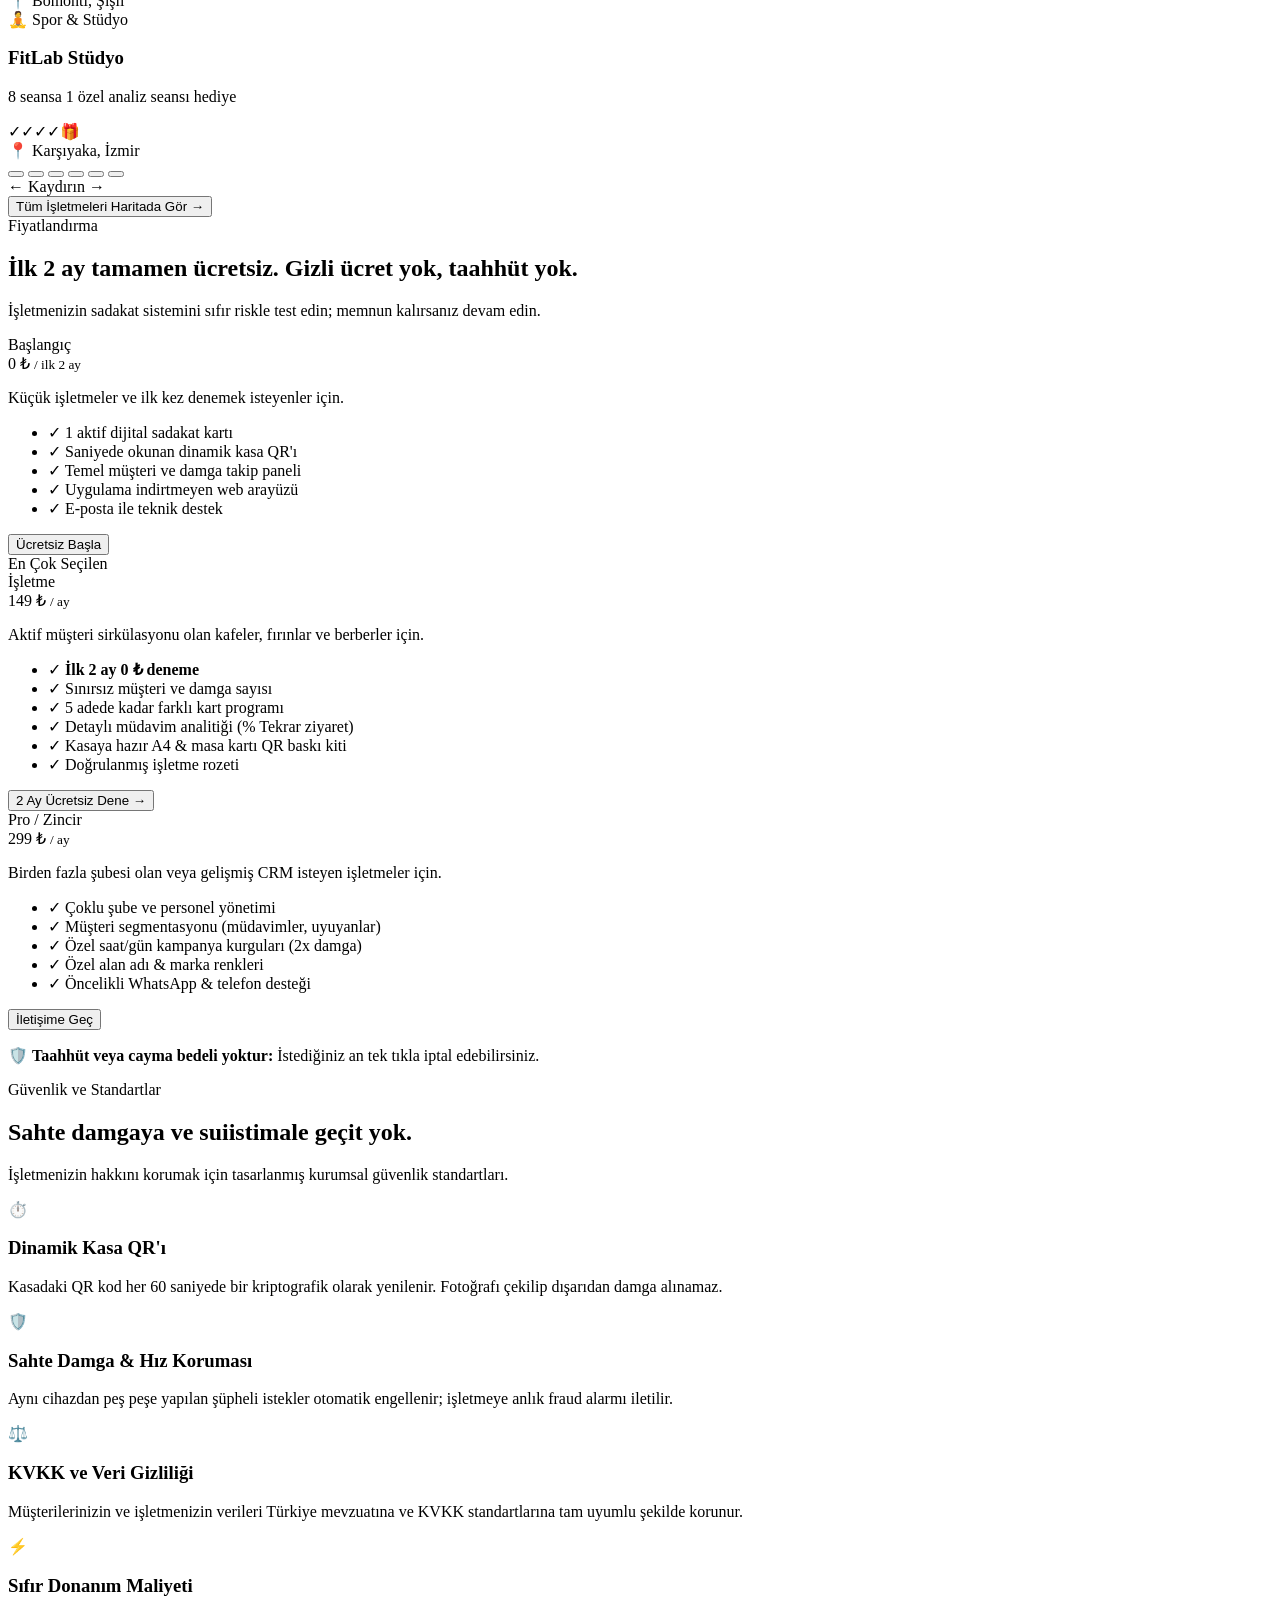
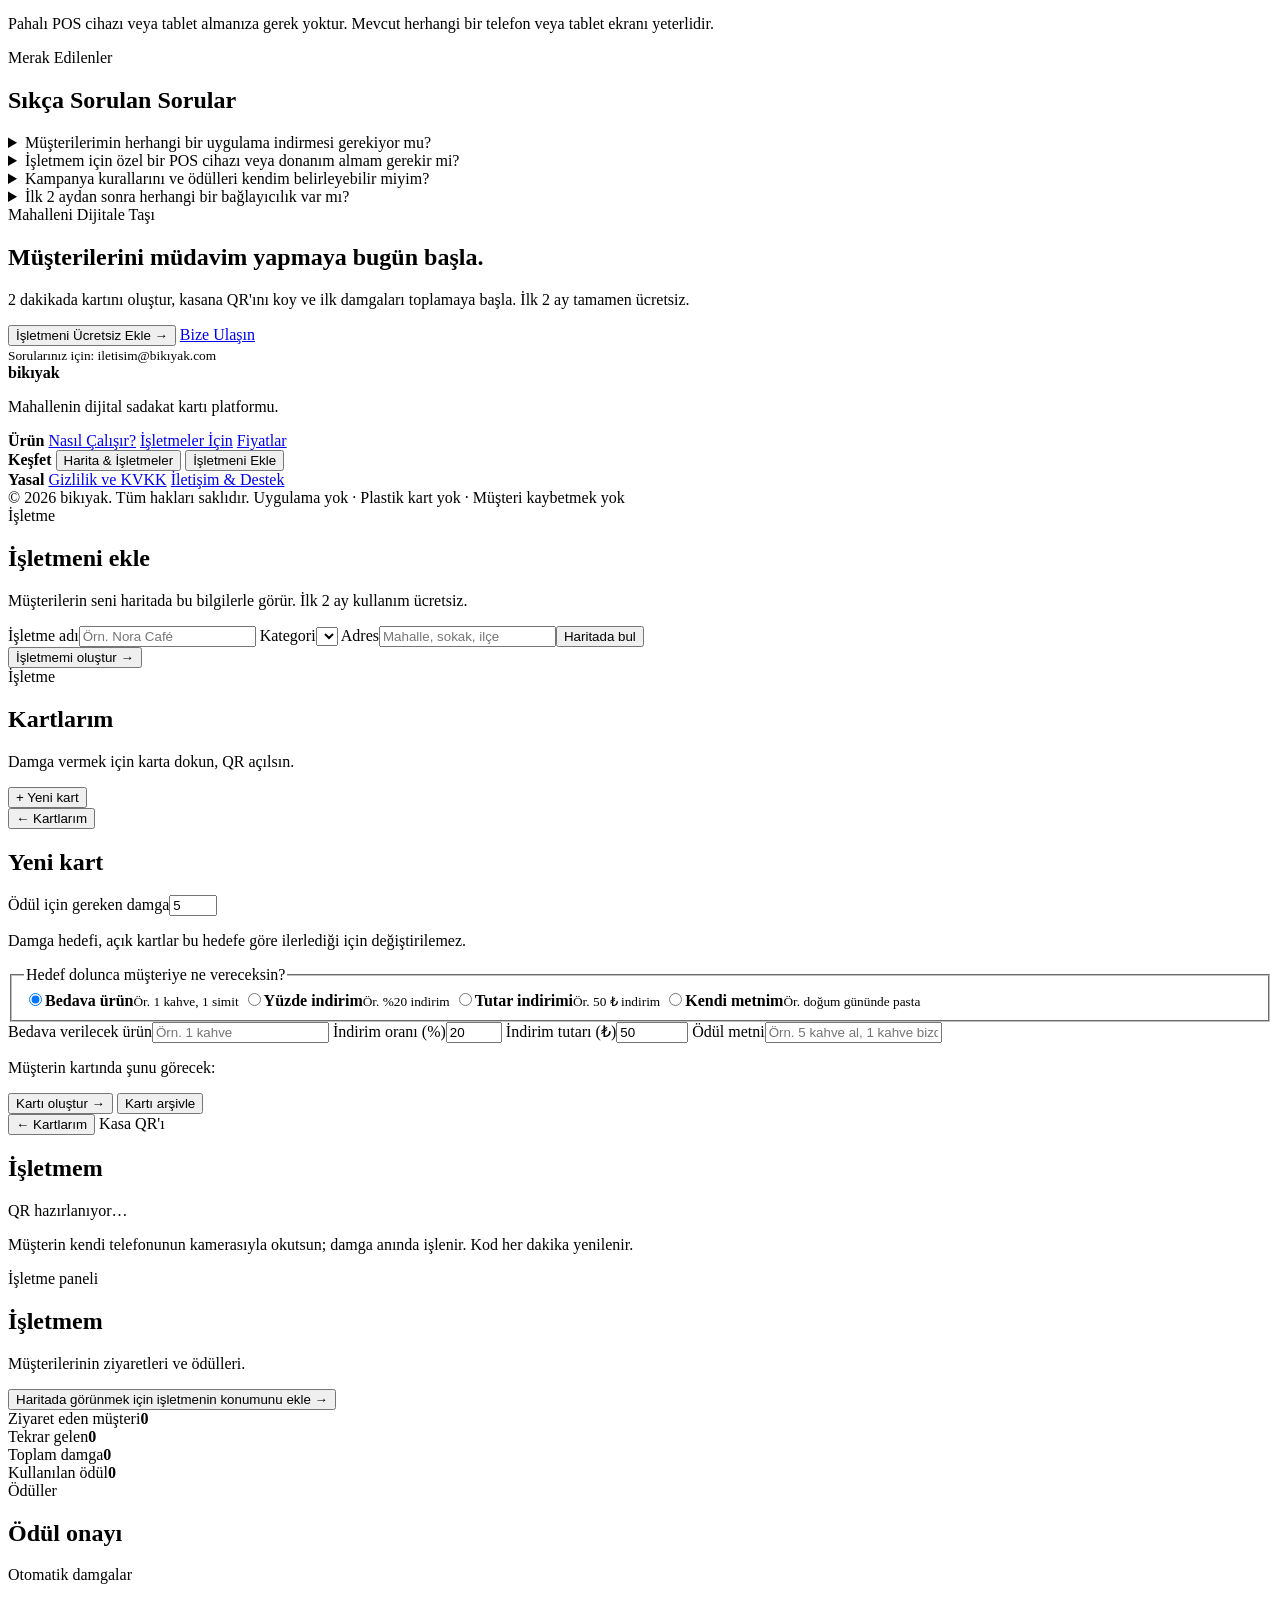
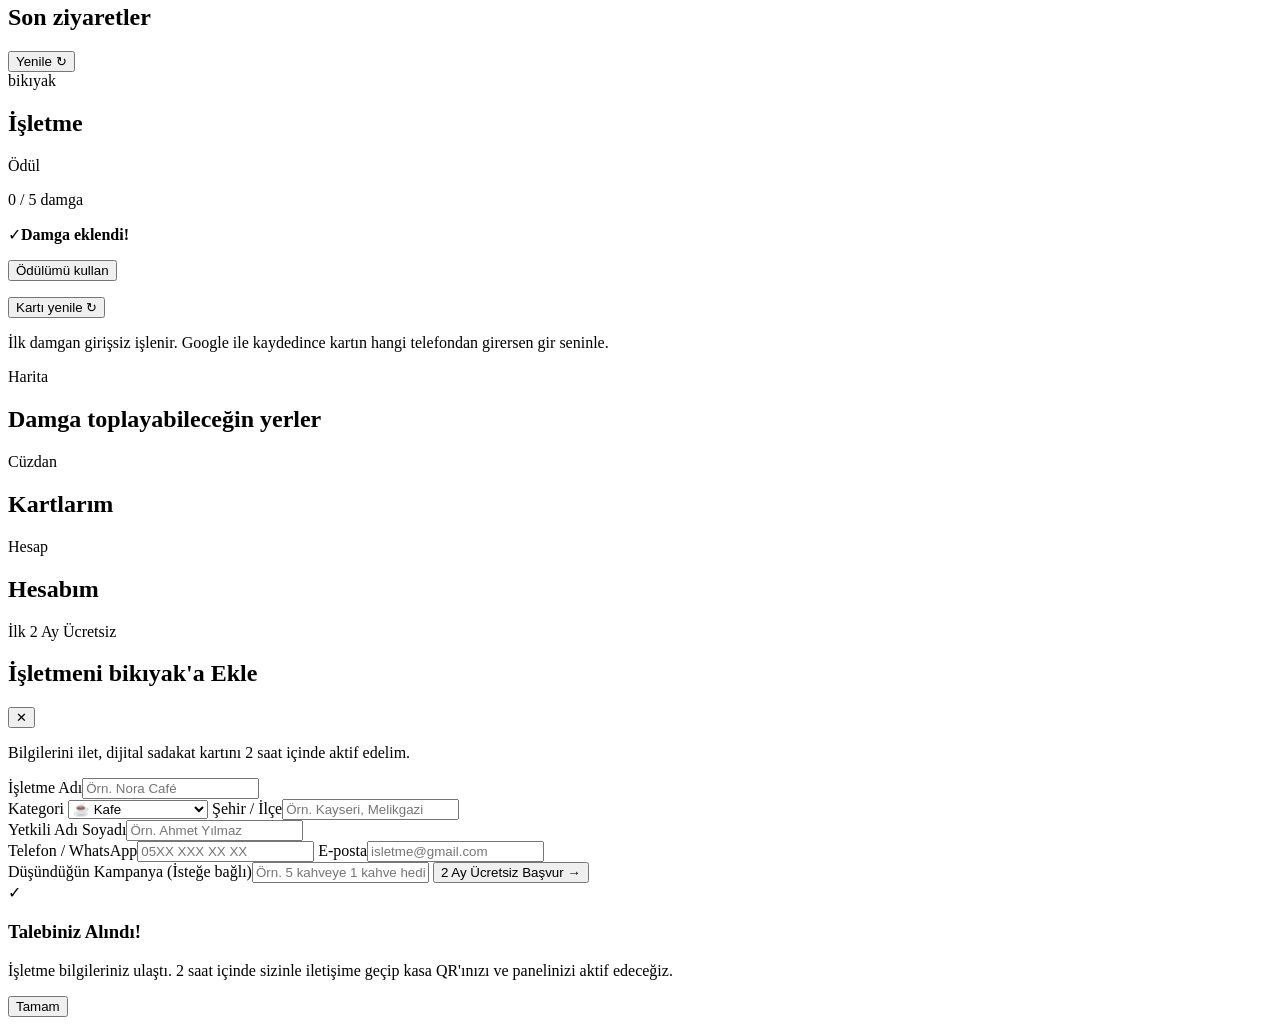
==== commit 396738bc: "Kasa QR mockup duzeltildi, degerler ve isletmeler yatay swipe yapildi, 3D cizimler eklendi ve mobil " ====
--- a/static/index.html
+++ b/static/index.html
@@ -111,24 +111,29 @@
             </div>
           </div>
 
-          <div class="pass-stack" aria-hidden="true">
-            <div class="pass pass-market">
-              <div class="pass-head"><strong>Bereket Bakkal</strong><span class="chip">Market</span></div>
-            </div>
-            <div class="pass pass-firin">
-              <div class="pass-head"><strong>Köşe Fırın</strong><span class="chip">Fırın</span></div>
-            </div>
-            <div class="pass pass-kafe">
-              <div class="pass-head"><strong>Nora Café</strong><span class="chip">Kafe</span></div>
-              <p>5 damga topla, 1 kahve bedava</p>
-              <div class="card-stamps">
-                <span class="stamp filled">✓</span>
-                <span class="stamp filled">✓</span>
-                <span class="stamp filled">✓</span>
-                <span class="stamp"></span>
-                <span class="stamp gift">✦</span>
-              </div>
-              <div class="progress-row"><span>3 / 5 damga</span><span>bikıyak</span></div>
+          <div class="hero-visual-col" aria-hidden="true">
+            <div class="pass-stack">
+              <div class="pass pass-market">
+                <div class="pass-head"><strong>Bereket Bakkal</strong><span class="chip">Market</span></div>
+              </div>
+              <div class="pass pass-firin">
+                <div class="pass-head"><strong>Köşe Fırın</strong><span class="chip">Fırın</span></div>
+              </div>
+              <div class="pass pass-kafe">
+                <div class="pass-head"><strong>Nora Café</strong><span class="chip">Kafe</span></div>
+                <p>5 damga topla, 1 kahve bedava</p>
+                <div class="card-stamps">
+                  <span class="stamp filled">✓</span>
+                  <span class="stamp filled">✓</span>
+                  <span class="stamp filled">✓</span>
+                  <span class="stamp"></span>
+                  <span class="stamp gift">✦</span>
+                </div>
+                <div class="progress-row"><span>3 / 5 damga</span><span>bikıyak</span></div>
+              </div>
+            </div>
+            <div class="hero-3d-badge">
+              <img src="brand/bikiyak-hero-3d.png" alt="3D Sadakat Kartı ve Kahve" width="220" height="220" loading="eager">
             </div>
           </div>
         </div>
@@ -142,7 +147,7 @@
           </div>
           <div class="how-grid">
             <div class="how-card">
-              <div class="how-icon">📱</div>
+              <div class="how-icon-3d"><img src="brand/bikiyak-qr-stand-3d.png" alt="3D Kasa QR Standı" width="56" height="56"></div>
               <div class="how-num">01</div>
               <h3>Kasadaki QR'ı okut</h3>
               <p>Müşteriniz telefonunun kamerasıyla kasadaki dinamik QR kodu okutur. Uygulama indirmek veya şifre hatırlamak gerekmez.</p>
@@ -154,7 +159,7 @@
               <p>Ziyaret anında dijital karta işlenir. İlk damga için giriş bile gerekmez; müşteri kartını anında cebinde görür.</p>
             </div>
             <div class="how-card">
-              <div class="how-icon">🎁</div>
+              <div class="how-icon-3d"><img src="brand/bikiyak-gift-3d.png" alt="3D Ödül Kutusu" width="56" height="56"></div>
               <div class="how-num">03</div>
               <h3>Ödülünü kazan</h3>
               <p>Hedef damga dolunca ödül hazır ("5 kahveye 1 kahve" veya "%20 indirim"). Müşteri kasada tek dokunuşla kullanır.</p>
@@ -175,36 +180,55 @@
             <h2>Özellik değil, işletmenize doğrudan ciro ve müşteri kazandırır.</h2>
             <p>bikıyak, küçük ve orta ölçekli işletmelerin büyük zincirler gibi profesyonel sadakat altyapısı kurmasını sağlar.</p>
           </div>
-          <div class="value-grid">
-            <div class="value-card">
-              <div class="value-icon-box">🔄</div>
-              <h3>Tekrar ziyareti artırır</h3>
-              <p>Müşterinin rakip yerine tekrar sizin kapınızdan girmesi için otomatik ve güçlü bir sebep oluşturur (%61'e varan tekrar ziyaret oranı).</p>
-            </div>
-            <div class="value-card">
-              <div class="value-icon-box">⚡</div>
-              <h3>Müşteriye uygulama indirtmez</h3>
-              <p>Kimse bir kahve veya ekmek için App Store'a girip 100 MB uygulama indirmez. bikıyak web tabanlıdır; kamera açılır, 3 saniyede biter.</p>
-            </div>
-            <div class="value-card">
-              <div class="value-icon-box">💳</div>
-              <h3>Kağıt kart çöpünü ve masrafını bitirir</h3>
-              <p>Kağıt kartlar çantada kaybolur, yıpranır, damga mürekkebi dağılır. Dijital sadakat kartı her zaman müşterinin telefonundadır.</p>
-            </div>
-            <div class="value-card">
-              <div class="value-icon-box">📊</div>
-              <h3>Müşteri davranışını gösterir</h3>
-              <p>Kaç tekil müşteri geldi? Kaç tanesi geri döndü? En çok hangi saatte damga alındı? Hepsini canlı işletme panelinizden izleyin.</p>
-            </div>
-            <div class="value-card">
-              <div class="value-icon-box">🎯</div>
-              <h3>Kendi kampanyanızı yönetin</h3>
-              <p>"5 kahve al 1 kahve bizden", "6. fırın ürünü ikram", "%20 indirim" gibi işletmenize en uygun modeli dakikalar içinde kurun.</p>
-            </div>
-            <div class="value-card">
-              <div class="value-icon-box">🖨️</div>
-              <h3>Kasaya hazır QR baskı kiti</h3>
-              <p>Kasaya koymak için A4 şablon, masa kartlığı ve sticker tasarımları panelinizden anında hazır. Çıktı alın ve hemen kullanmaya başlayın.</p>
+          <div class="swipe-carousel-wrap">
+            <div class="swipe-slider-track value-slider" id="value-slider" tabindex="0" role="region" aria-label="İşletme avantajları">
+              <div class="value-card" data-idx="0">
+                <div class="value-icon-box">🔄</div>
+                <h3>Tekrar ziyareti artırır</h3>
+                <p>Müşterinin rakip yerine tekrar sizin kapınızdan girmesi için otomatik ve güçlü bir sebep oluşturur (%61'e varan tekrar ziyaret oranı).</p>
+                <span class="value-card-tag">↑ %61 Geri Dönüş</span>
+              </div>
+              <div class="value-card" data-idx="1">
+                <div class="value-icon-box">⚡</div>
+                <h3>Müşteriye uygulama indirtmez</h3>
+                <p>Kimse bir kahve veya ekmek için App Store'a girip 100 MB uygulama indirmez. bikıyak web tabanlıdır; kamera açılır, 3 saniyede biter.</p>
+                <span class="value-card-tag">3 Saniye QR</span>
+              </div>
+              <div class="value-card" data-idx="2">
+                <div class="value-icon-box">💳</div>
+                <h3>Kağıt kart çöpünü ve masrafını bitirir</h3>
+                <p>Kağıt kartlar çantada kaybolur, yıpranır, damga mürekkebi dağılır. Dijital sadakat kartı her zaman müşterinin telefonundadır.</p>
+                <span class="value-card-tag">Sıfır İsraf</span>
+              </div>
+              <div class="value-card" data-idx="3">
+                <div class="value-icon-box">📊</div>
+                <h3>Müşteri davranışını gösterir</h3>
+                <p>Kaç tekil müşteri geldi? Kaç tanesi geri döndü? En çok hangi saatte damga alındı? Hepsini canlı işletme panelinizden izleyin.</p>
+                <span class="value-card-tag">Canlı Rapor</span>
+              </div>
+              <div class="value-card" data-idx="4">
+                <div class="value-icon-box">🎯</div>
+                <h3>Kendi kampanyanızı yönetin</h3>
+                <p>"5 kahve al 1 kahve bizden", "6. fırın ürünü ikram", "%20 indirim" gibi işletmenize en uygun modeli dakikalar içinde kurun.</p>
+                <span class="value-card-tag">Esnek Kurallar</span>
+              </div>
+              <div class="value-card" data-idx="5">
+                <div class="value-icon-box">🖨️</div>
+                <h3>Kasaya hazır QR baskı kiti</h3>
+                <p>Kasaya koymak için A4 şablon, masa kartlığı ve sticker tasarımları panelinizden anında hazır. Çıktı alın ve hemen kullanmaya başlayın.</p>
+                <span class="value-card-tag">Anında Baskı</span>
+              </div>
+            </div>
+            <div class="slider-nav-bar">
+              <div class="slider-dots" id="value-dots" aria-hidden="true">
+                <button class="s-dot active" type="button" aria-label="1. karta git"></button>
+                <button class="s-dot" type="button" aria-label="2. karta git"></button>
+                <button class="s-dot" type="button" aria-label="3. karta git"></button>
+                <button class="s-dot" type="button" aria-label="4. karta git"></button>
+                <button class="s-dot" type="button" aria-label="5. karta git"></button>
+                <button class="s-dot" type="button" aria-label="6. karta git"></button>
+              </div>
+              <span class="swipe-hint">← Kaydırın →</span>
             </div>
           </div>
         </section>
@@ -290,11 +314,21 @@
                   <div class="mockup-row"><span>Murat D.</span><span class="chip-mini">2/5 damga</span><small>42 dk önce</small></div>
                 </div>
                 <div class="mockup-qr-preview">
-                  <h4>Kasa QR Görünümü</h4>
+                  <div class="mockup-qr-head">
+                    <h4>Kasa QR Terminali</h4>
+                    <span class="mockup-qr-live-pill"><span class="pulse-dot"></span> Canlı Kasa</span>
+                  </div>
                   <div class="mockup-qr-box">
                     <div class="mockup-qr-inner">
-                      <span class="qr-sample-box">QR KODU</span>
-                      <small>Kasadaki QR kod her 60 saniyede bir otomatik yenilenir</small>
+                      <img src="brand/bikiyak-qr-stand-3d.png" alt="3D Kasa QR Kodu Standı" width="130" height="130" class="mockup-qr-img">
+                      <div class="mockup-qr-info">
+                        <strong class="mockup-qr-cafe">Nora Café · Masa & Kasa</strong>
+                        <div class="mockup-qr-timer">
+                          <svg viewBox="0 0 16 16" width="13" height="13" fill="none" stroke="currentColor"><circle cx="8" cy="8" r="6" stroke-width="2"/><path d="M8 4v4l2.5 1.5" stroke-width="2"/></svg>
+                          <span>60 sn'de otomatik yenilenir</span>
+                        </div>
+                        <p class="mockup-qr-desc">Dinamik kod sayesinde fotoğraf çekilerek dışarıdan sahte damga alınamaz.</p>
+                      </div>
                     </div>
                   </div>
                 </div>
@@ -310,34 +344,61 @@
             <h2>Farklı sektörler, tek bir dijital cüzdanda.</h2>
             <p>Müşteriler mahalledeki tüm anlaşmalı yerlerin kartlarını tek ekranda taşır.</p>
           </div>
-          <div class="showcase-grid">
-            <div class="showcase-card">
-              <div class="showcase-badge cat-kafe">☕ Kafe</div>
-              <h3>Nora Café</h3>
-              <p class="showcase-reward">5 kahve topla → 1 kahve hediye</p>
-              <div class="showcase-stamps"><span>✓</span><span>✓</span><span>✓</span><span>✓</span><span class="gift">🎁</span></div>
-              <span class="showcase-loc">📍 Moda, Kadıköy</span>
-            </div>
-            <div class="showcase-card">
-              <div class="showcase-badge cat-firin">🥐 Fırın & Pastane</div>
-              <h3>Köşe Fırın</h3>
-              <p class="showcase-reward">6 fırın ürününe 1 tatlı ikramı</p>
-              <div class="showcase-stamps"><span>✓</span><span>✓</span><span>✓</span><span>✓</span><span>✓</span><span class="gift">🎁</span></div>
-              <span class="showcase-loc">📍 Cihangir, Beyoğlu</span>
-            </div>
-            <div class="showcase-card">
-              <div class="showcase-badge cat-berber">💈 Berber & Kuaför</div>
-              <h3>Makas Kuaför</h3>
-              <p class="showcase-reward">4 saç kesimine 5. bakım bizden</p>
-              <div class="showcase-stamps"><span>✓</span><span>✓</span><span>✓</span><span>✓</span><span class="gift">🎁</span></div>
-              <span class="showcase-loc">📍 Beşiktaş Çarşı</span>
-            </div>
-            <div class="showcase-card">
-              <div class="showcase-badge cat-restoran">🍕 Restoran</div>
-              <h3>Pera Bistro</h3>
-              <p class="showcase-reward">5 ana yemeğe %20 müdavim indirimi</p>
-              <div class="showcase-stamps"><span>✓</span><span>✓</span><span>✓</span><span>✓</span><span class="gift">🎁</span></div>
-              <span class="showcase-loc">📍 Alsancak, İzmir</span>
+          <div class="swipe-carousel-wrap">
+            <div class="swipe-slider-track showcase-slider" id="showcase-slider" tabindex="0" role="region" aria-label="Mahalle işletmeleri vitrini">
+              <div class="showcase-card" data-idx="0">
+                <div class="showcase-badge cat-kafe">☕ Kafe</div>
+                <h3>Nora Café</h3>
+                <p class="showcase-reward">5 kahve topla → 1 kahve hediye</p>
+                <div class="showcase-stamps"><span>✓</span><span>✓</span><span>✓</span><span>✓</span><span class="gift">🎁</span></div>
+                <span class="showcase-loc">📍 Moda, Kadıköy</span>
+              </div>
+              <div class="showcase-card" data-idx="1">
+                <div class="showcase-badge cat-firin">🥐 Fırın & Pastane</div>
+                <h3>Köşe Fırın</h3>
+                <p class="showcase-reward">6 fırın ürününe 1 tatlı ikramı</p>
+                <div class="showcase-stamps"><span>✓</span><span>✓</span><span>✓</span><span>✓</span><span>✓</span><span class="gift">🎁</span></div>
+                <span class="showcase-loc">📍 Cihangir, Beyoğlu</span>
+              </div>
+              <div class="showcase-card" data-idx="2">
+                <div class="showcase-badge cat-berber">💈 Berber & Kuaför</div>
+                <h3>Makas Kuaför</h3>
+                <p class="showcase-reward">4 saç kesimine 5. bakım bizden</p>
+                <div class="showcase-stamps"><span>✓</span><span>✓</span><span>✓</span><span>✓</span><span class="gift">🎁</span></div>
+                <span class="showcase-loc">📍 Beşiktaş Çarşı</span>
+              </div>
+              <div class="showcase-card" data-idx="3">
+                <div class="showcase-badge cat-restoran">🍕 Restoran</div>
+                <h3>Pera Bistro</h3>
+                <p class="showcase-reward">5 ana yemeğe %20 indirim</p>
+                <div class="showcase-stamps"><span>✓</span><span>✓</span><span>✓</span><span>✓</span><span class="gift">🎁</span></div>
+                <span class="showcase-loc">📍 Alsancak, İzmir</span>
+              </div>
+              <div class="showcase-card" data-idx="4">
+                <div class="showcase-badge cat-market">🛒 Mahalle Marketi</div>
+                <h3>Bereket Bakkal</h3>
+                <p class="showcase-reward">6 alışverişe 1 sürpriz hediye sepeti</p>
+                <div class="showcase-stamps"><span>✓</span><span>✓</span><span>✓</span><span>✓</span><span>✓</span><span class="gift">🎁</span></div>
+                <span class="showcase-loc">📍 Bomonti, Şişli</span>
+              </div>
+              <div class="showcase-card" data-idx="5">
+                <div class="showcase-badge cat-pilates">🧘 Spor & Stüdyo</div>
+                <h3>FitLab Stüdyo</h3>
+                <p class="showcase-reward">8 seansa 1 özel analiz seansı hediye</p>
+                <div class="showcase-stamps"><span>✓</span><span>✓</span><span>✓</span><span>✓</span><span class="gift">🎁</span></div>
+                <span class="showcase-loc">📍 Karşıyaka, İzmir</span>
+              </div>
+            </div>
+            <div class="slider-nav-bar">
+              <div class="slider-dots" id="showcase-dots" aria-hidden="true">
+                <button class="s-dot active" type="button" aria-label="1. karta git"></button>
+                <button class="s-dot" type="button" aria-label="2. karta git"></button>
+                <button class="s-dot" type="button" aria-label="3. karta git"></button>
+                <button class="s-dot" type="button" aria-label="4. karta git"></button>
+                <button class="s-dot" type="button" aria-label="5. karta git"></button>
+                <button class="s-dot" type="button" aria-label="6. karta git"></button>
+              </div>
+              <span class="swipe-hint">← Kaydırın →</span>
             </div>
           </div>
           <div class="showcase-action">
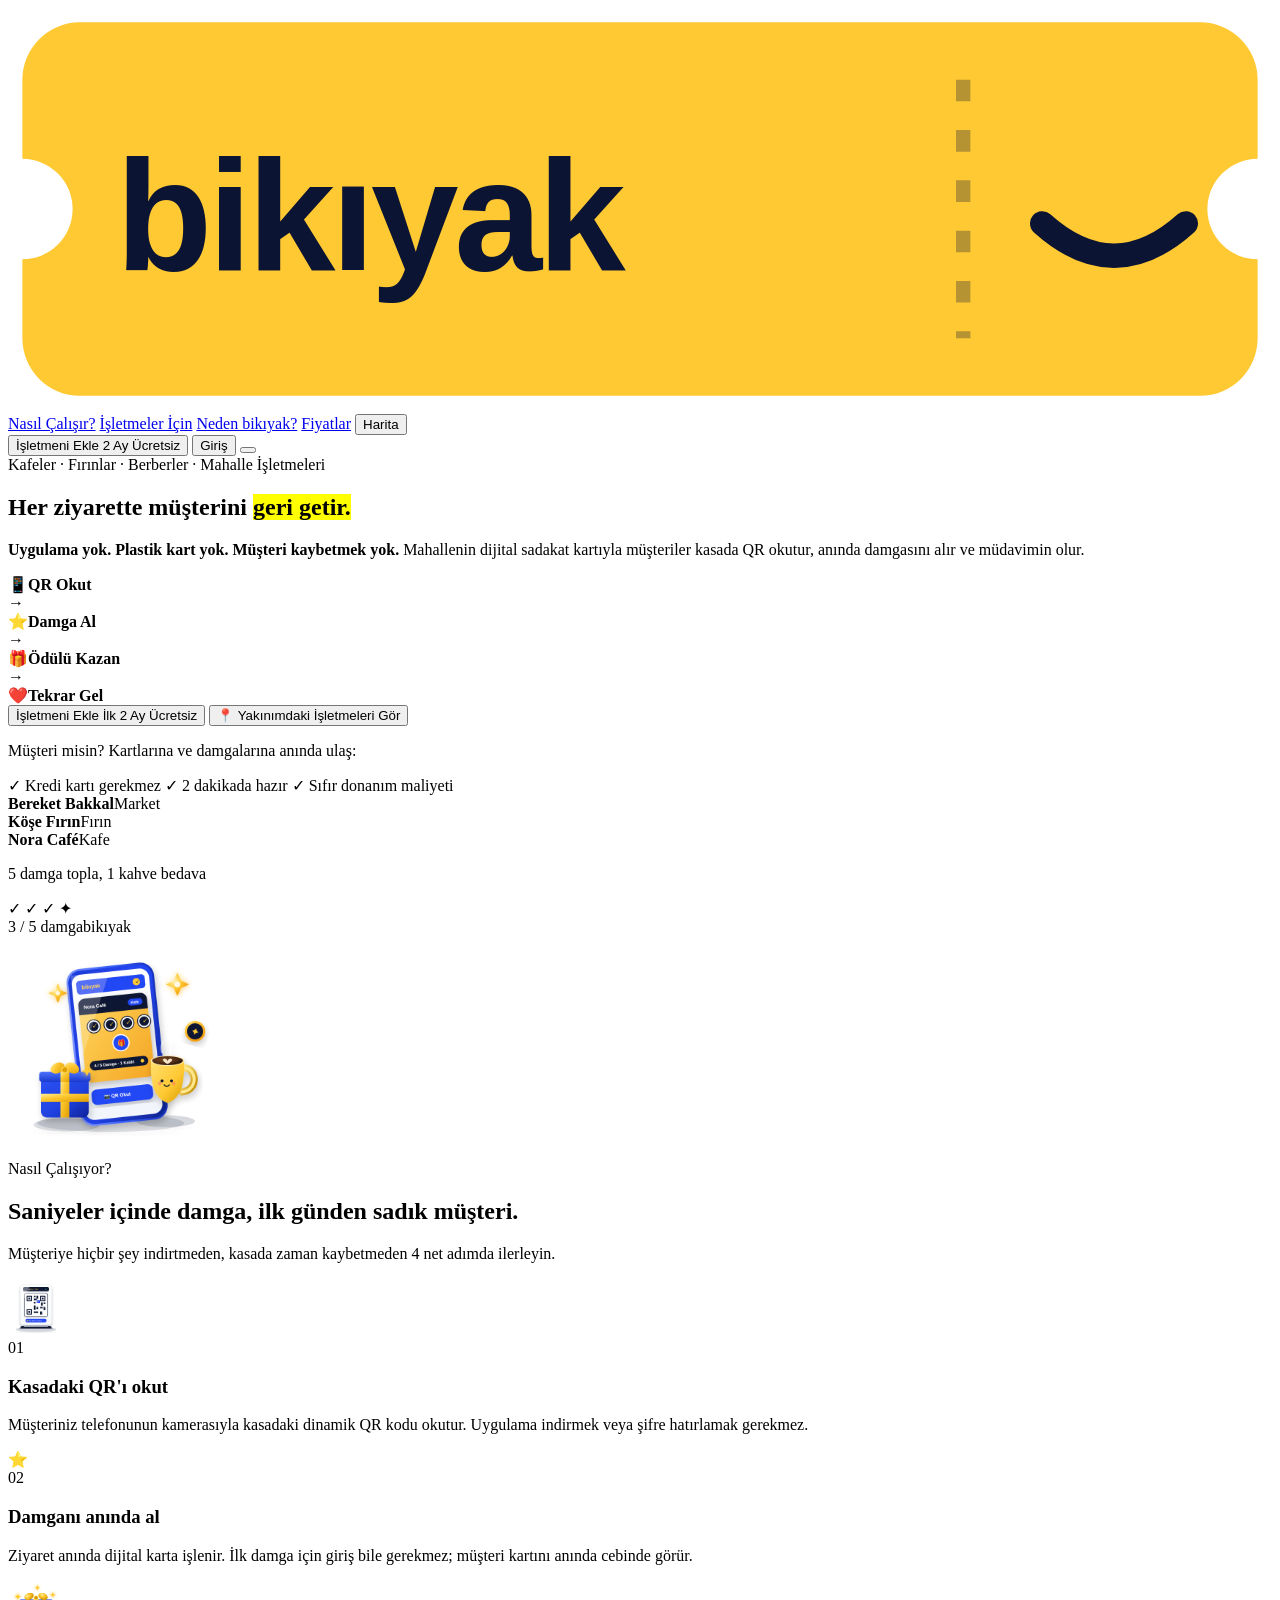
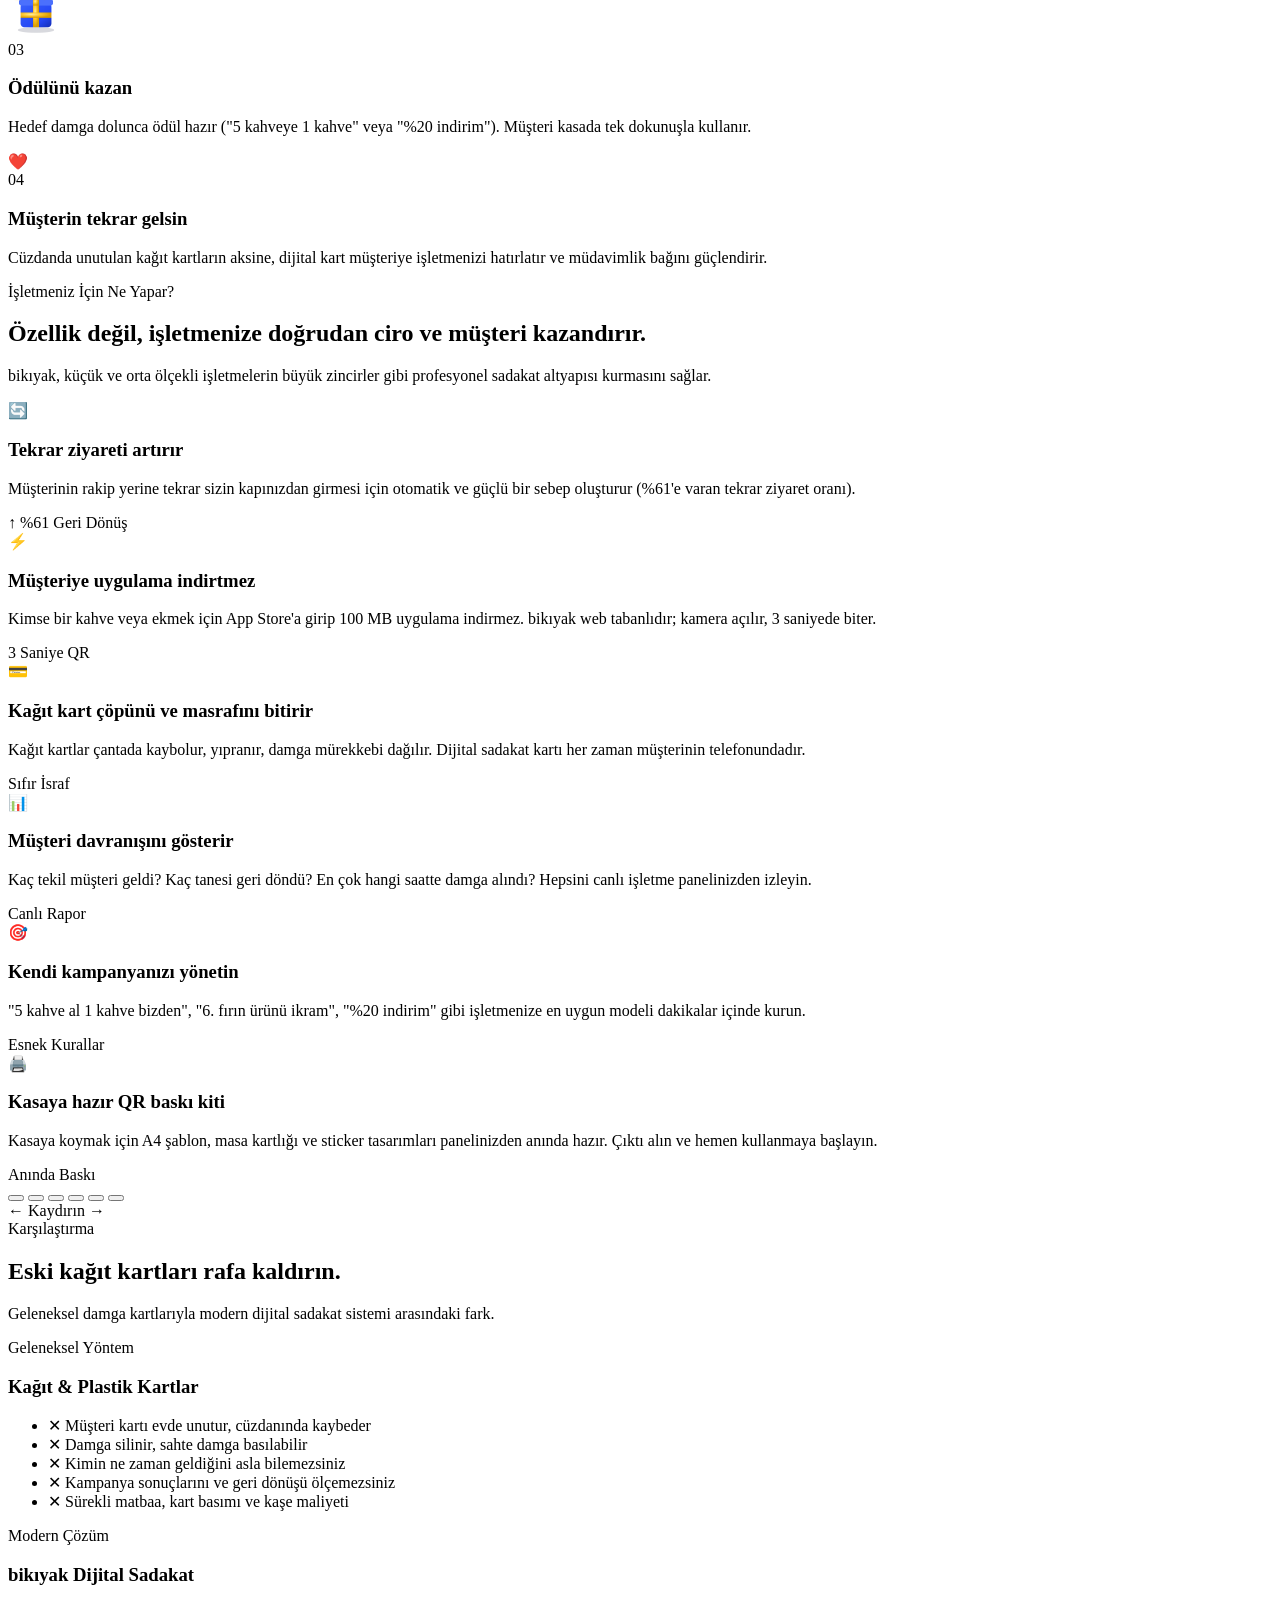
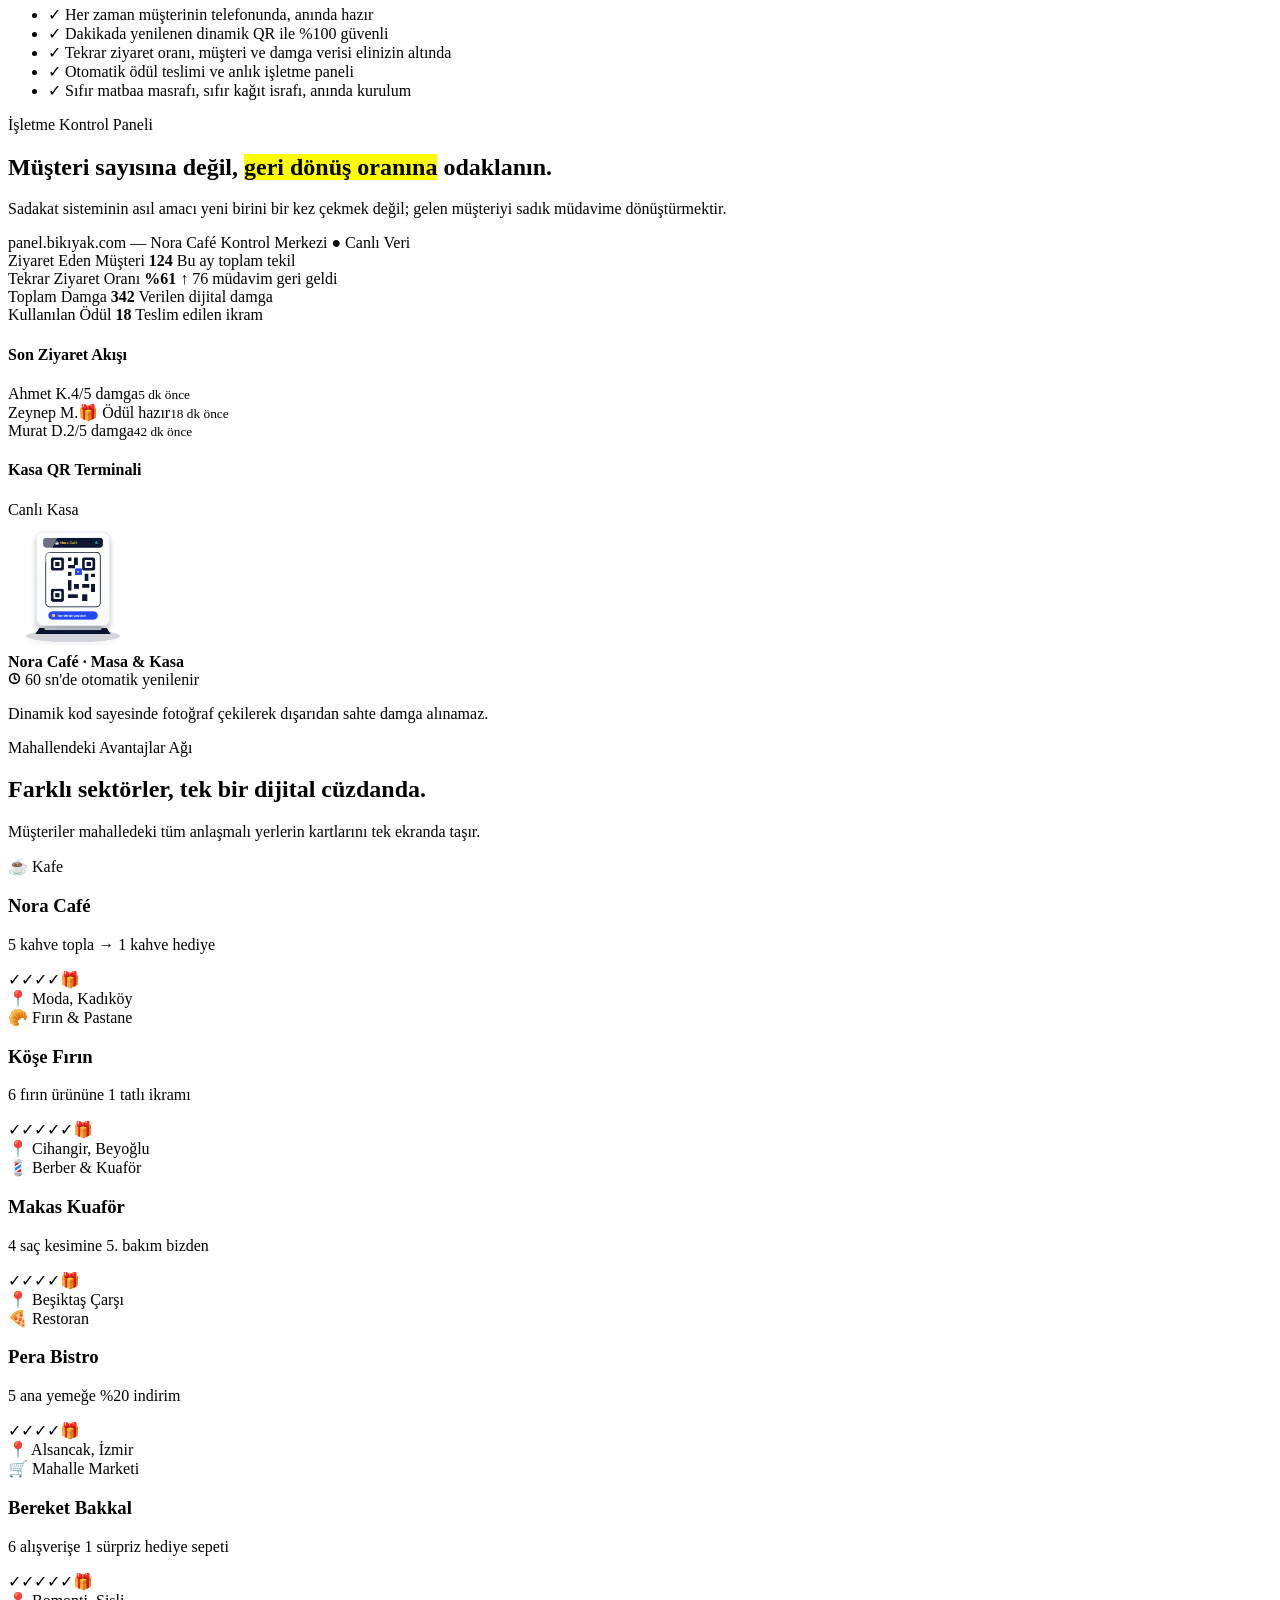
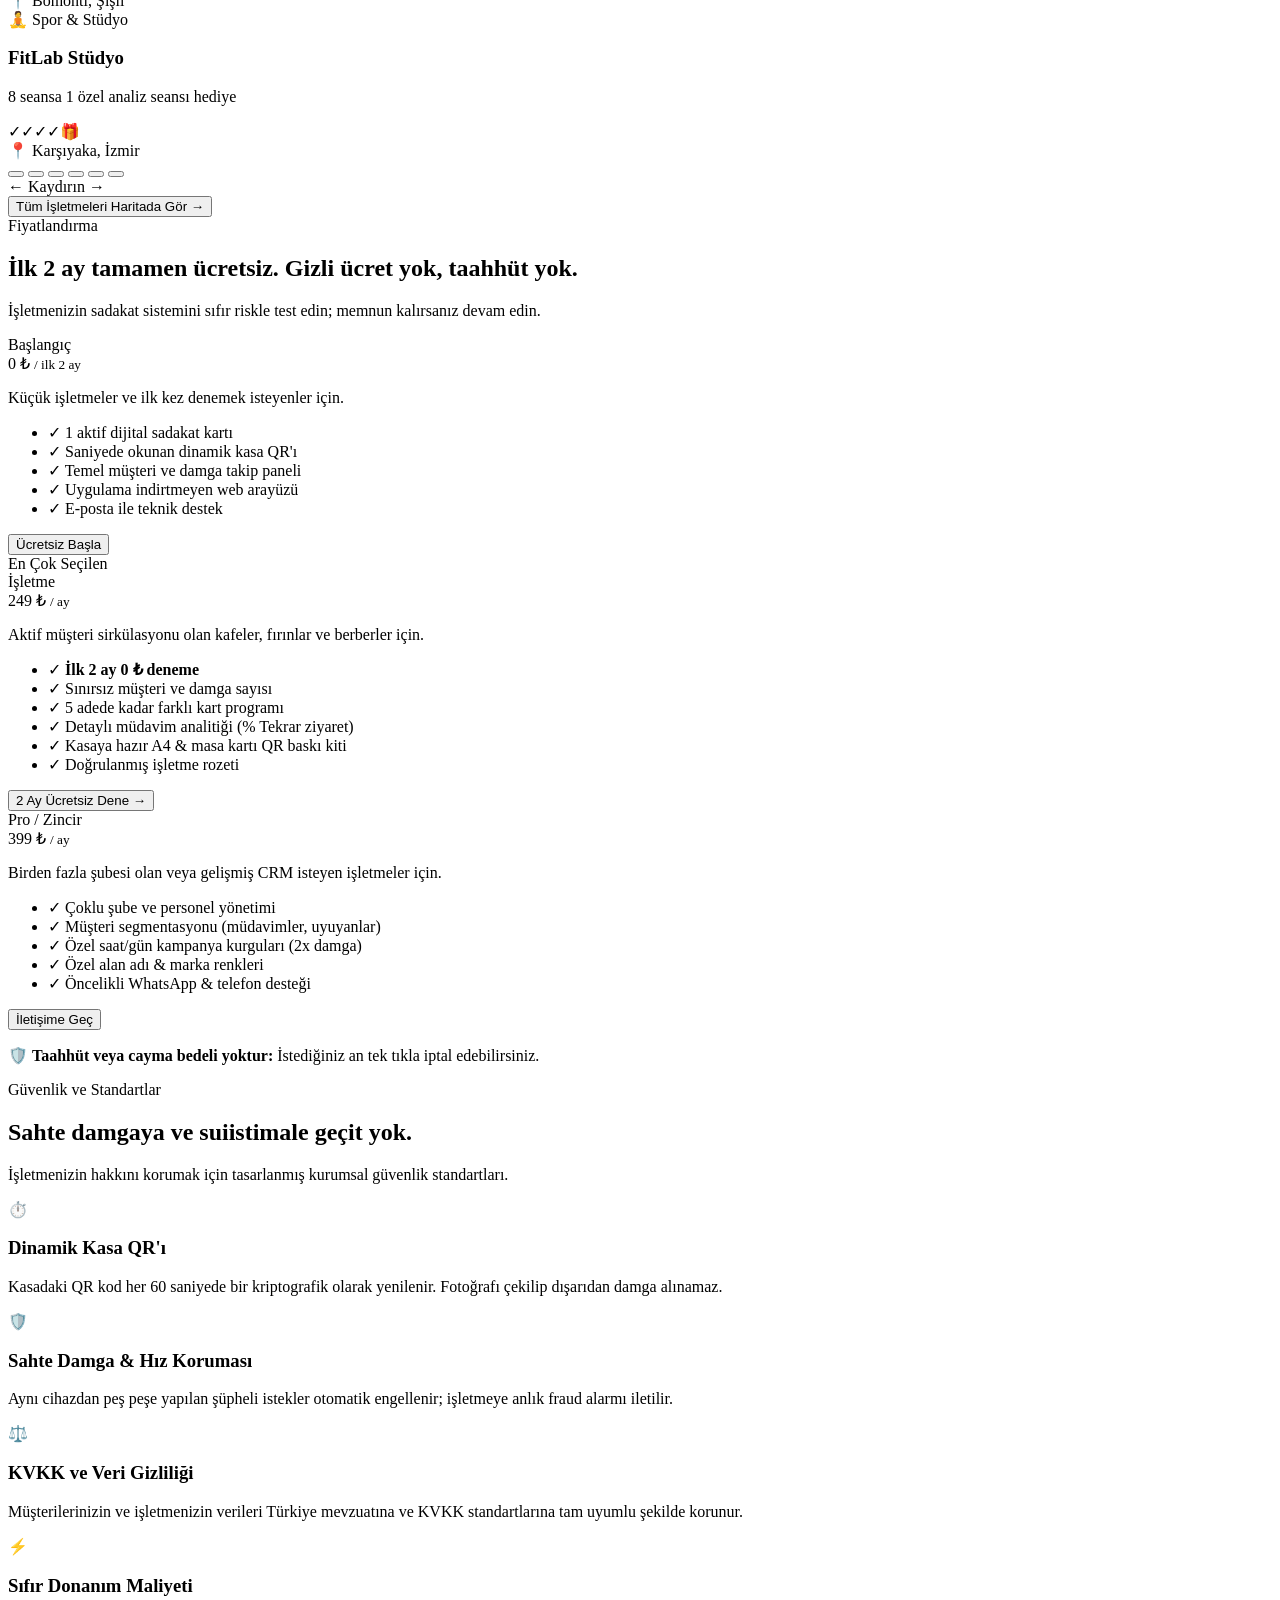
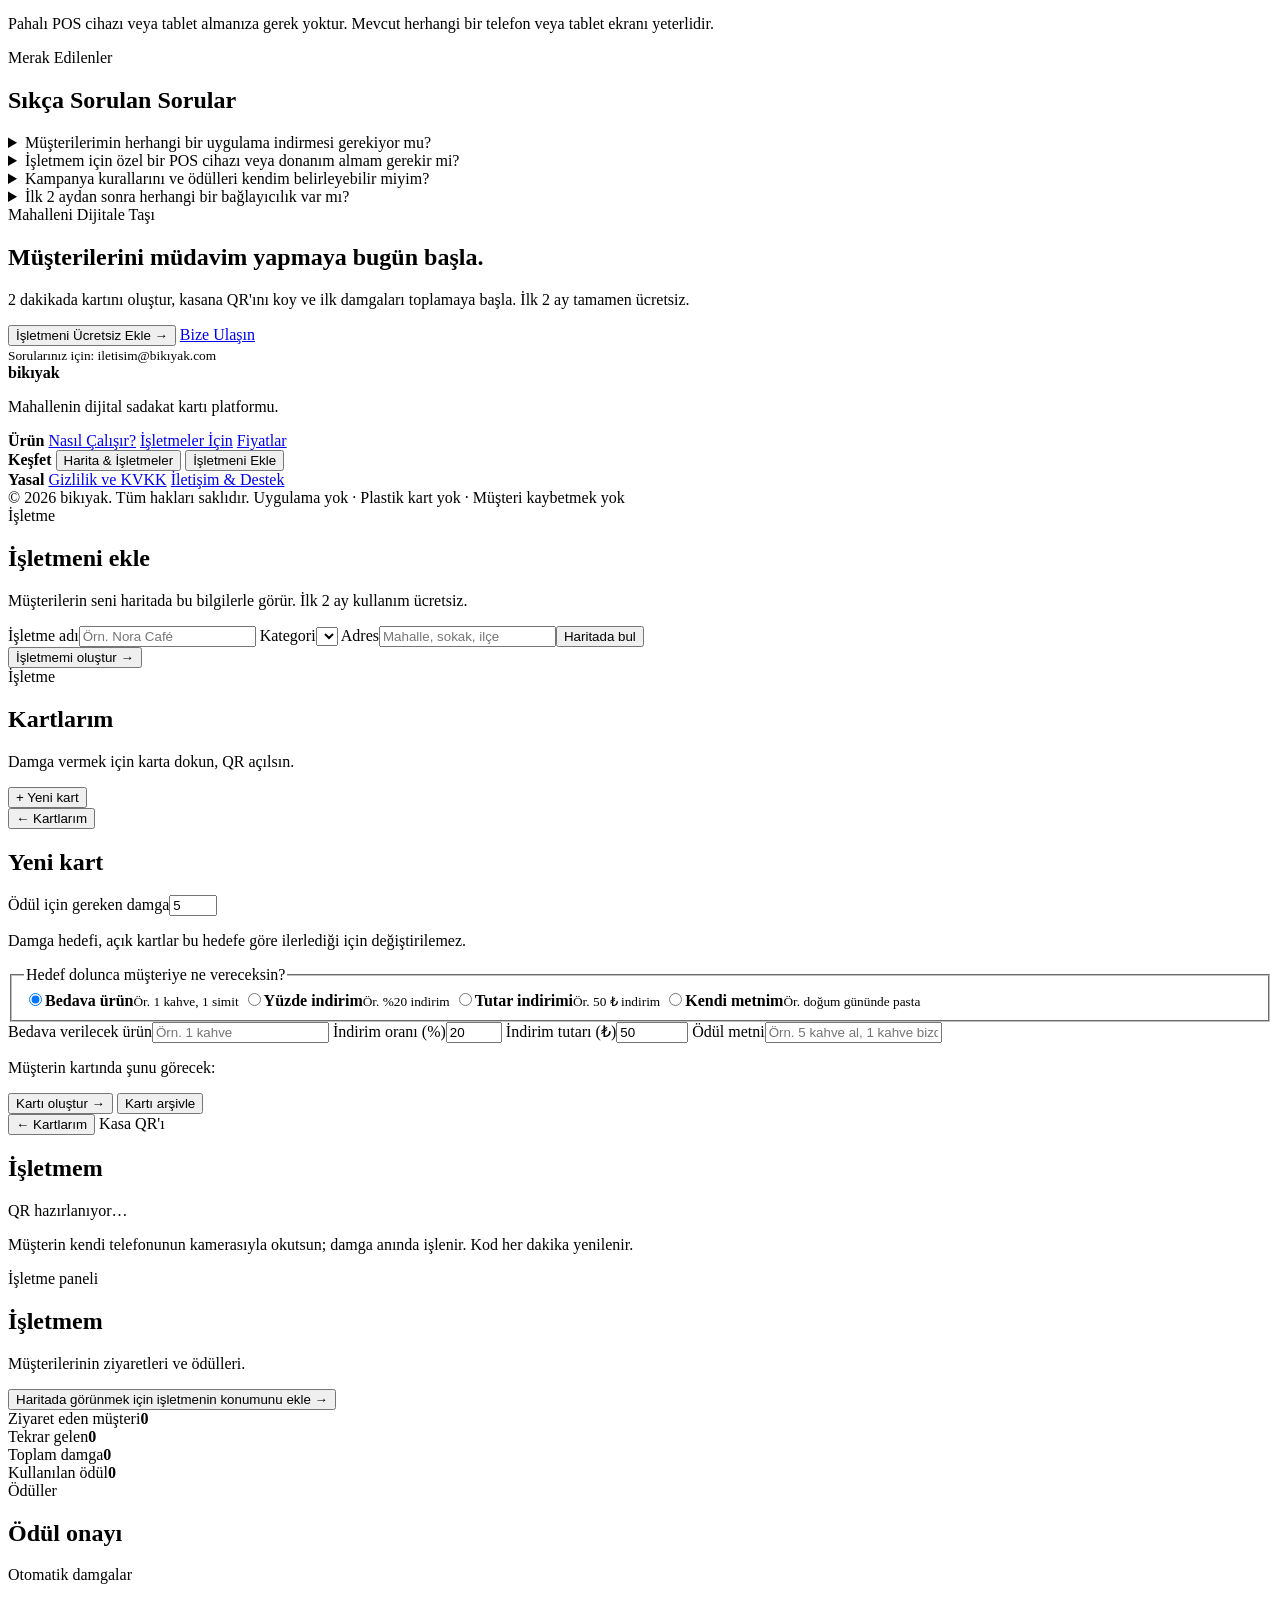
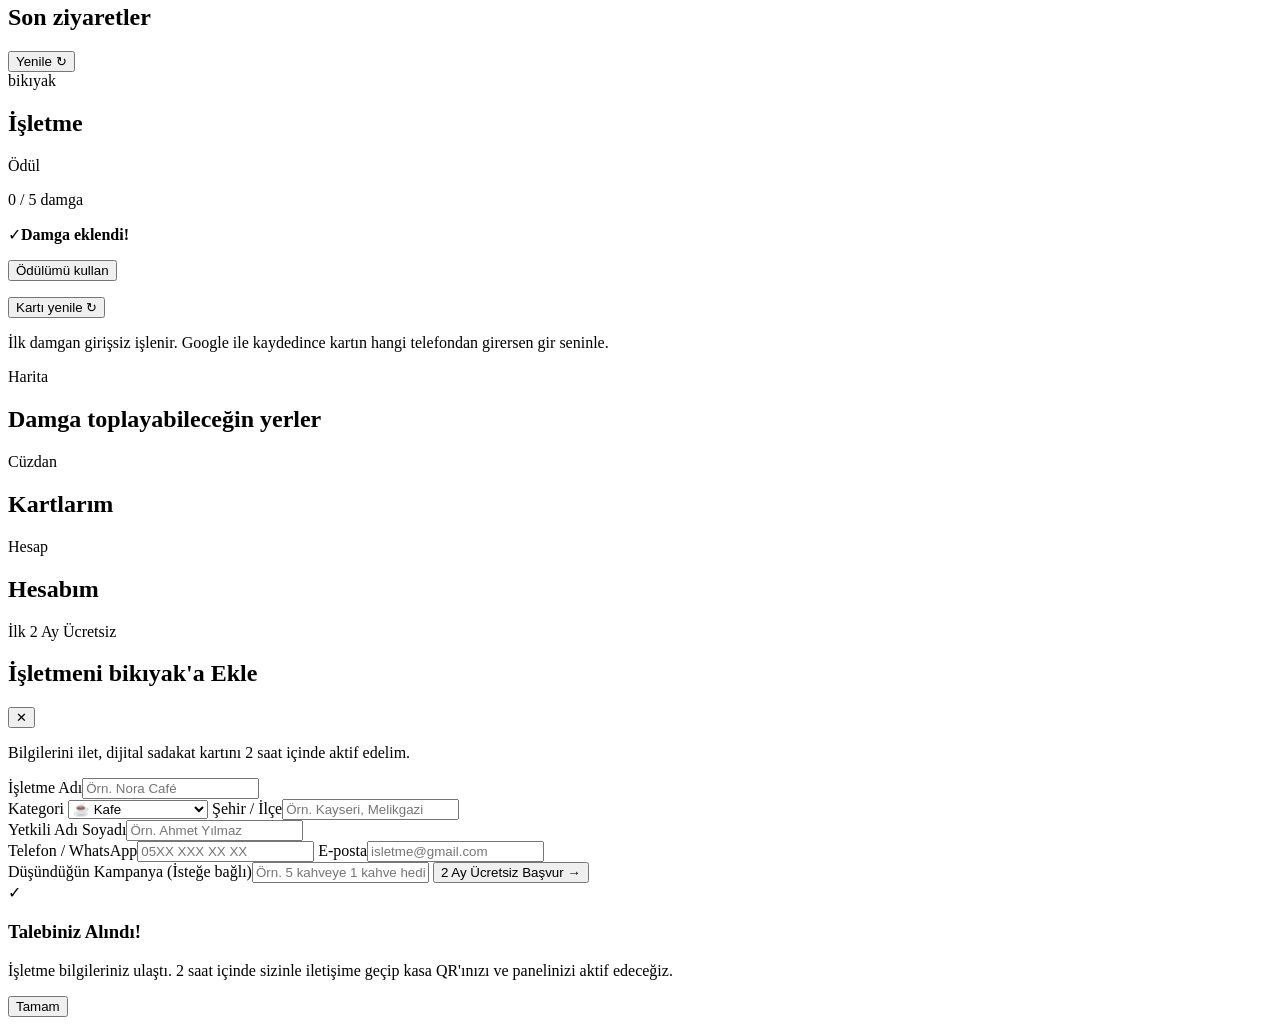
==== commit 655463be: "Fiyatlandirma guncellendi: Isletme 249 TL, Pro 399 TL" ====
--- a/static/index.html
+++ b/static/index.html
@@ -438,7 +438,7 @@
               <div class="popular-ribbon">En Çok Seçilen</div>
               <div class="price-head">
                 <span class="price-tier">İşletme</span>
-                <div class="price-val">149 ₺ <small>/ ay</small></div>
+                <div class="price-val">249 ₺ <small>/ ay</small></div>
                 <p>Aktif müşteri sirkülasyonu olan kafeler, fırınlar ve berberler için.</p>
               </div>
               <ul class="price-features">
@@ -456,7 +456,7 @@
             <div class="price-card">
               <div class="price-head">
                 <span class="price-tier">Pro / Zincir</span>
-                <div class="price-val">299 ₺ <small>/ ay</small></div>
+                <div class="price-val">399 ₺ <small>/ ay</small></div>
                 <p>Birden fazla şubesi olan veya gelişmiş CRM isteyen işletmeler için.</p>
               </div>
               <ul class="price-features">
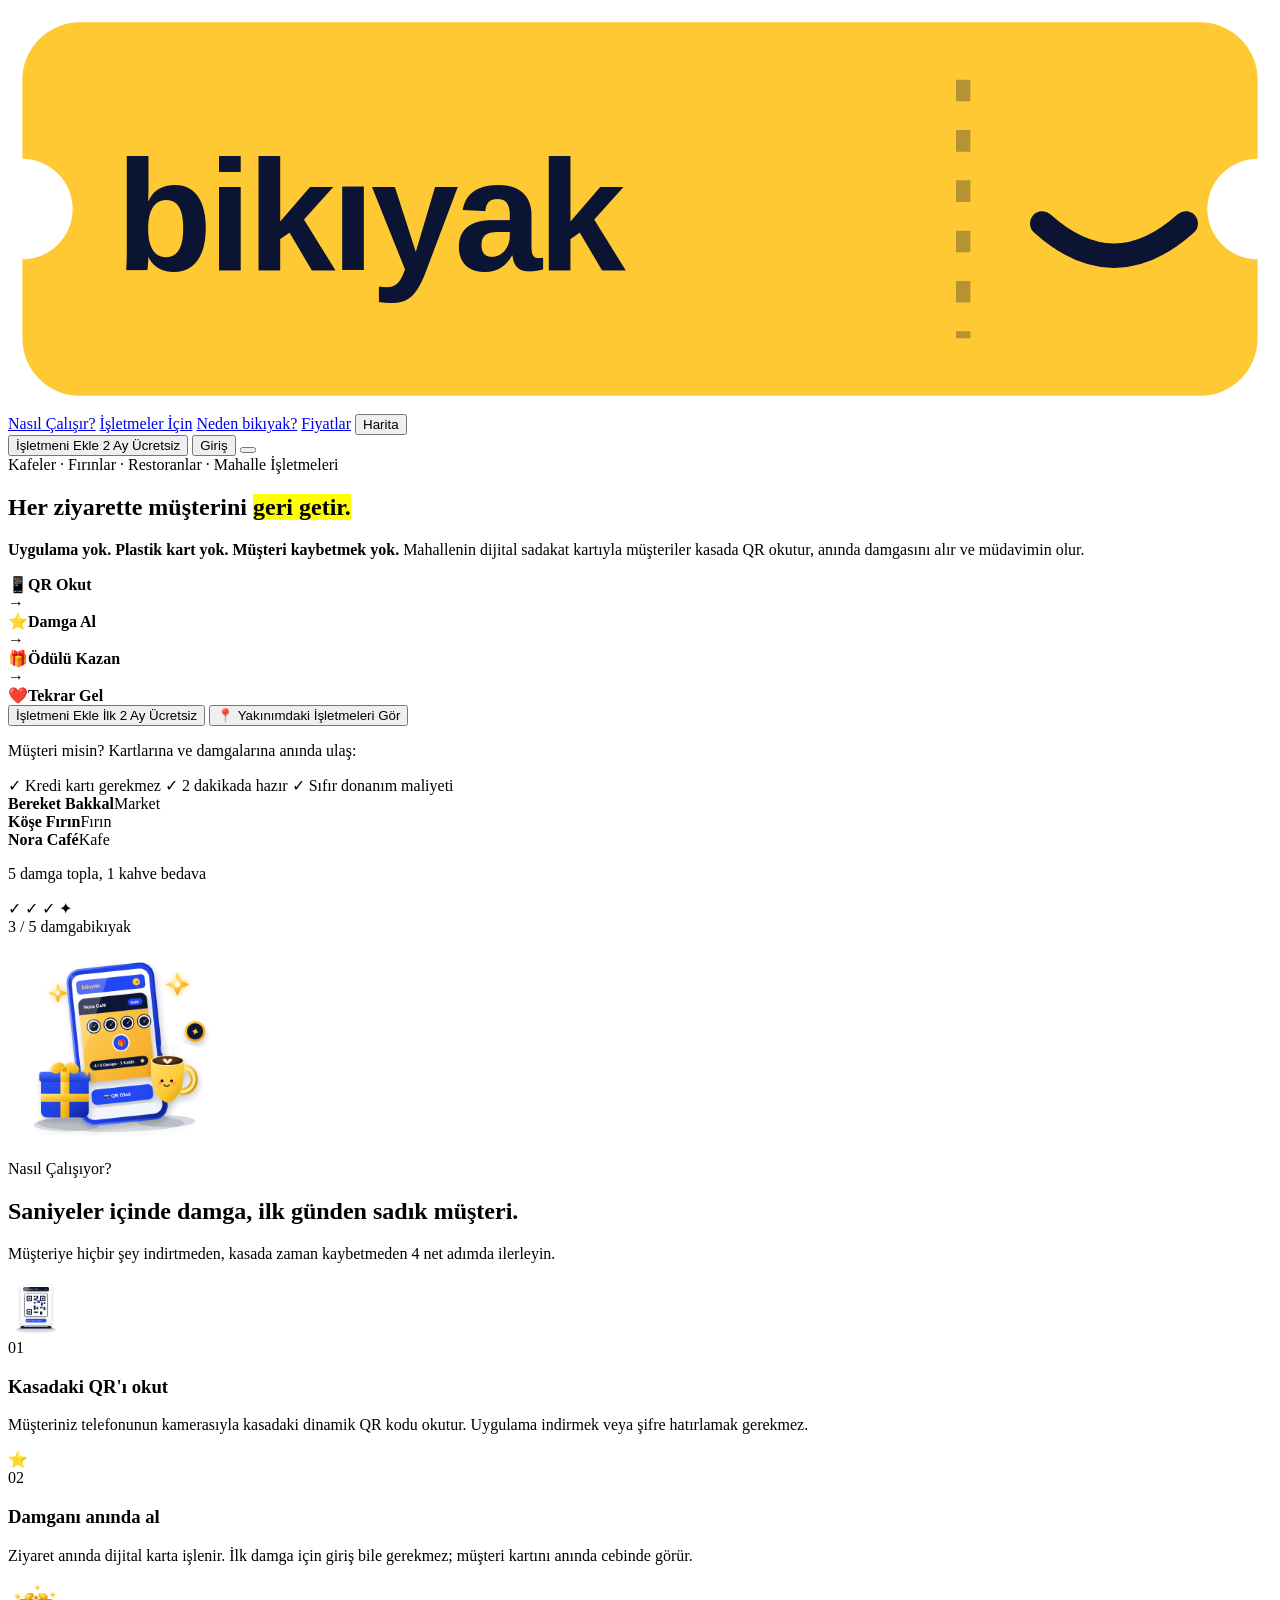
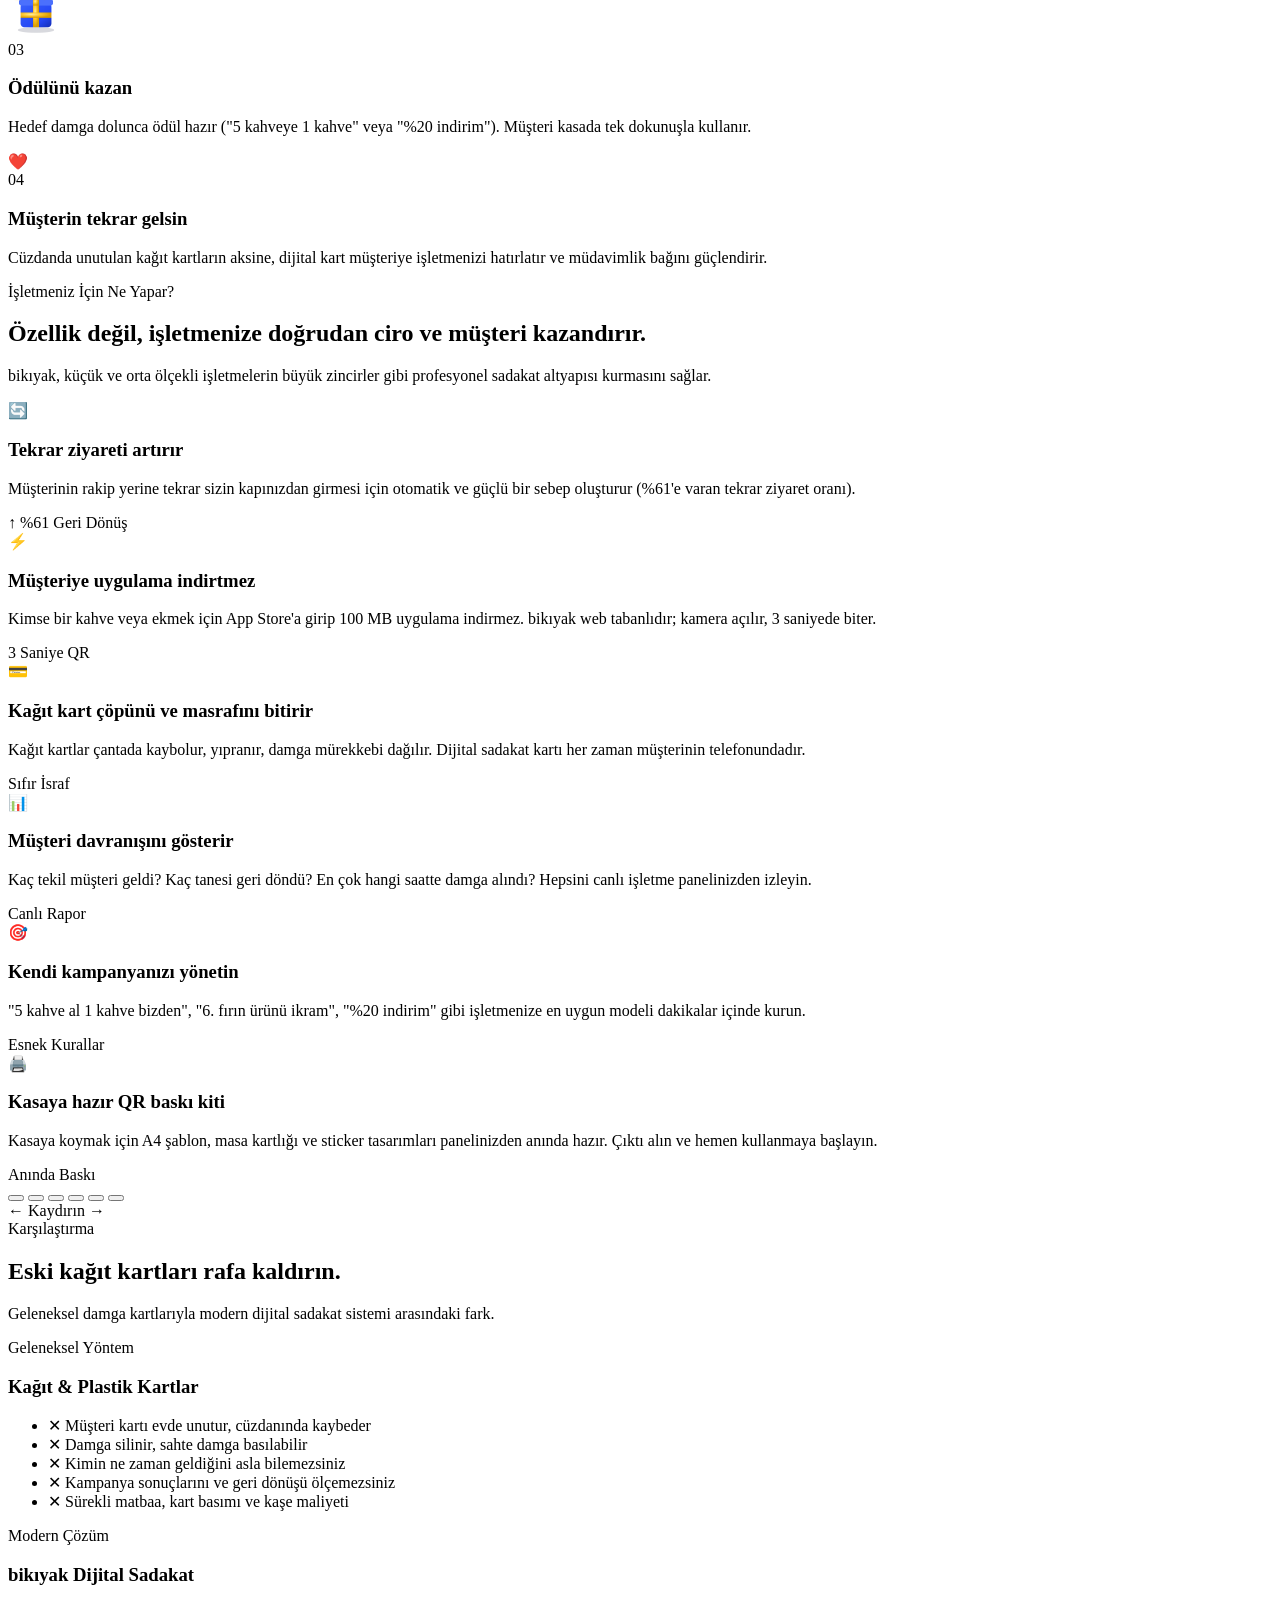
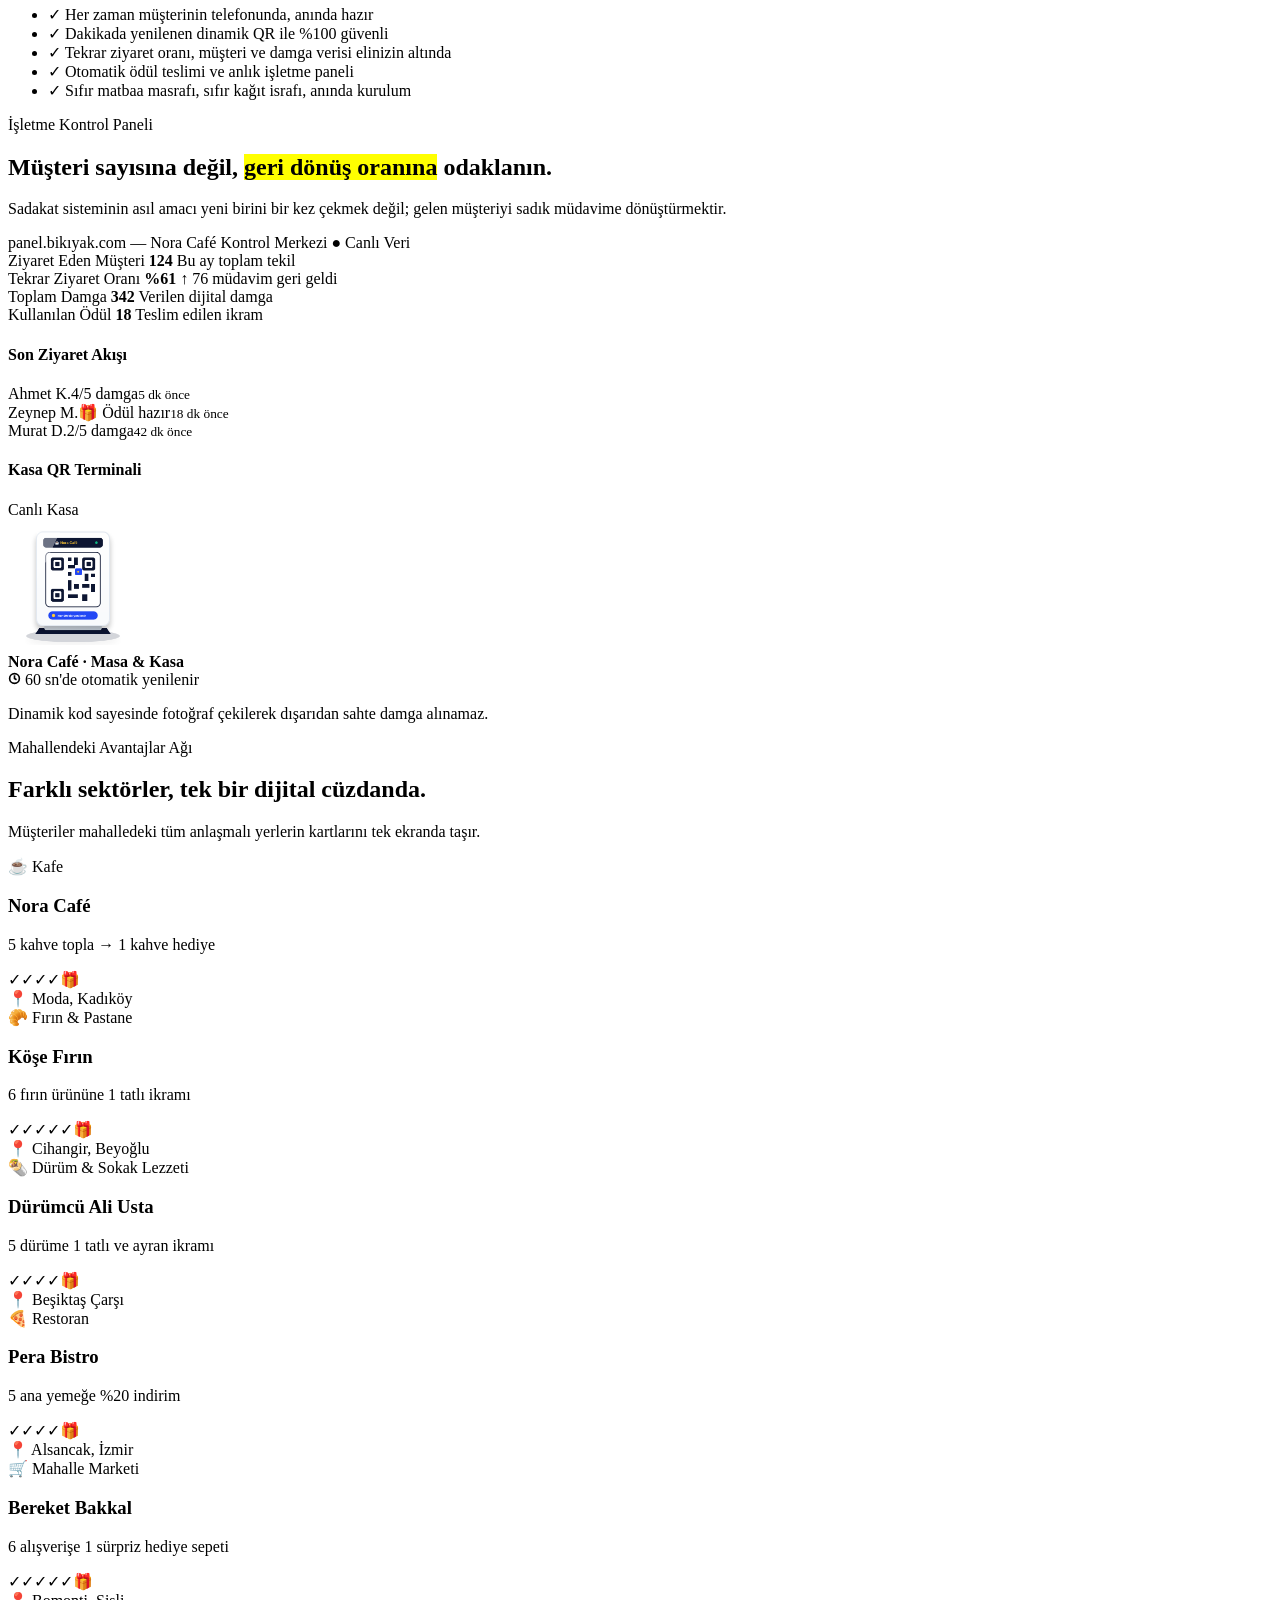
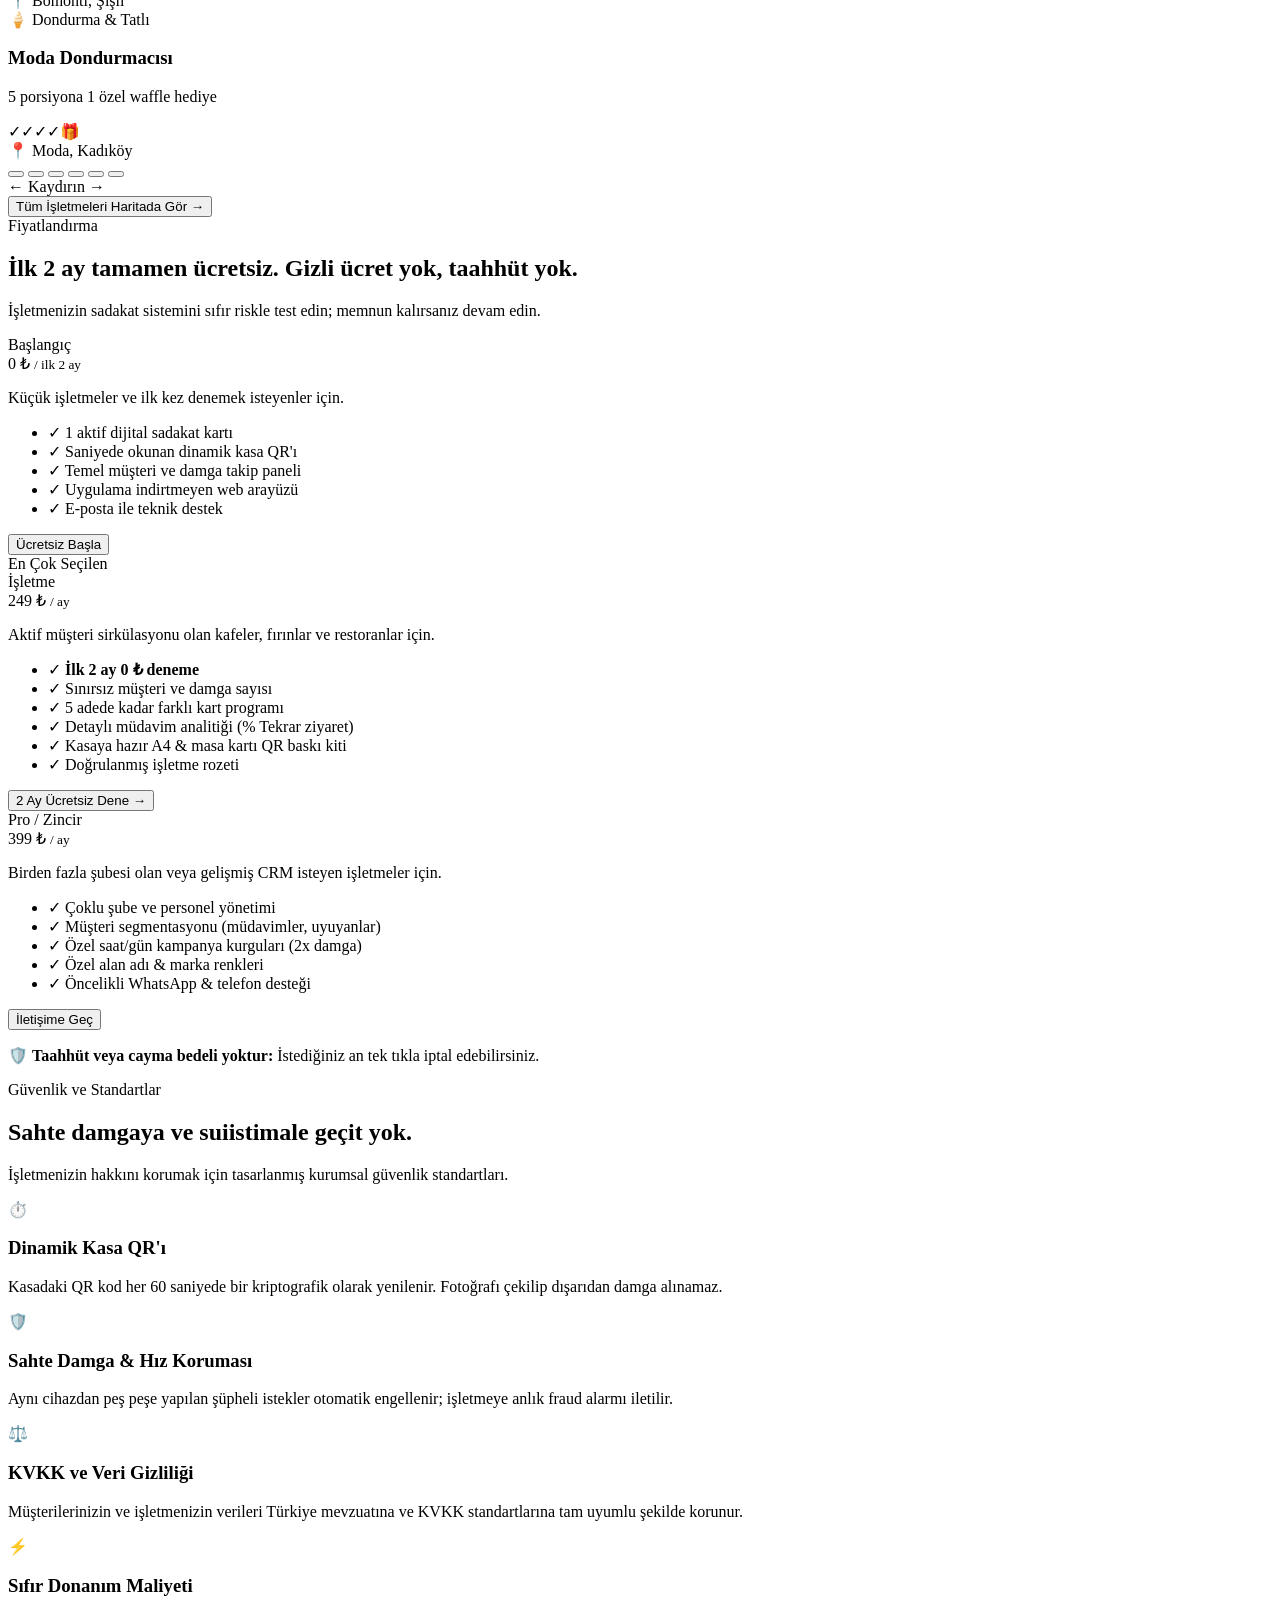
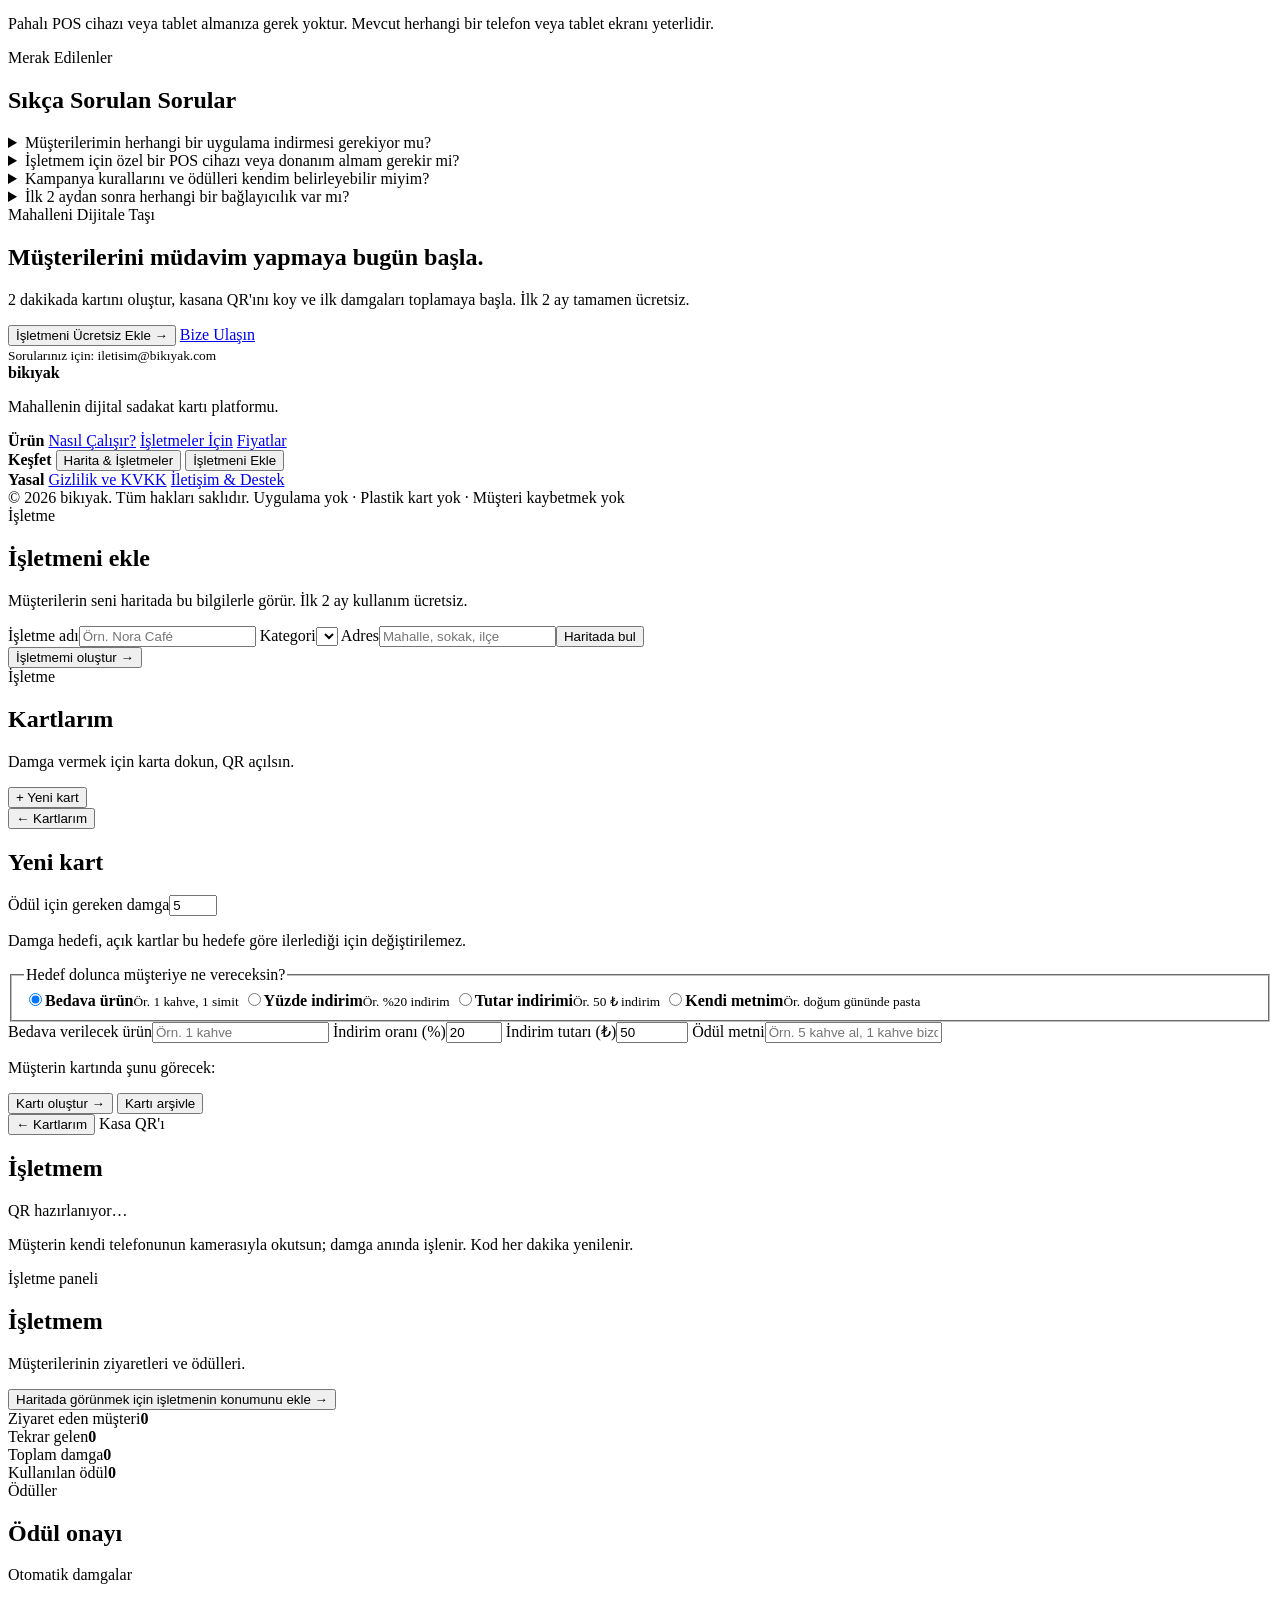
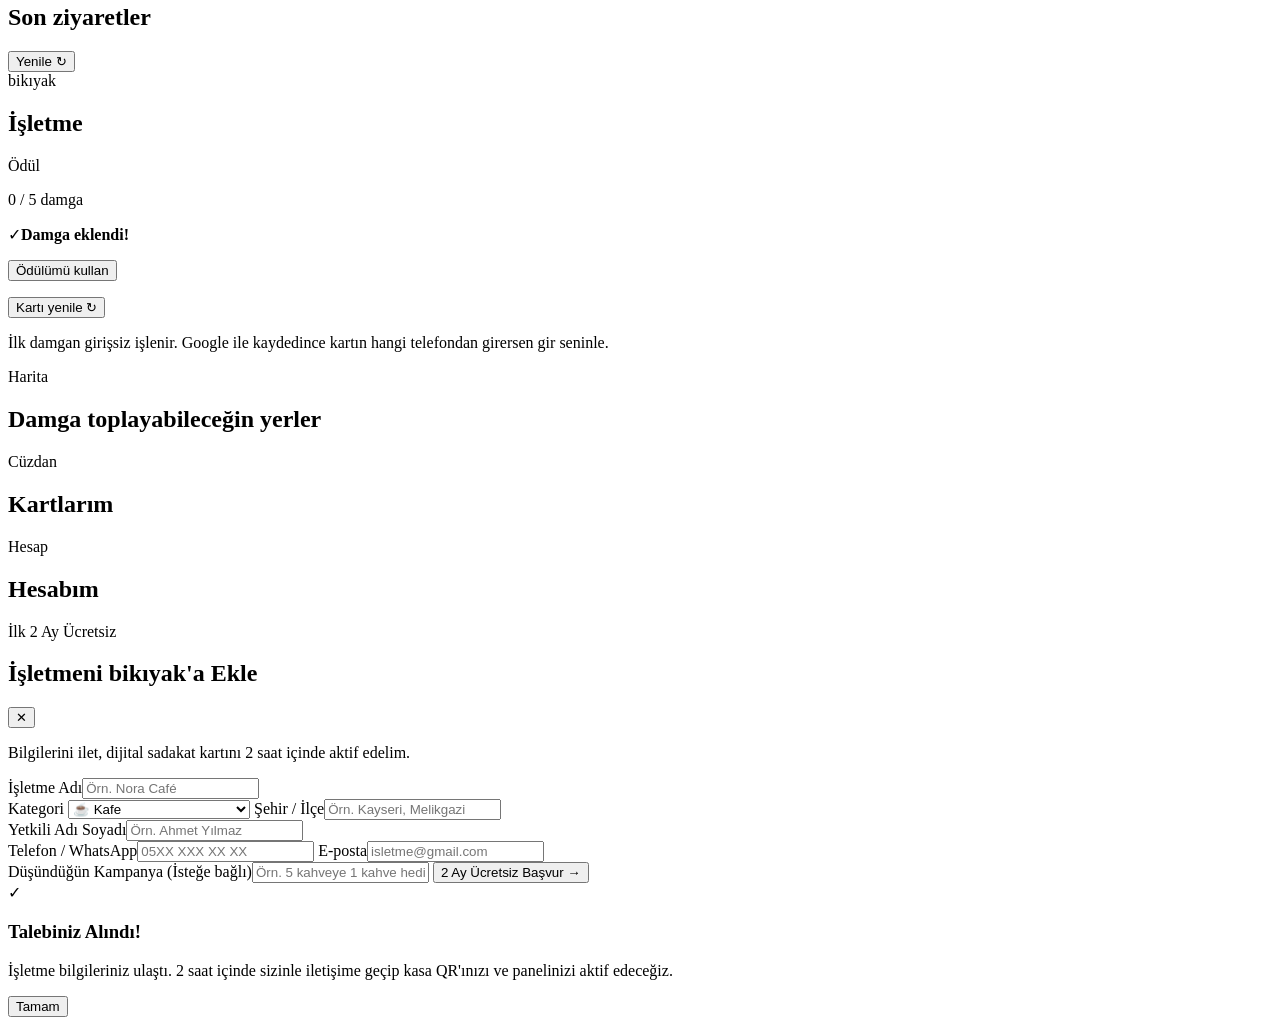
==== commit c03adea4: "Berber ornekleri kaldirildi, yuksek dongulu sokak lezzeti ve tatlici eklendi" ====
--- a/static/index.html
+++ b/static/index.html
@@ -71,7 +71,7 @@
         <div class="hero">
           <div class="hero-copy">
             <div class="hero-badges">
-              <span class="hero-chip">Kafeler · Fırınlar · Berberler · Mahalle İşletmeleri</span>
+              <span class="hero-chip">Kafeler · Fırınlar · Restoranlar · Mahalle İşletmeleri</span>
             </div>
             <h1>Her ziyarette müşterini <mark>geri getir.</mark></h1>
             <p class="hero-lead"><b>Uygulama yok. Plastik kart yok. Müşteri kaybetmek yok.</b> Mahallenin dijital sadakat kartıyla müşteriler kasada QR okutur, anında damgasını alır ve müdavimin olur.</p>
@@ -361,9 +361,9 @@
                 <span class="showcase-loc">📍 Cihangir, Beyoğlu</span>
               </div>
               <div class="showcase-card" data-idx="2">
-                <div class="showcase-badge cat-berber">💈 Berber & Kuaför</div>
-                <h3>Makas Kuaför</h3>
-                <p class="showcase-reward">4 saç kesimine 5. bakım bizden</p>
+                <div class="showcase-badge cat-restoran">🌯 Dürüm & Sokak Lezzeti</div>
+                <h3>Dürümcü Ali Usta</h3>
+                <p class="showcase-reward">5 dürüme 1 tatlı ve ayran ikramı</p>
                 <div class="showcase-stamps"><span>✓</span><span>✓</span><span>✓</span><span>✓</span><span class="gift">🎁</span></div>
                 <span class="showcase-loc">📍 Beşiktaş Çarşı</span>
               </div>
@@ -382,11 +382,11 @@
                 <span class="showcase-loc">📍 Bomonti, Şişli</span>
               </div>
               <div class="showcase-card" data-idx="5">
-                <div class="showcase-badge cat-pilates">🧘 Spor & Stüdyo</div>
-                <h3>FitLab Stüdyo</h3>
-                <p class="showcase-reward">8 seansa 1 özel analiz seansı hediye</p>
+                <div class="showcase-badge cat-kafe">🍦 Dondurma & Tatlı</div>
+                <h3>Moda Dondurmacısı</h3>
+                <p class="showcase-reward">5 porsiyona 1 özel waffle hediye</p>
                 <div class="showcase-stamps"><span>✓</span><span>✓</span><span>✓</span><span>✓</span><span class="gift">🎁</span></div>
-                <span class="showcase-loc">📍 Karşıyaka, İzmir</span>
+                <span class="showcase-loc">📍 Moda, Kadıköy</span>
               </div>
             </div>
             <div class="slider-nav-bar">
@@ -439,7 +439,7 @@
               <div class="price-head">
                 <span class="price-tier">İşletme</span>
                 <div class="price-val">249 ₺ <small>/ ay</small></div>
-                <p>Aktif müşteri sirkülasyonu olan kafeler, fırınlar ve berberler için.</p>
+                <p>Aktif müşteri sirkülasyonu olan kafeler, fırınlar ve restoranlar için.</p>
               </div>
               <ul class="price-features">
                 <li><span>✓</span> <b>İlk 2 ay 0 ₺ deneme</b></li>
@@ -711,7 +711,8 @@
             <select name="m_category" required>
               <option value="Kafe">☕ Kafe</option>
               <option value="Fırın & Pastane">🥐 Fırın & Pastane</option>
-              <option value="Berber & Kuaför">💈 Berber & Kuaför</option>
+              <option value="Dürüm & Sokak Lezzeti">🌯 Dürüm & Sokak Lezzeti</option>
+              <option value="Tatlı & Dondurma">🍦 Tatlı & Dondurma</option>
               <option value="Restoran">🍕 Restoran</option>
               <option value="Market">🛒 Market & Bakkal</option>
               <option value="Diğer">✨ Diğer</option>
